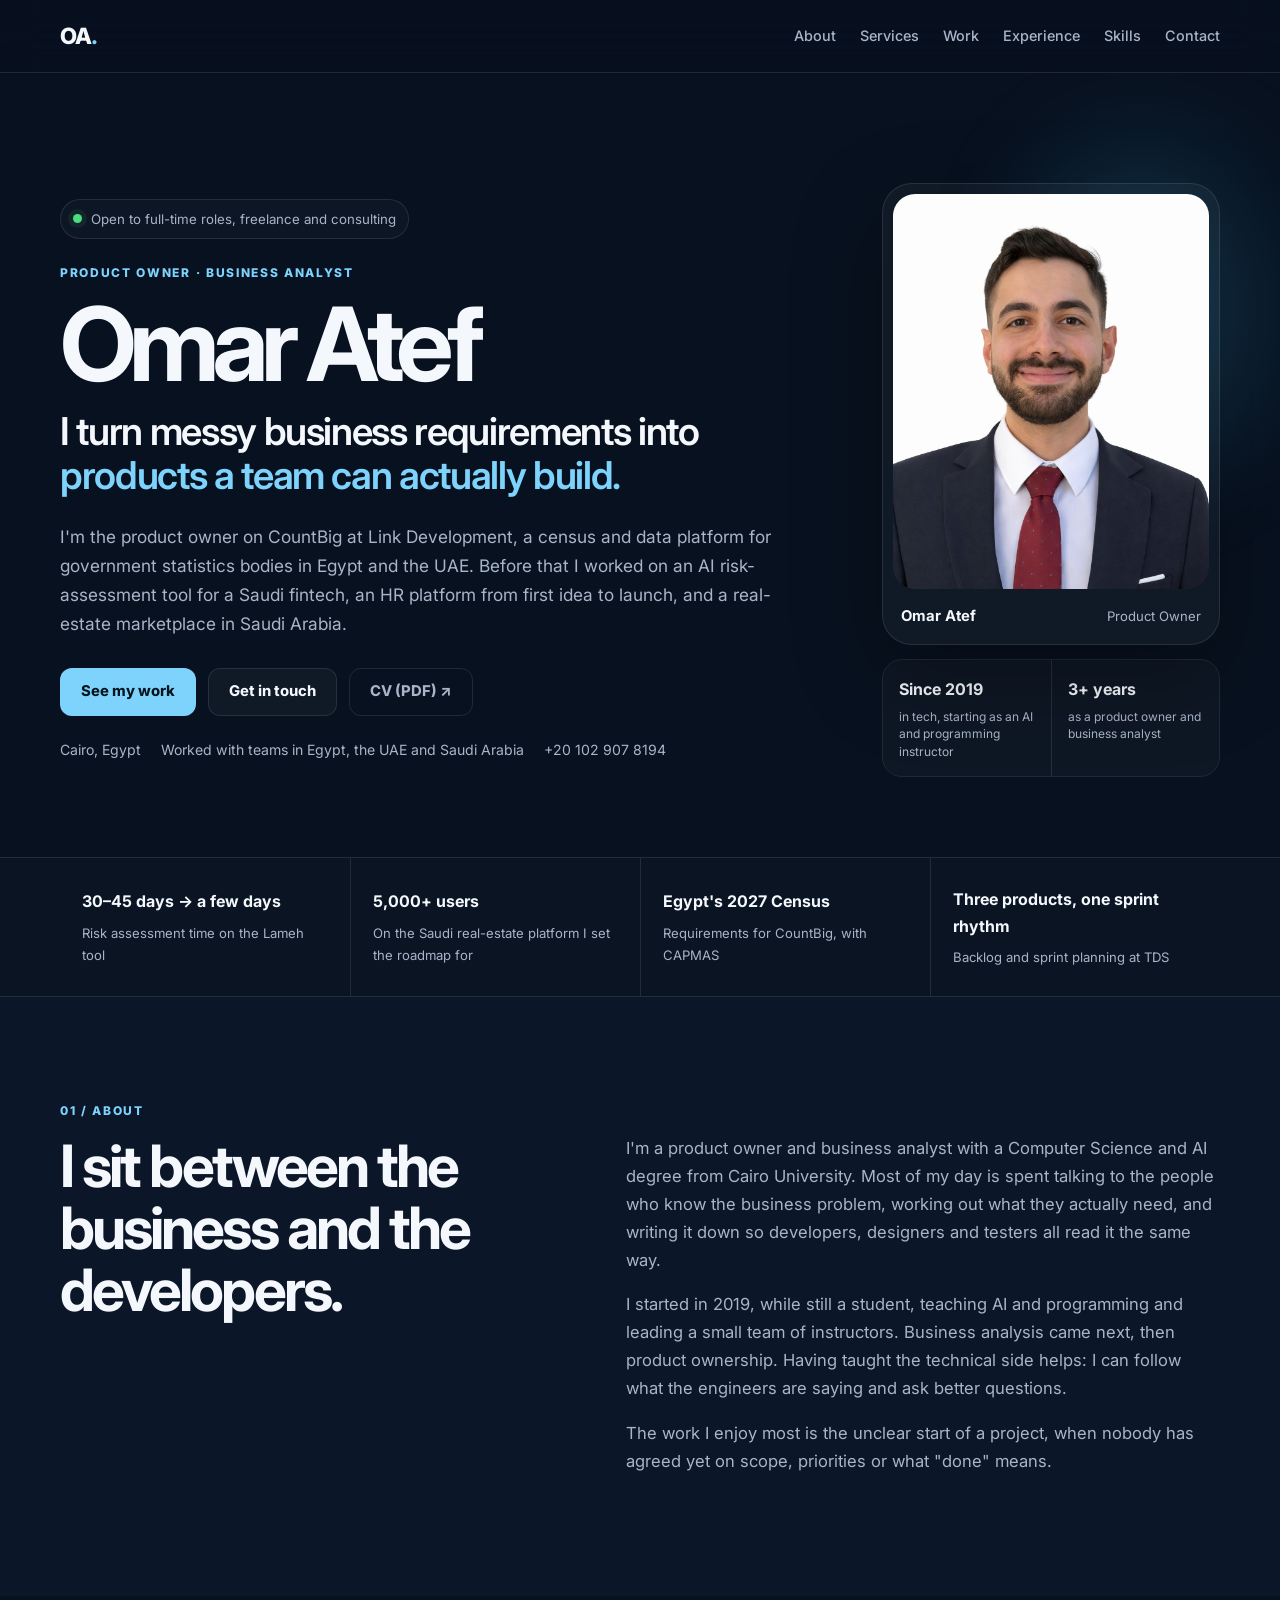
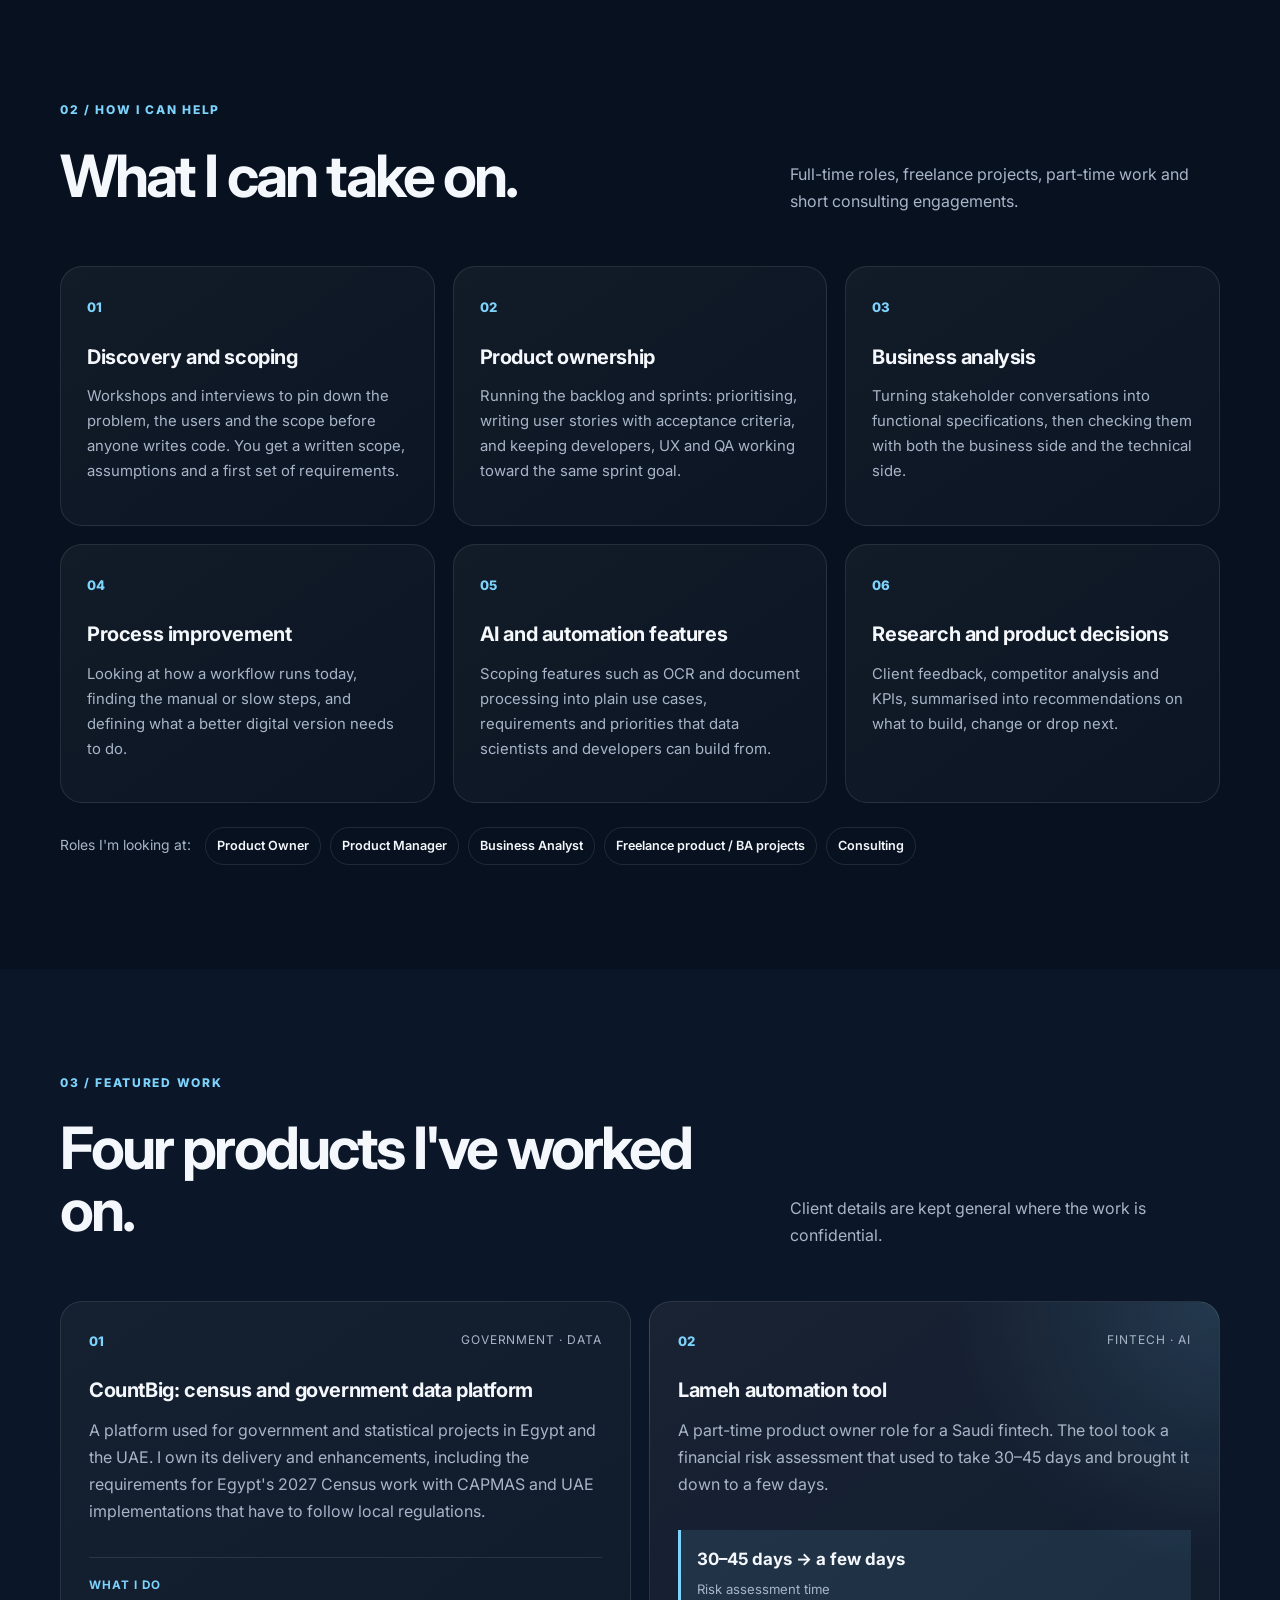
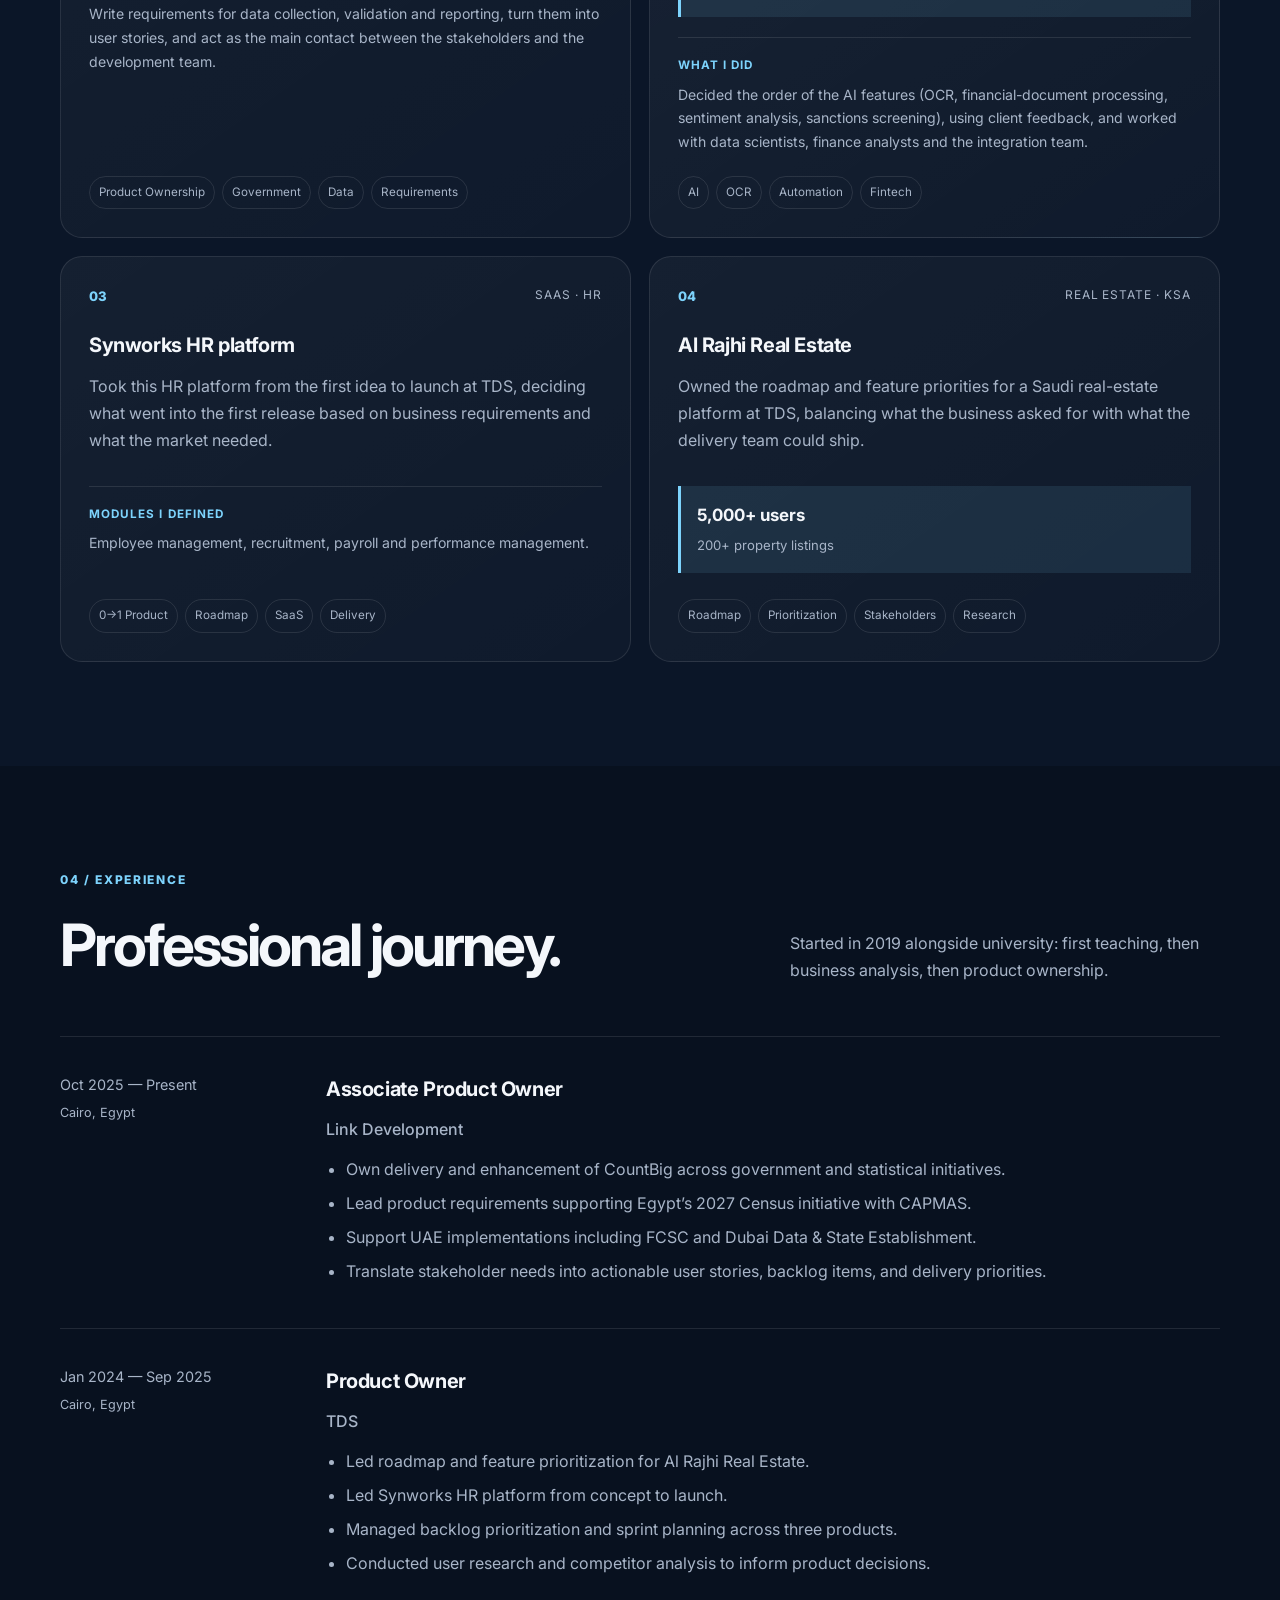
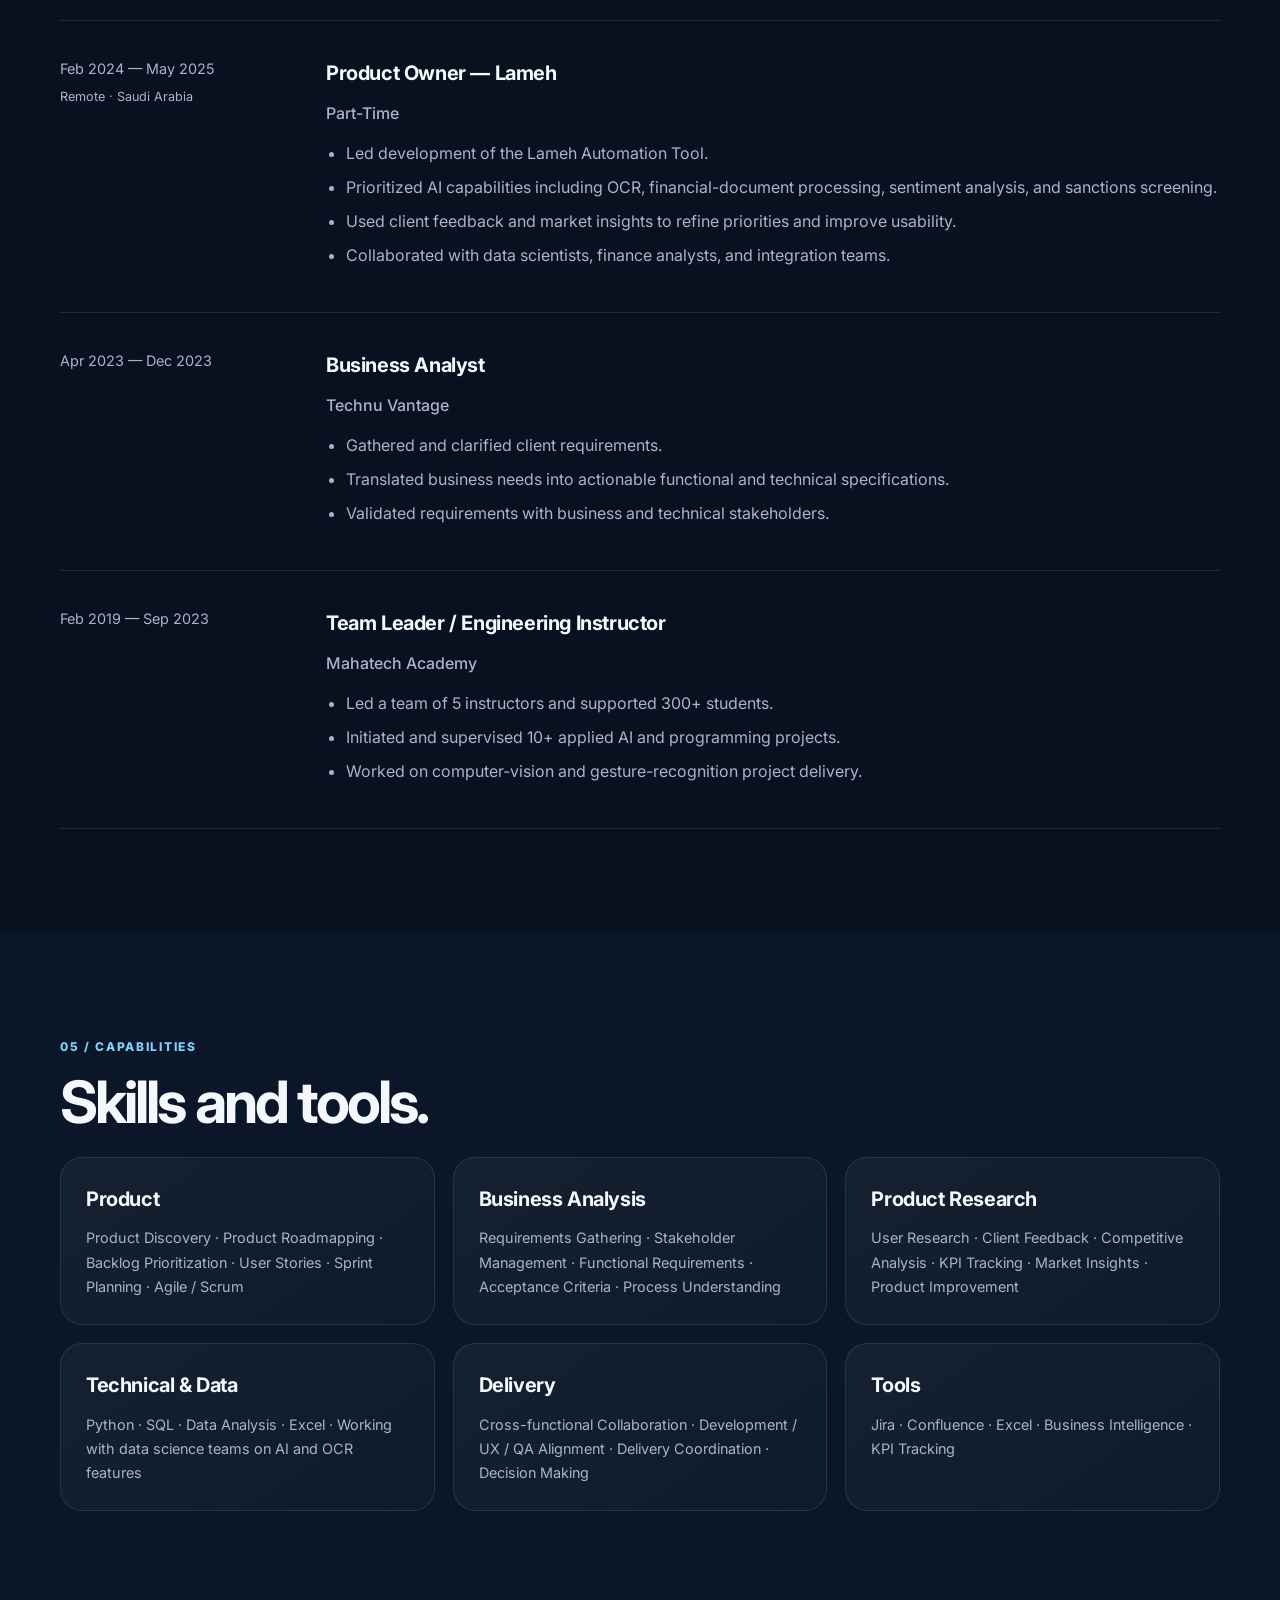
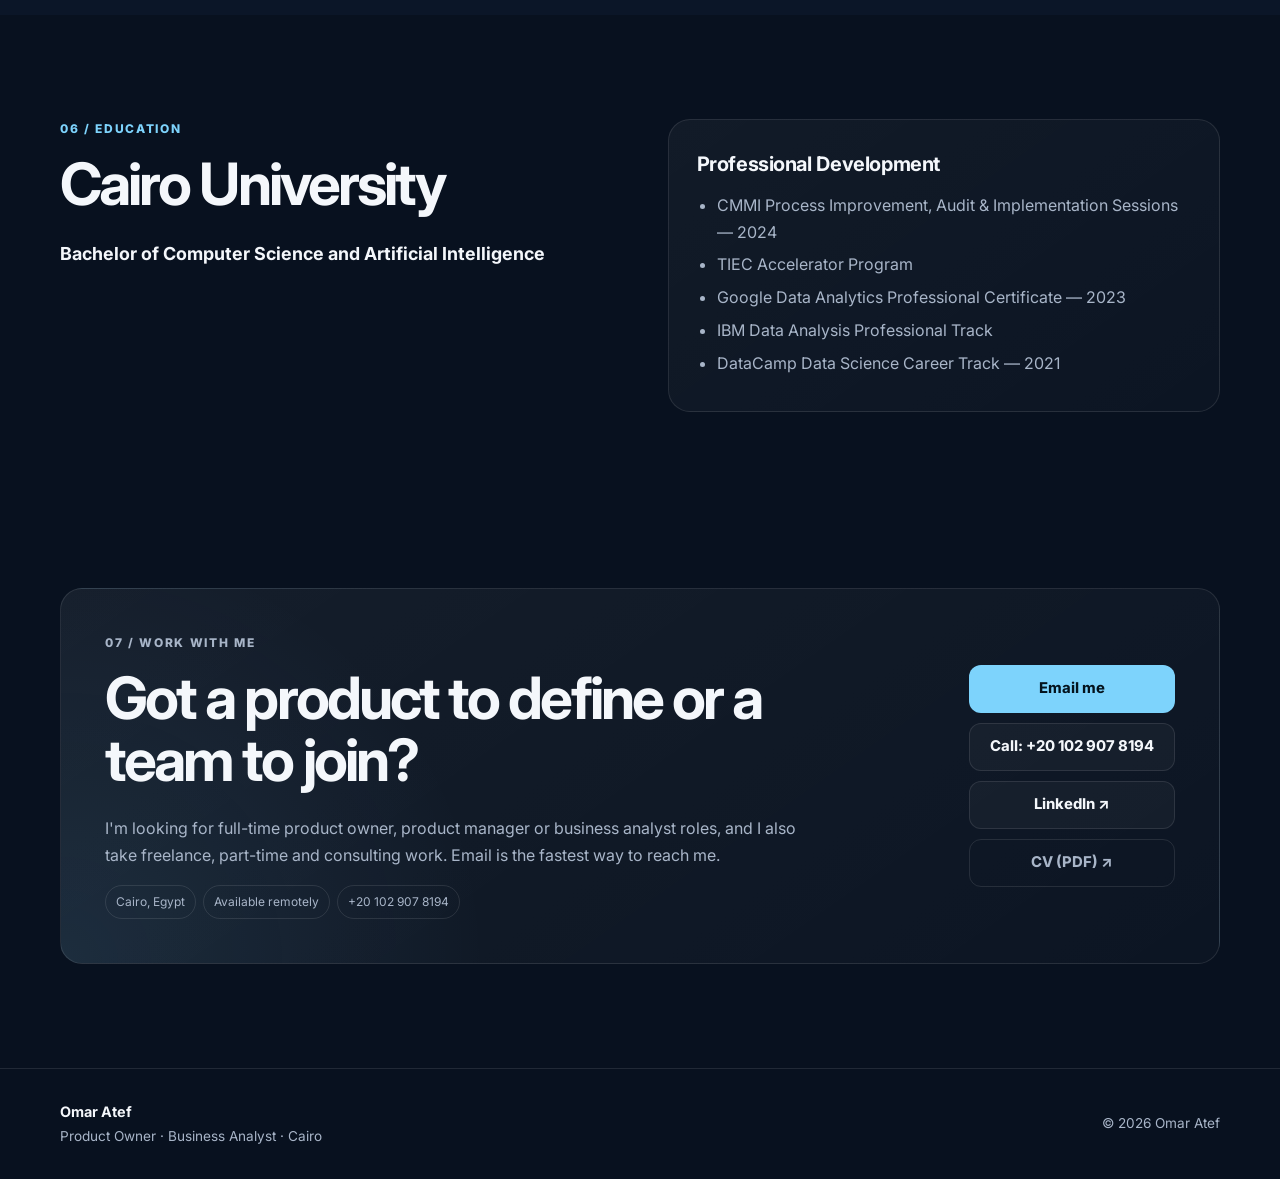
==== index.html @ de2a5d00 "Rewrite site copy in plainer first-person wording and fix mobile overflow Co-Authored-By: Claude Son" ====
<!DOCTYPE html>
<html lang="en">
<head>
  <meta charset="UTF-8" />
  <meta name="viewport" content="width=device-width, initial-scale=1.0" />
  <meta name="description" content="Omar Atef is a product owner and business analyst in Cairo. He is currently on CountBig, a census and government-data platform used in Egypt and the UAE, and has also built products in fintech, HR and real estate." />
  <meta property="og:title" content="Omar Atef | Product Owner & Business Analyst" />
  <meta property="og:description" content="Product owner and business analyst in Cairo. Census and government data, fintech, HR and real-estate products across Egypt, the UAE and Saudi Arabia." />
  <meta property="og:type" content="website" />
  <meta property="og:url" content="https://omar-atef.com/" />
  <meta name="theme-color" content="#08111f" />
  <title>Omar Atef | Product Owner & Business Analyst</title>
  <link rel="preconnect" href="https://fonts.googleapis.com">
  <link rel="preconnect" href="https://fonts.gstatic.com" crossorigin>
  <link href="https://fonts.googleapis.com/css2?family=Inter:wght@400;500;600;700;800&display=swap" rel="stylesheet">
  <link rel="icon" href="data:image/svg+xml,%3Csvg xmlns='http://www.w3.org/2000/svg' viewBox='0 0 64 64'%3E%3Crect width='64' height='64' rx='14' fill='%2308111f'/%3E%3Ctext x='32' y='43' font-family='Arial' font-weight='800' font-size='30' text-anchor='middle' fill='%23f4f7fb'%3EOA%3C/text%3E%3C/svg%3E" />
  <link rel="stylesheet" href="styles.css" />
</head>
<body>
  <header class="site-header">
    <div class="container nav-wrap">
      <a class="logo" href="#home" aria-label="Omar Atef home">OA<span>.</span></a>
      <nav class="nav" id="nav">
        <a href="#about">About</a><a href="#services">Services</a><a href="#work">Work</a><a href="#experience">Experience</a><a href="#skills">Skills</a><a href="#contact">Contact</a>
      </nav>
      <button class="menu-btn" id="menuBtn" aria-label="Toggle navigation">☰</button>
    </div>
  </header>

  <main>
    <section class="hero section" id="home">
      <div class="container hero-grid">
        <div class="hero-copy-wrap">
          <div class="availability-pill"><span class="status-dot"></span>Open to full-time roles, freelance and consulting</div>
          <p class="eyebrow">Product owner · Business analyst</p>
          <h1>Omar Atef</h1>
          <h2>I turn messy business requirements into <span>products a team can actually build.</span></h2>
          <p class="hero-copy">I'm the product owner on CountBig at Link Development, a census and data platform for government statistics bodies in Egypt and the UAE. Before that I worked on an AI risk-assessment tool for a Saudi fintech, an HR platform from first idea to launch, and a real-estate marketplace in Saudi Arabia.</p>
          <div class="hero-actions">
            <a class="btn primary" href="#work">See my work</a>
            <a class="btn secondary" href="#contact">Get in touch</a>
            <a class="btn ghost" href="cv.pdf" target="_blank" rel="noopener">CV (PDF) ↗</a>
          </div>
          <div class="hero-meta"><span>Cairo, Egypt</span><span>Worked with teams in Egypt, the UAE and Saudi Arabia</span><span><a href="tel:+201029078194">+20 102 907 8194</a></span></div>
        </div>

        <aside class="photo-column">
          <div class="photo-shell">
            <div class="photo-glow"></div>
            <img class="profile-photo" src="profile.png" alt="Omar Atef" onerror="this.onerror=null;this.src='profile-placeholder.svg';" />
            <div class="photo-caption"><strong>Omar Atef</strong><span>Product Owner</span></div>
          </div>
          <div class="mini-proof">
            <div><strong>Since 2019</strong><span>in tech, starting as an AI and programming instructor</span></div>
            <div><strong>3+ years</strong><span>as a product owner and business analyst</span></div>
          </div>
        </aside>
      </div>
    </section>

    <section class="proof-bar">
      <div class="container proof-grid">
        <div class="proof-item"><strong>30–45 days → a few days</strong><span>Risk assessment time on the Lameh tool</span></div>
        <div class="proof-item"><strong>5,000+ users</strong><span>On the Saudi real-estate platform I set the roadmap for</span></div>
        <div class="proof-item"><strong>Egypt's 2027 Census</strong><span>Requirements for CountBig, with CAPMAS</span></div>
        <div class="proof-item"><strong>Three products, one sprint rhythm</strong><span>Backlog and sprint planning at TDS</span></div>
      </div>
    </section>

    <section class="section alt" id="about">
      <div class="container about-grid">
        <div><p class="section-tag">01 / About</p><h3>I sit between the business and the developers.</h3></div>
        <div class="about-copy">
          <p>I'm a product owner and business analyst with a Computer Science and AI degree from Cairo University. Most of my day is spent talking to the people who know the business problem, working out what they actually need, and writing it down so developers, designers and testers all read it the same way.</p>
          <p>I started in 2019, while still a student, teaching AI and programming and leading a small team of instructors. Business analysis came next, then product ownership. Having taught the technical side helps: I can follow what the engineers are saying and ask better questions.</p>
          <p>The work I enjoy most is the unclear start of a project, when nobody has agreed yet on scope, priorities or what "done" means.</p>
        </div>
      </div>
    </section>

    <section class="section" id="services">
      <div class="container">
        <p class="section-tag">02 / How I Can Help</p>
        <div class="section-heading"><div><h3>What I can take on.</h3></div><p>Full-time roles, freelance projects, part-time work and short consulting engagements.</p></div>
        <div class="services-grid">
          <article class="service-card"><span class="service-number">01</span><h4>Discovery and scoping</h4><p>Workshops and interviews to pin down the problem, the users and the scope before anyone writes code. You get a written scope, assumptions and a first set of requirements.</p></article>
          <article class="service-card"><span class="service-number">02</span><h4>Product ownership</h4><p>Running the backlog and sprints: prioritising, writing user stories with acceptance criteria, and keeping developers, UX and QA working toward the same sprint goal.</p></article>
          <article class="service-card"><span class="service-number">03</span><h4>Business analysis</h4><p>Turning stakeholder conversations into functional specifications, then checking them with both the business side and the technical side.</p></article>
          <article class="service-card"><span class="service-number">04</span><h4>Process improvement</h4><p>Looking at how a workflow runs today, finding the manual or slow steps, and defining what a better digital version needs to do.</p></article>
          <article class="service-card"><span class="service-number">05</span><h4>AI and automation features</h4><p>Scoping features such as OCR and document processing into plain use cases, requirements and priorities that data scientists and developers can build from.</p></article>
          <article class="service-card"><span class="service-number">06</span><h4>Research and product decisions</h4><p>Client feedback, competitor analysis and KPIs, summarised into recommendations on what to build, change or drop next.</p></article>
        </div>
        <div class="role-note"><span>Roles I'm looking at:</span><strong>Product Owner</strong><strong>Product Manager</strong><strong>Business Analyst</strong><strong>Freelance product / BA projects</strong><strong>Consulting</strong></div>
      </div>
    </section>

    <section class="section alt" id="work">
      <div class="container">
        <p class="section-tag">03 / Featured Work</p>
        <div class="section-heading"><div><h3>Four products I've worked on.</h3></div><p>Client details are kept general where the work is confidential.</p></div>
        <div class="project-grid">
          <article class="project-card"><div class="project-top"><span class="project-num">01</span><span class="project-sector">Government · Data</span></div><h4>CountBig: census and government data platform</h4><p>A platform used for government and statistical projects in Egypt and the UAE. I own its delivery and enhancements, including the requirements for Egypt's 2027 Census work with CAPMAS and UAE implementations that have to follow local regulations.</p><div class="project-detail"><span>What I do</span><p>Write requirements for data collection, validation and reporting, turn them into user stories, and act as the main contact between the stakeholders and the development team.</p></div><div class="tags"><span>Product Ownership</span><span>Government</span><span>Data</span><span>Requirements</span></div></article>
          <article class="project-card featured-card"><div class="project-top"><span class="project-num">02</span><span class="project-sector">Fintech · AI</span></div><h4>Lameh automation tool</h4><p>A part-time product owner role for a Saudi fintech. The tool took a financial risk assessment that used to take 30–45 days and brought it down to a few days.</p><div class="impact-box"><strong>30–45 days → a few days</strong><span>Risk assessment time</span></div><div class="project-detail"><span>What I did</span><p>Decided the order of the AI features (OCR, financial-document processing, sentiment analysis, sanctions screening), using client feedback, and worked with data scientists, finance analysts and the integration team.</p></div><div class="tags"><span>AI</span><span>OCR</span><span>Automation</span><span>Fintech</span></div></article>
          <article class="project-card"><div class="project-top"><span class="project-num">03</span><span class="project-sector">SaaS · HR</span></div><h4>Synworks HR platform</h4><p>Took this HR platform from the first idea to launch at TDS, deciding what went into the first release based on business requirements and what the market needed.</p><div class="project-detail"><span>Modules I defined</span><p>Employee management, recruitment, payroll and performance management.</p></div><div class="tags"><span>0→1 Product</span><span>Roadmap</span><span>SaaS</span><span>Delivery</span></div></article>
          <article class="project-card"><div class="project-top"><span class="project-num">04</span><span class="project-sector">Real Estate · KSA</span></div><h4>Al Rajhi Real Estate</h4><p>Owned the roadmap and feature priorities for a Saudi real-estate platform at TDS, balancing what the business asked for with what the delivery team could ship.</p><div class="impact-box"><strong>5,000+ users</strong><span>200+ property listings</span></div><div class="tags"><span>Roadmap</span><span>Prioritization</span><span>Stakeholders</span><span>Research</span></div></article>
        </div>
      </div>
    </section>

    <section class="section" id="experience">
      <div class="container">
        <p class="section-tag">04 / Experience</p>
        <div class="section-heading"><div><h3>Professional journey.</h3></div><p>Started in 2019 alongside university: first teaching, then business analysis, then product ownership.</p></div>
        <div class="timeline">
          <article class="timeline-item"><div class="timeline-left"><span class="timeline-date">Oct 2025 — Present</span><span class="timeline-location">Cairo, Egypt</span></div><div><h4>Associate Product Owner</h4><p class="company">Link Development</p><ul class="clean-list"><li>Own delivery and enhancement of CountBig across government and statistical initiatives.</li><li>Lead product requirements supporting Egypt’s 2027 Census initiative with CAPMAS.</li><li>Support UAE implementations including FCSC and Dubai Data & State Establishment.</li><li>Translate stakeholder needs into actionable user stories, backlog items, and delivery priorities.</li></ul></div></article>
          <article class="timeline-item"><div class="timeline-left"><span class="timeline-date">Jan 2024 — Sep 2025</span><span class="timeline-location">Cairo, Egypt</span></div><div><h4>Product Owner</h4><p class="company">TDS</p><ul class="clean-list"><li>Led roadmap and feature prioritization for Al Rajhi Real Estate.</li><li>Led Synworks HR platform from concept to launch.</li><li>Managed backlog prioritization and sprint planning across three products.</li><li>Conducted user research and competitor analysis to inform product decisions.</li></ul></div></article>
          <article class="timeline-item"><div class="timeline-left"><span class="timeline-date">Feb 2024 — May 2025</span><span class="timeline-location">Remote · Saudi Arabia</span></div><div><h4>Product Owner — Lameh</h4><p class="company">Part-Time</p><ul class="clean-list"><li>Led development of the Lameh Automation Tool.</li><li>Prioritized AI capabilities including OCR, financial-document processing, sentiment analysis, and sanctions screening.</li><li>Used client feedback and market insights to refine priorities and improve usability.</li><li>Collaborated with data scientists, finance analysts, and integration teams.</li></ul></div></article>
          <article class="timeline-item"><div class="timeline-left"><span class="timeline-date">Apr 2023 — Dec 2023</span></div><div><h4>Business Analyst</h4><p class="company">Technu Vantage</p><ul class="clean-list"><li>Gathered and clarified client requirements.</li><li>Translated business needs into actionable functional and technical specifications.</li><li>Validated requirements with business and technical stakeholders.</li></ul></div></article>
          <article class="timeline-item"><div class="timeline-left"><span class="timeline-date">Feb 2019 — Sep 2023</span></div><div><h4>Team Leader / Engineering Instructor</h4><p class="company">Mahatech Academy</p><ul class="clean-list"><li>Led a team of 5 instructors and supported 300+ students.</li><li>Initiated and supervised 10+ applied AI and programming projects.</li><li>Worked on computer-vision and gesture-recognition project delivery.</li></ul></div></article>
        </div>
      </div>
    </section>

    <section class="section alt" id="skills">
      <div class="container">
        <p class="section-tag">05 / Capabilities</p><h3>Skills and tools.</h3>
        <div class="skills-grid">
          <div class="skill-box"><h4>Product</h4><p>Product Discovery · Product Roadmapping · Backlog Prioritization · User Stories · Sprint Planning · Agile / Scrum</p></div>
          <div class="skill-box"><h4>Business Analysis</h4><p>Requirements Gathering · Stakeholder Management · Functional Requirements · Acceptance Criteria · Process Understanding</p></div>
          <div class="skill-box"><h4>Product Research</h4><p>User Research · Client Feedback · Competitive Analysis · KPI Tracking · Market Insights · Product Improvement</p></div>
          <div class="skill-box"><h4>Technical & Data</h4><p>Python · SQL · Data Analysis · Excel · Working with data science teams on AI and OCR features</p></div>
          <div class="skill-box"><h4>Delivery</h4><p>Cross-functional Collaboration · Development / UX / QA Alignment · Delivery Coordination · Decision Making</p></div>
          <div class="skill-box"><h4>Tools</h4><p>Jira · Confluence · Excel · Business Intelligence · KPI Tracking</p></div>
        </div>
      </div>
    </section>

    <section class="section" id="education">
      <div class="container education-grid">
        <div><p class="section-tag">06 / Education</p><h3>Cairo University</h3><p class="education-title">Bachelor of Computer Science and Artificial Intelligence</p></div>
        <div class="development-card"><h4>Professional Development</h4><ul class="clean-list compact"><li>CMMI Process Improvement, Audit & Implementation Sessions — 2024</li><li>TIEC Accelerator Program</li><li>Google Data Analytics Professional Certificate — 2023</li><li>IBM Data Analysis Professional Track</li><li>DataCamp Data Science Career Track — 2021</li></ul></div>
      </div>
    </section>

    <section class="section contact-section" id="contact">
      <div class="container contact-card">
        <div><p class="section-tag">07 / Work With Me</p><h3>Got a product to define or a team to join?</h3><p>I'm looking for full-time product owner, product manager or business analyst roles, and I also take freelance, part-time and consulting work. Email is the fastest way to reach me.</p><div class="contact-meta"><span>Cairo, Egypt</span><span>Available remotely</span><span>+20 102 907 8194</span></div></div>
        <div class="contact-actions"><a class="btn primary" href="mailto:oatef971@gmail.com?subject=Product%20Opportunity%20for%20Omar%20Atef">Email me</a><a class="btn secondary" href="tel:+201029078194">Call: +20 102 907 8194</a><a class="btn secondary" href="https://www.linkedin.com/in/omar-atef-851647195" target="_blank" rel="noopener">LinkedIn ↗</a><a class="btn ghost" href="cv.pdf" target="_blank" rel="noopener">CV (PDF) ↗</a></div>
      </div>
    </section>
  </main>

  <footer><div class="container footer-wrap"><div><strong>Omar Atef</strong><span>Product Owner · Business Analyst · Cairo</span></div><span>© <span id="year"></span> Omar Atef</span></div></footer>
  <script src="script.js"></script>
</body>
</html>
---- styles.css ----
:root{--bg:#08111f;--bg-soft:#0b1628;--panel:#0f1d31;--text:#f4f7fb;--muted:#a8b5c8;--line:rgba(255,255,255,.10);--accent:#7dd3fc;--accent-strong:#38bdf8;--accent-soft:rgba(125,211,252,.10);--success:#4ade80;--max:1160px}*{box-sizing:border-box}html{scroll-behavior:smooth}body{margin:0;font-family:"Inter",system-ui,-apple-system,BlinkMacSystemFont,"Segoe UI",sans-serif;background:var(--bg);color:var(--text);line-height:1.68}img{display:block;max-width:100%}a{color:inherit;text-decoration:none}.container{width:min(calc(100% - 40px),var(--max));margin:auto}.section{padding:104px 0}.alt{background:var(--bg-soft)}.muted{color:var(--muted)}
.site-header{position:sticky;top:0;z-index:50;backdrop-filter:blur(18px);background:rgba(8,17,31,.82);border-bottom:1px solid var(--line)}.nav-wrap{min-height:72px;display:flex;align-items:center;justify-content:space-between}.logo{font-size:1.4rem;font-weight:800;letter-spacing:-.05em}.logo span{color:var(--accent)}.nav{display:flex;gap:24px}.nav a{color:var(--muted);font-size:.9rem;font-weight:500}.nav a:hover{color:var(--text)}.menu-btn{display:none;background:transparent;border:0;color:var(--text);font-size:1.5rem;cursor:pointer}
.eyebrow,.section-tag{margin:0 0 14px;color:var(--accent);text-transform:uppercase;letter-spacing:.14em;font-size:.75rem;font-weight:800}h1{margin:10px 0 18px;font-size:clamp(3.7rem,8vw,7rem);line-height:.92;letter-spacing:-.075em}h2{margin:0;max-width:810px;font-size:clamp(1.55rem,3vw,2.55rem);line-height:1.15;letter-spacing:-.035em;font-weight:600}h2 span{color:var(--accent)}h3{margin:10px 0 24px;font-size:clamp(2.1rem,5vw,3.65rem);line-height:1.06;letter-spacing:-.05em}h4{margin:0 0 10px;font-size:1.25rem;letter-spacing:-.02em}p{margin-top:0}
.hero{overflow-x:clip;padding-top:110px;padding-bottom:80px}.hero-grid{display:grid;grid-template-columns:minmax(0,1.45fr) minmax(300px,.65fr);gap:68px;align-items:center}.availability-pill{display:inline-flex;align-items:center;gap:9px;margin-bottom:24px;padding:8px 12px;border:1px solid var(--line);border-radius:999px;background:rgba(255,255,255,.025);color:var(--muted);font-size:.83rem}.status-dot{width:9px;height:9px;border-radius:50%;background:var(--success);box-shadow:0 0 0 5px rgba(74,222,128,.08)}.hero-copy{max-width:780px;margin-top:24px;color:var(--muted);font-size:1.08rem}.hero-actions{display:flex;flex-wrap:wrap;gap:12px;margin:30px 0 22px}.btn{min-height:48px;display:inline-flex;align-items:center;justify-content:center;padding:0 20px;border-radius:12px;border:1px solid var(--line);font-size:.93rem;font-weight:750;transition:transform .18s ease,background .18s ease}.btn:hover{transform:translateY(-2px)}.primary{background:var(--accent);border-color:transparent;color:#04131d}.primary:hover{background:var(--accent-strong)}.secondary{background:rgba(255,255,255,.035)}.secondary:hover,.ghost:hover{background:rgba(255,255,255,.07)}.ghost{color:var(--muted)}.hero-meta{display:flex;flex-wrap:wrap;gap:10px 20px;color:var(--muted);font-size:.88rem}
.photo-shell{position:relative;isolation:isolate;max-width:390px;margin-left:auto;padding:10px;border:1px solid var(--line);border-radius:30px;background:rgba(255,255,255,.035);box-shadow:0 30px 90px rgba(0,0,0,.28)}.photo-glow{position:absolute;z-index:-1;width:70%;height:70%;right:-12%;top:-8%;border-radius:50%;background:rgba(56,189,248,.16);filter:blur(55px)}.profile-photo{width:100%;aspect-ratio:4/5;object-fit:cover;object-position:50% 22%;border-radius:22px;background:var(--panel)}.photo-caption{display:flex;align-items:center;justify-content:space-between;gap:12px;padding:15px 8px 5px}.photo-caption strong{font-size:.93rem}.photo-caption span{color:var(--muted);font-size:.82rem}.mini-proof{max-width:390px;margin:14px 0 0 auto;display:grid;grid-template-columns:1fr 1fr;border:1px solid var(--line);border-radius:20px;overflow:hidden}.mini-proof div{padding:16px;background:rgba(255,255,255,.025)}.mini-proof div+div{border-left:1px solid var(--line)}.mini-proof strong{display:block;margin-bottom:5px;font-size:1rem}.mini-proof span{display:block;color:var(--muted);font-size:.75rem;line-height:1.45}
.proof-bar{border-top:1px solid var(--line);border-bottom:1px solid var(--line);background:#0a1423}.proof-grid{display:grid;grid-template-columns:repeat(4,1fr)}.proof-item{min-height:138px;padding:25px 22px;display:flex;flex-direction:column;justify-content:center}.proof-item+.proof-item{border-left:1px solid var(--line)}.proof-item strong{margin-bottom:7px;font-size:1rem}.proof-item span{color:var(--muted);font-size:.82rem}
.about-grid{display:grid;grid-template-columns:.9fr 1.1fr;gap:80px;align-items:start}.about-copy{padding-top:34px}.about-copy p{color:var(--muted);font-size:1.04rem}.section-heading{margin-bottom:36px;display:flex;align-items:end;justify-content:space-between;gap:48px}.section-heading>div{max-width:700px}.section-heading>p{max-width:430px;color:var(--muted)}
.services-grid{display:grid;grid-template-columns:repeat(3,1fr);gap:18px}.service-card,.project-card,.skill-box,.development-card,.contact-card{border:1px solid var(--line);border-radius:22px;background:linear-gradient(145deg,rgba(255,255,255,.045),rgba(255,255,255,.018))}.service-card{padding:26px}.service-number,.project-num{display:inline-block;margin-bottom:22px;color:var(--accent);font-weight:800;font-size:.82rem}.service-card>p{color:var(--muted);font-size:.93rem}.service-card ul{margin:18px 0 0;padding-left:18px;color:var(--muted);font-size:.86rem}.service-card li{margin-bottom:6px}.role-note{margin-top:24px;display:flex;flex-wrap:wrap;align-items:center;gap:9px;color:var(--muted)}.role-note>span{margin-right:5px;font-size:.87rem}.role-note strong{padding:7px 11px;border:1px solid var(--line);border-radius:999px;color:var(--text);font-size:.79rem;font-weight:600}
.project-grid{display:grid;grid-template-columns:repeat(2,1fr);gap:18px}.project-card{padding:28px;display:flex;flex-direction:column}.featured-card{background:radial-gradient(circle at 100% 0%,rgba(125,211,252,.14),transparent 34%),linear-gradient(145deg,rgba(255,255,255,.06),rgba(255,255,255,.02))}.project-top{display:flex;justify-content:space-between;gap:16px}.project-sector{color:var(--muted);font-size:.75rem;text-transform:uppercase;letter-spacing:.08em}.project-card>p{color:var(--muted)}.project-detail{margin-top:16px;padding-top:18px;border-top:1px solid var(--line)}.project-detail>span{display:block;margin-bottom:7px;color:var(--accent);font-size:.73rem;font-weight:700;text-transform:uppercase;letter-spacing:.09em}.project-detail p{margin:0;color:var(--muted);font-size:.88rem}.impact-box{margin:16px 0 4px;padding:15px 16px;border-left:3px solid var(--accent);background:var(--accent-soft)}.impact-box strong{display:block;margin-bottom:2px;font-size:1.06rem}.impact-box span{color:var(--muted);font-size:.82rem}.tags{margin-top:auto;padding-top:22px;display:flex;flex-wrap:wrap;gap:7px}.tags span{padding:6px 9px;border:1px solid var(--line);border-radius:999px;color:var(--muted);font-size:.73rem}
.timeline{border-top:1px solid var(--line)}.timeline-item{padding:36px 0;display:grid;grid-template-columns:230px 1fr;gap:36px;border-bottom:1px solid var(--line)}.timeline-left{display:flex;flex-direction:column;gap:5px}.timeline-date,.timeline-location,.company{color:var(--muted)}.timeline-date{font-size:.9rem}.timeline-location{font-size:.79rem}.company{margin-bottom:13px;font-weight:500}.clean-list{margin:0;padding-left:20px;color:var(--muted)}.clean-list li{margin-bottom:7px}.compact li{margin-bottom:6px}
.skills-grid{display:grid;grid-template-columns:repeat(3,1fr);gap:18px}.skill-box{padding:25px}.skill-box p{margin:0;color:var(--muted);font-size:.9rem}.education-grid{display:grid;grid-template-columns:1fr 1fr;gap:55px;align-items:start}.education-title{font-size:1.12rem;font-weight:700}.development-card{padding:28px}
.contact-section{padding-top:72px}.contact-card{padding:44px;display:flex;align-items:center;justify-content:space-between;gap:40px;background:radial-gradient(circle at 0% 100%,rgba(125,211,252,.10),transparent 35%),linear-gradient(145deg,rgba(255,255,255,.055),rgba(255,255,255,.018))}.contact-card>div:first-child{max-width:710px}.contact-card p{color:var(--muted)}.contact-meta{display:flex;flex-wrap:wrap;gap:7px}.contact-meta span{padding:6px 10px;border:1px solid var(--line);border-radius:999px;color:var(--muted);font-size:.75rem}.contact-actions{display:flex;flex-direction:column;gap:10px;min-width:170px}
footer{border-top:1px solid var(--line)}.footer-wrap{min-height:110px;display:flex;align-items:center;justify-content:space-between;gap:25px;color:var(--muted);font-size:.85rem}.footer-wrap>div{display:flex;flex-direction:column}.footer-wrap strong{color:var(--text);font-size:.9rem}
@media(max-width:960px){.services-grid,.skills-grid{grid-template-columns:repeat(2,1fr)}.proof-grid{grid-template-columns:repeat(2,1fr)}.proof-item:nth-child(3){border-left:0;border-top:1px solid var(--line)}.proof-item:nth-child(4){border-top:1px solid var(--line)}}
@media(max-width:820px){.section{padding:78px 0}.hero{padding-top:82px}.hero-grid,.about-grid,.education-grid{grid-template-columns:1fr}.photo-shell,.mini-proof{margin-left:0}.photo-shell{max-width:440px}.about-grid{gap:16px}.about-copy{padding-top:0}.section-heading,.contact-card{flex-direction:column;align-items:flex-start}.project-grid{grid-template-columns:1fr}.timeline-item{grid-template-columns:1fr;gap:10px}.contact-actions{width:100%;flex-direction:row;flex-wrap:wrap}.nav{display:none;position:absolute;top:72px;left:20px;right:20px;flex-direction:column;gap:12px;padding:18px;border:1px solid var(--line);border-radius:16px;background:#0d192a;box-shadow:0 20px 50px rgba(0,0,0,.3)}.nav.open{display:flex}.menu-btn{display:block}}
@media(max-width:600px){.container{width:min(calc(100% - 28px),var(--max))}.services-grid,.skills-grid,.proof-grid{grid-template-columns:1fr}.proof-item+.proof-item{border-left:0;border-top:1px solid var(--line)}.mini-proof{grid-template-columns:1fr}.mini-proof div+div{border-left:0;border-top:1px solid var(--line)}.hero-actions .btn,.contact-actions .btn{width:100%}.footer-wrap{padding:25px 0;flex-direction:column;align-items:flex-start}}
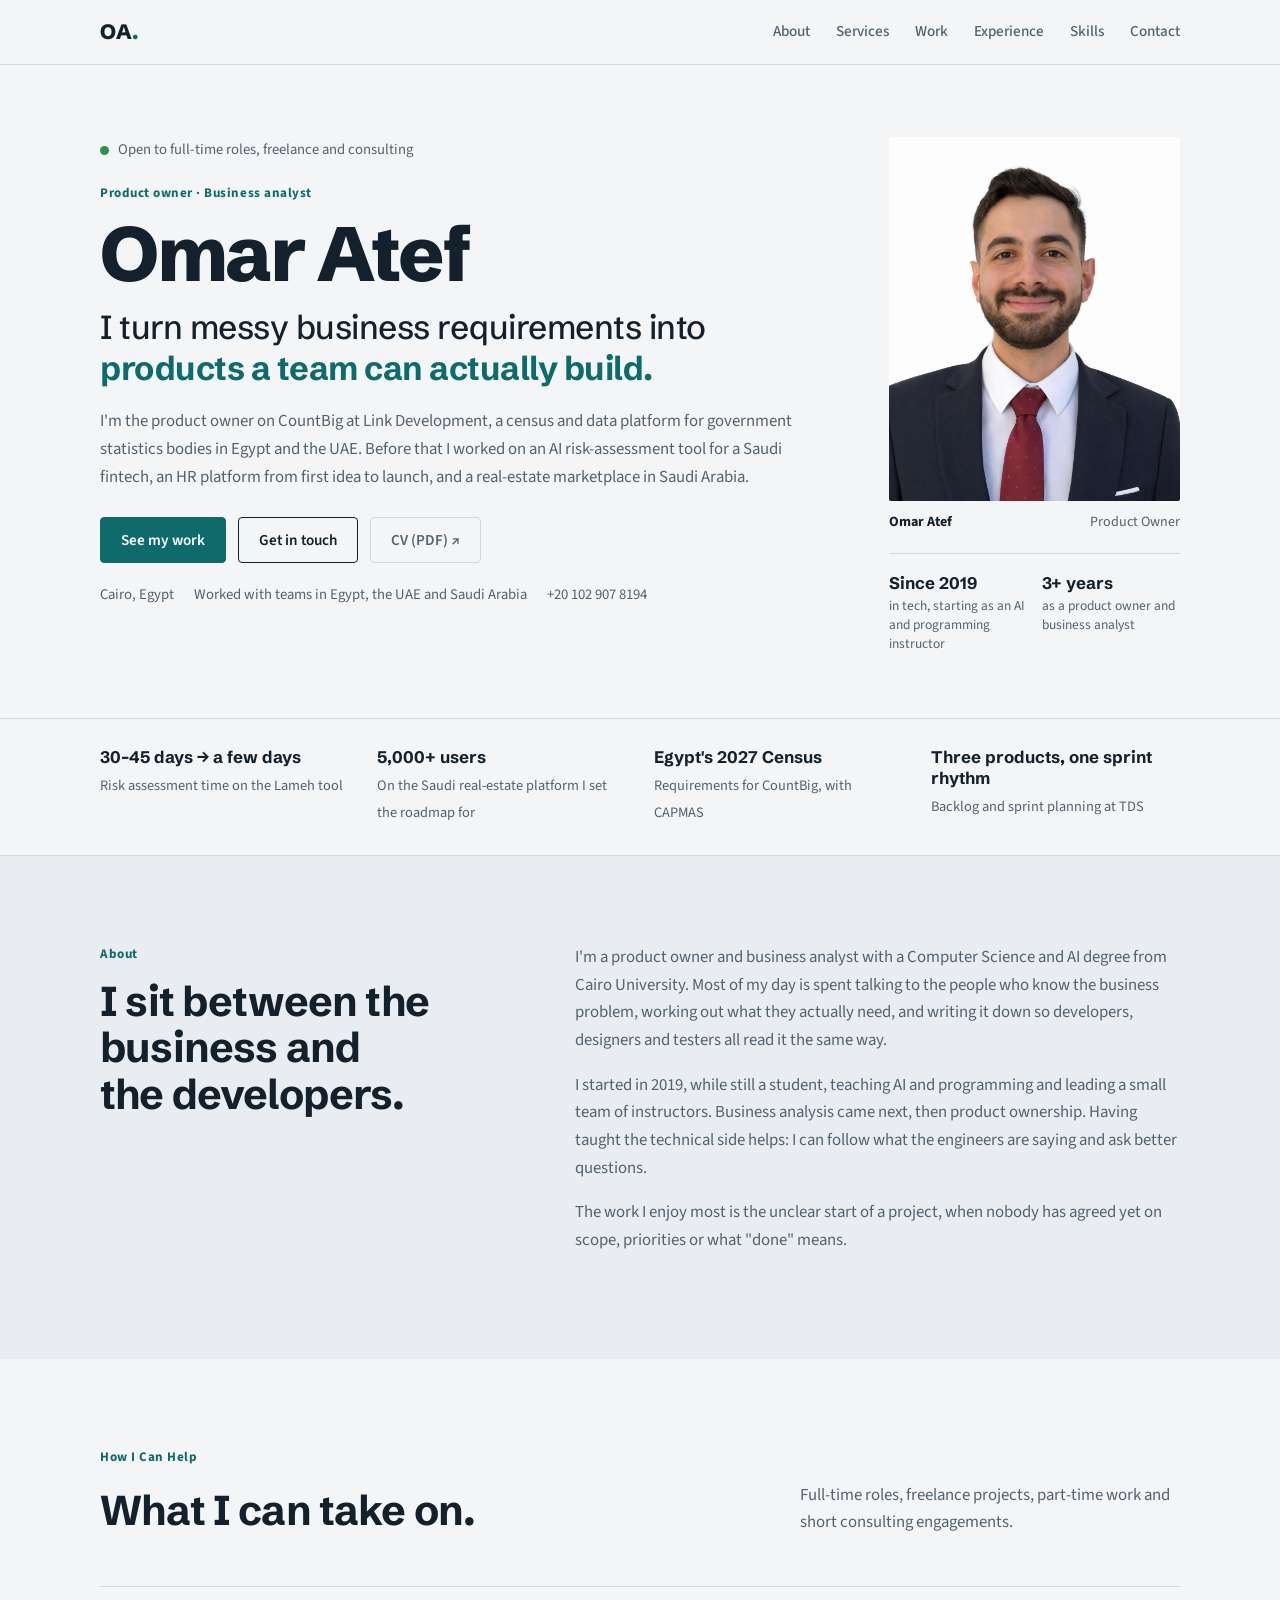
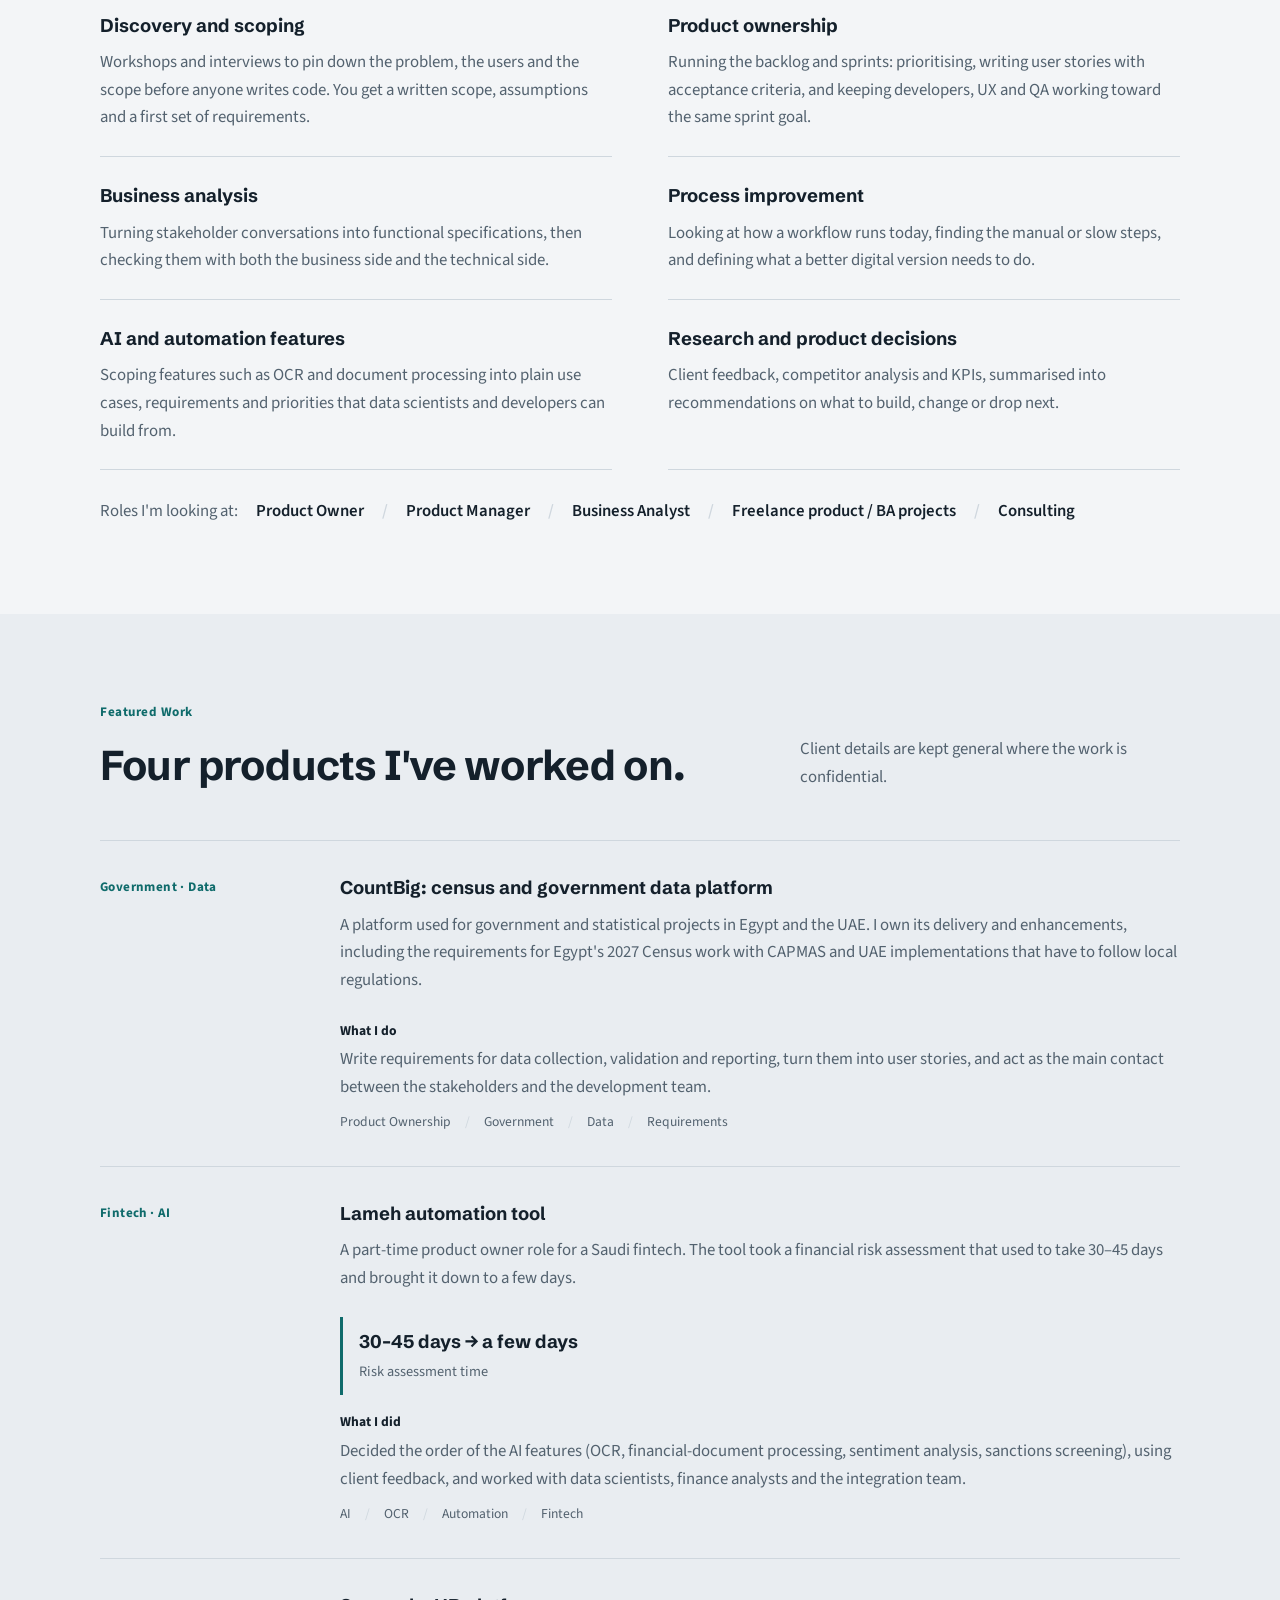
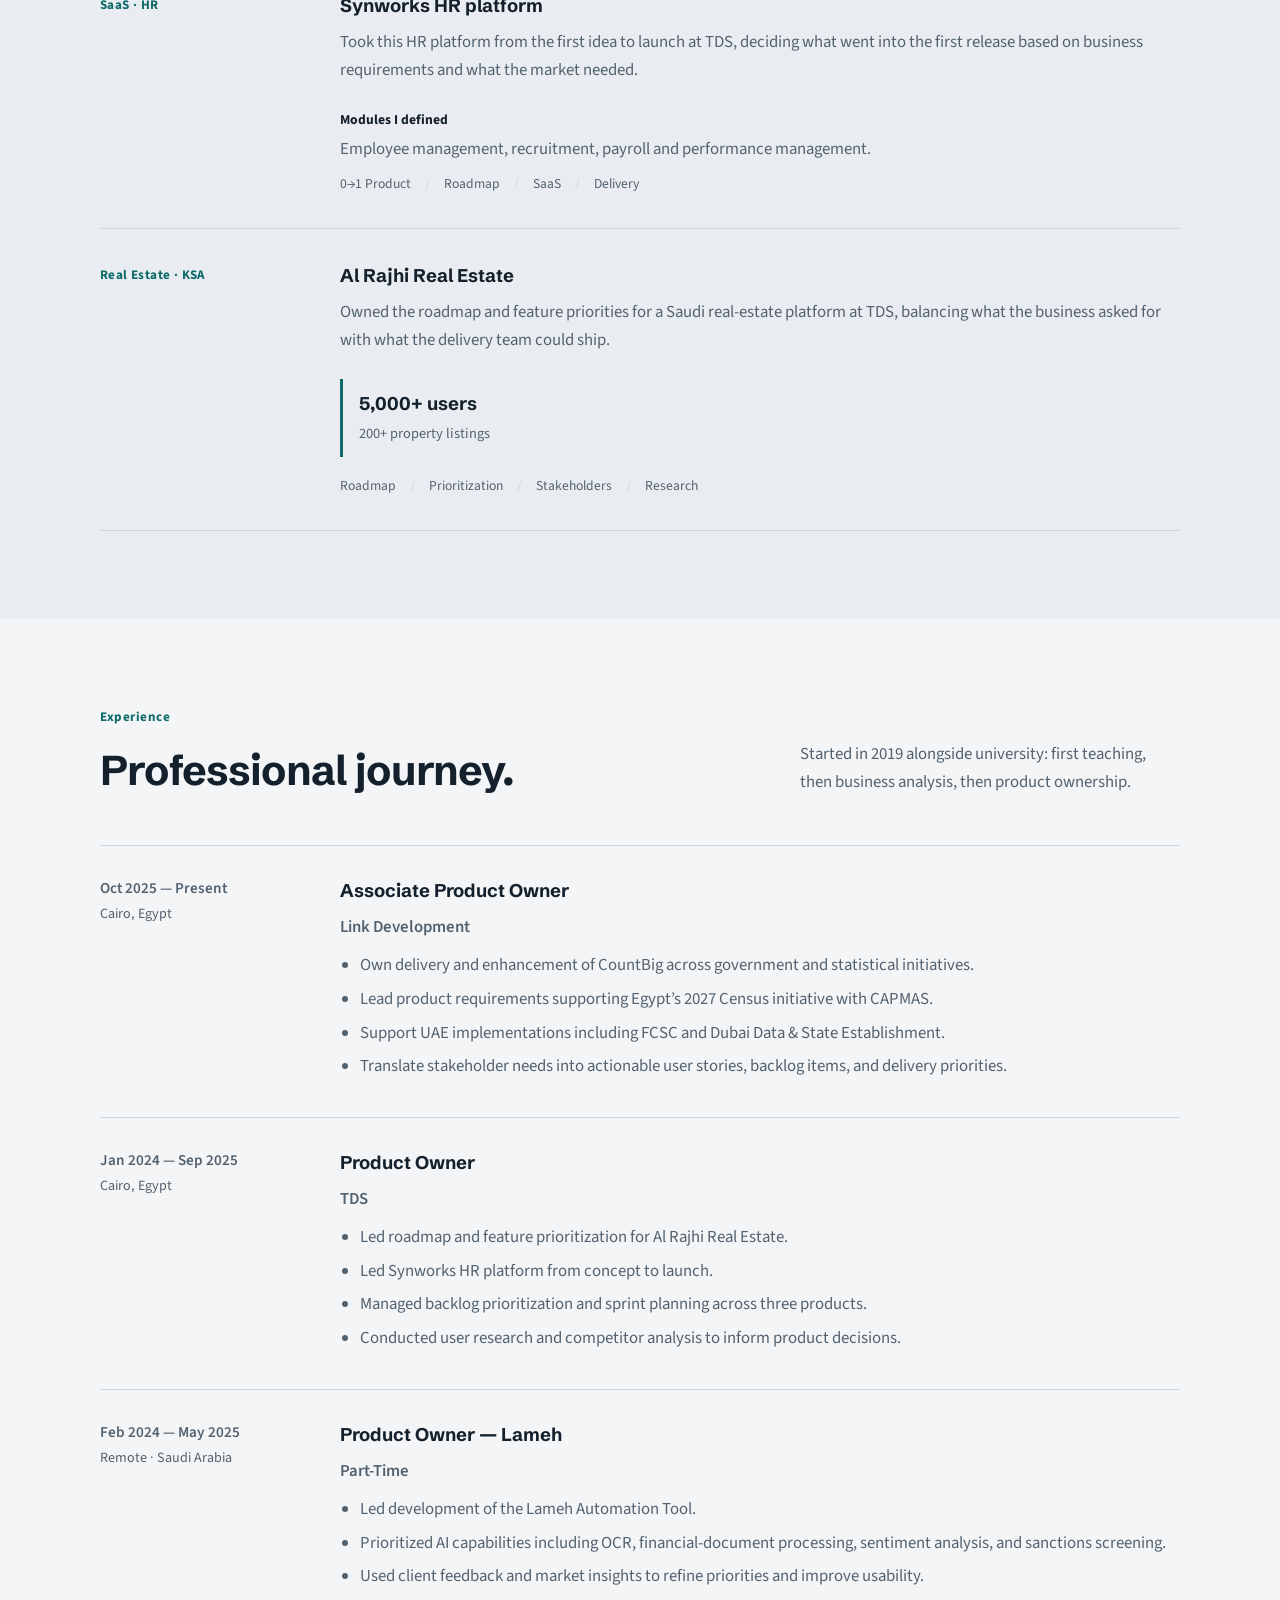
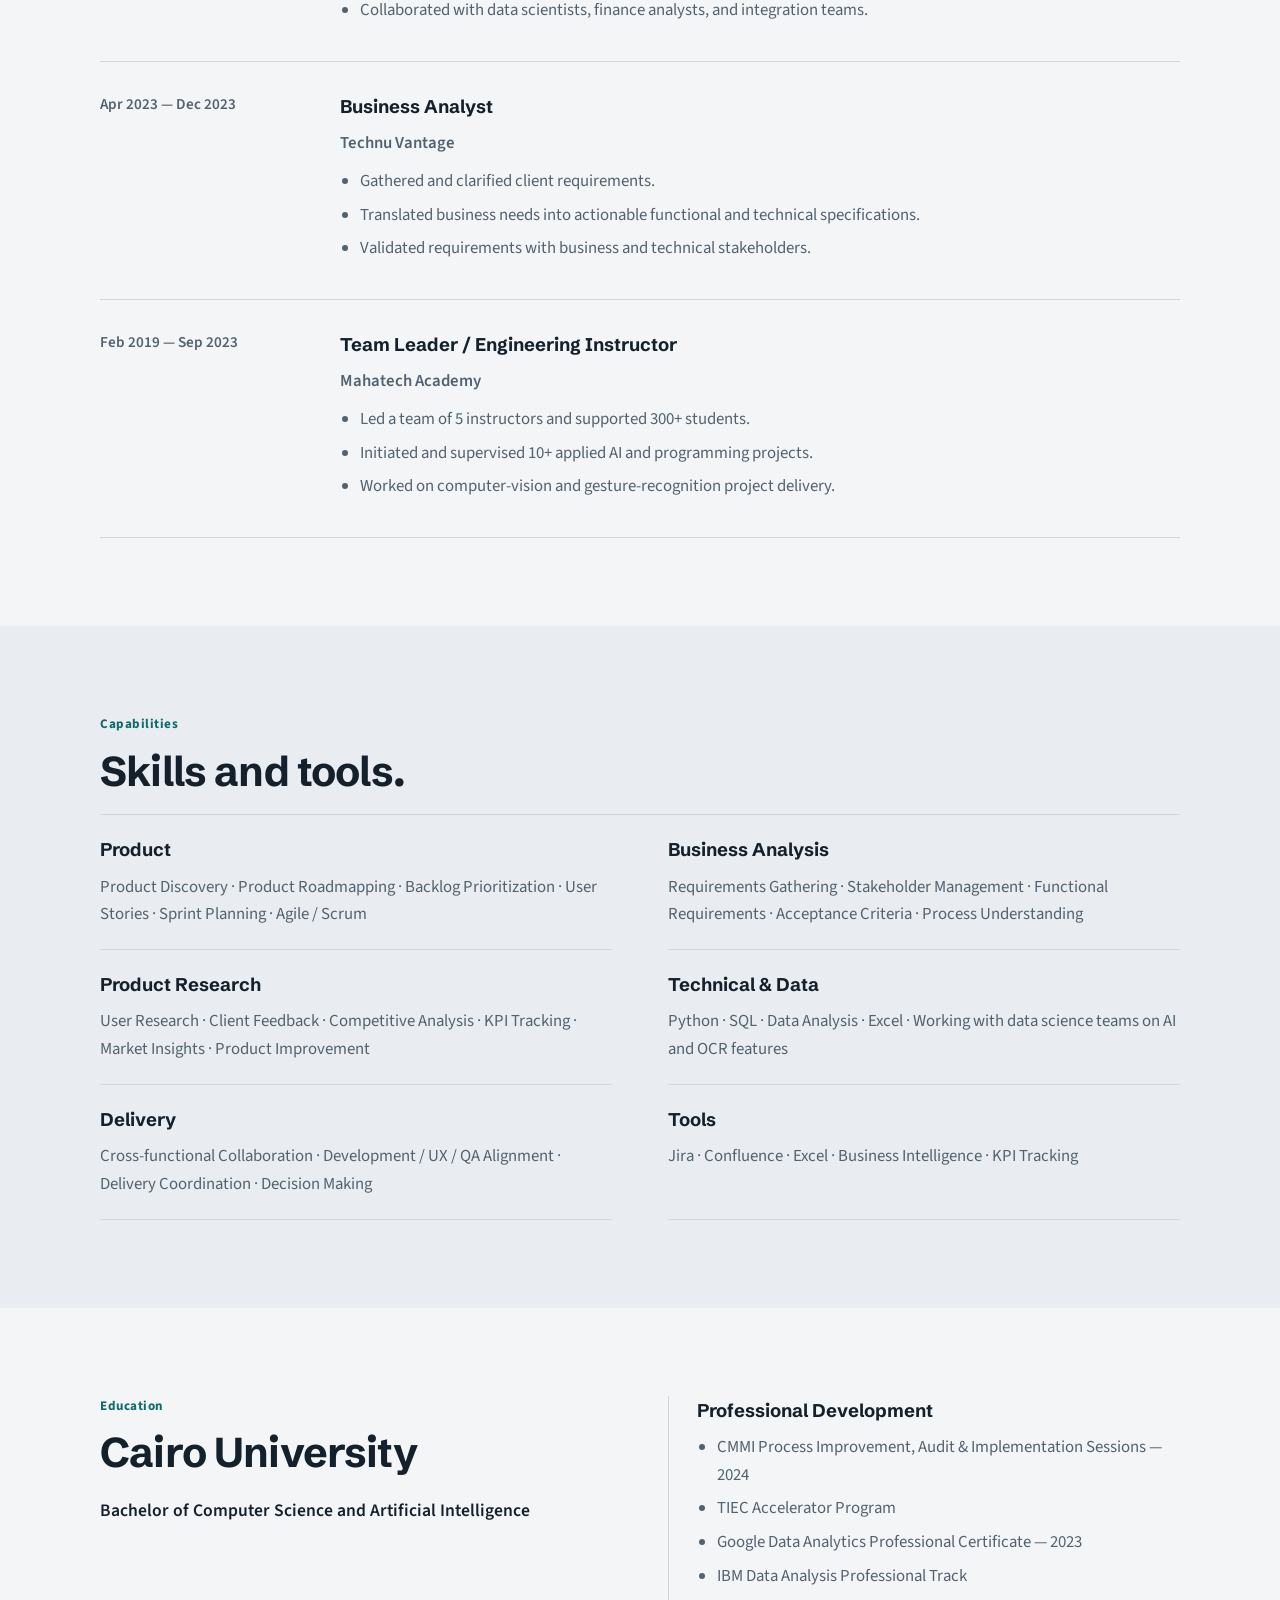
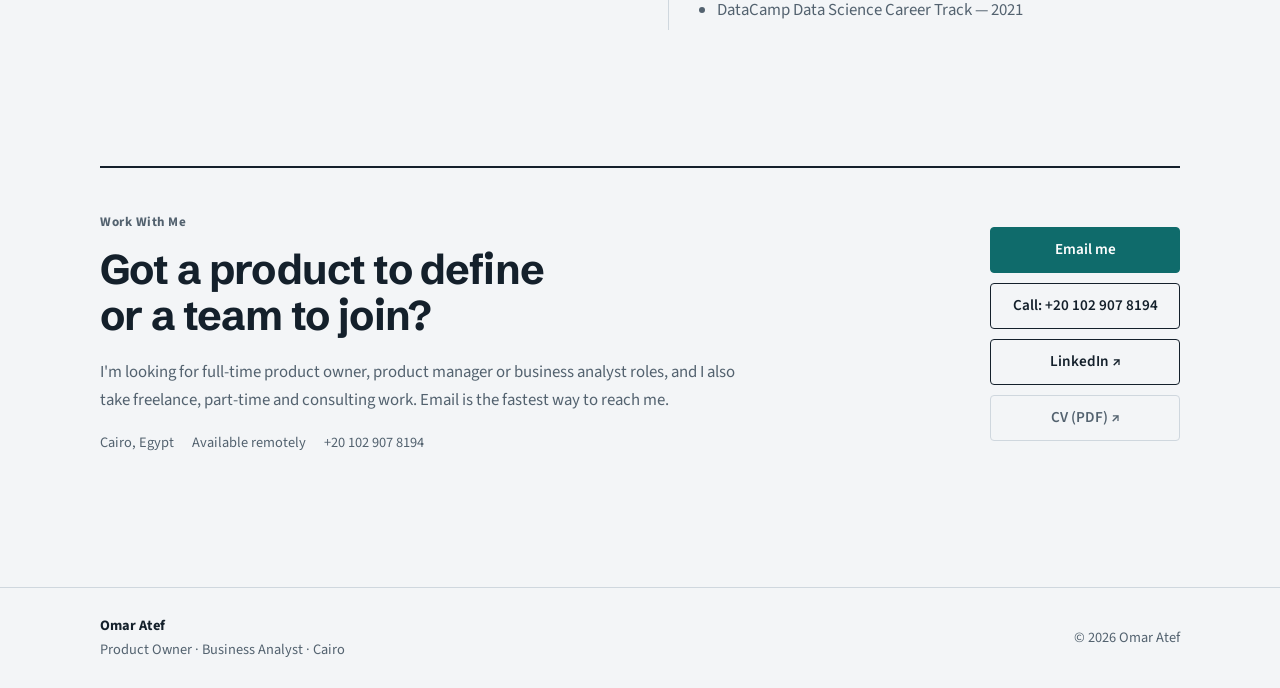
==== commit 3f59cadd: "Switch to a light editorial layout, new type and share image Co-Authored-By: Claude Sonnet 5.5 <nore" ====
--- a/index.html
+++ b/index.html
@@ -7,12 +7,14 @@
   <meta property="og:title" content="Omar Atef | Product Owner & Business Analyst" />
   <meta property="og:description" content="Product owner and business analyst in Cairo. Census and government data, fintech, HR and real-estate products across Egypt, the UAE and Saudi Arabia." />
   <meta property="og:type" content="website" />
+  <meta property="og:image" content="https://omar-atef.com/og-image.png" />
+  <meta name="twitter:card" content="summary_large_image" />
   <meta property="og:url" content="https://omar-atef.com/" />
-  <meta name="theme-color" content="#08111f" />
+  <meta name="theme-color" content="#f3f5f7" />
   <title>Omar Atef | Product Owner & Business Analyst</title>
   <link rel="preconnect" href="https://fonts.googleapis.com">
   <link rel="preconnect" href="https://fonts.gstatic.com" crossorigin>
-  <link href="https://fonts.googleapis.com/css2?family=Inter:wght@400;500;600;700;800&display=swap" rel="stylesheet">
+  <link href="https://fonts.googleapis.com/css2?family=Schibsted+Grotesk:wght@500;700;800&family=Source+Sans+3:wght@400;500;600;700&display=swap" rel="stylesheet">
   <link rel="icon" href="data:image/svg+xml,%3Csvg xmlns='http://www.w3.org/2000/svg' viewBox='0 0 64 64'%3E%3Crect width='64' height='64' rx='14' fill='%2308111f'/%3E%3Ctext x='32' y='43' font-family='Arial' font-weight='800' font-size='30' text-anchor='middle' fill='%23f4f7fb'%3EOA%3C/text%3E%3C/svg%3E" />
   <link rel="stylesheet" href="styles.css" />
 </head>
@@ -46,7 +48,6 @@
 
         <aside class="photo-column">
           <div class="photo-shell">
-            <div class="photo-glow"></div>
             <img class="profile-photo" src="profile.png" alt="Omar Atef" onerror="this.onerror=null;this.src='profile-placeholder.svg';" />
             <div class="photo-caption"><strong>Omar Atef</strong><span>Product Owner</span></div>
           </div>
@@ -69,7 +70,7 @@
 
     <section class="section alt" id="about">
       <div class="container about-grid">
-        <div><p class="section-tag">01 / About</p><h3>I sit between the business and the developers.</h3></div>
+        <div><p class="section-tag">About</p><h3>I sit between the business and the developers.</h3></div>
         <div class="about-copy">
           <p>I'm a product owner and business analyst with a Computer Science and AI degree from Cairo University. Most of my day is spent talking to the people who know the business problem, working out what they actually need, and writing it down so developers, designers and testers all read it the same way.</p>
           <p>I started in 2019, while still a student, teaching AI and programming and leading a small team of instructors. Business analysis came next, then product ownership. Having taught the technical side helps: I can follow what the engineers are saying and ask better questions.</p>
@@ -80,15 +81,15 @@
 
     <section class="section" id="services">
       <div class="container">
-        <p class="section-tag">02 / How I Can Help</p>
+        <p class="section-tag">How I Can Help</p>
         <div class="section-heading"><div><h3>What I can take on.</h3></div><p>Full-time roles, freelance projects, part-time work and short consulting engagements.</p></div>
         <div class="services-grid">
-          <article class="service-card"><span class="service-number">01</span><h4>Discovery and scoping</h4><p>Workshops and interviews to pin down the problem, the users and the scope before anyone writes code. You get a written scope, assumptions and a first set of requirements.</p></article>
-          <article class="service-card"><span class="service-number">02</span><h4>Product ownership</h4><p>Running the backlog and sprints: prioritising, writing user stories with acceptance criteria, and keeping developers, UX and QA working toward the same sprint goal.</p></article>
-          <article class="service-card"><span class="service-number">03</span><h4>Business analysis</h4><p>Turning stakeholder conversations into functional specifications, then checking them with both the business side and the technical side.</p></article>
-          <article class="service-card"><span class="service-number">04</span><h4>Process improvement</h4><p>Looking at how a workflow runs today, finding the manual or slow steps, and defining what a better digital version needs to do.</p></article>
-          <article class="service-card"><span class="service-number">05</span><h4>AI and automation features</h4><p>Scoping features such as OCR and document processing into plain use cases, requirements and priorities that data scientists and developers can build from.</p></article>
-          <article class="service-card"><span class="service-number">06</span><h4>Research and product decisions</h4><p>Client feedback, competitor analysis and KPIs, summarised into recommendations on what to build, change or drop next.</p></article>
+          <article class="service-card"><h4>Discovery and scoping</h4><p>Workshops and interviews to pin down the problem, the users and the scope before anyone writes code. You get a written scope, assumptions and a first set of requirements.</p></article>
+          <article class="service-card"><h4>Product ownership</h4><p>Running the backlog and sprints: prioritising, writing user stories with acceptance criteria, and keeping developers, UX and QA working toward the same sprint goal.</p></article>
+          <article class="service-card"><h4>Business analysis</h4><p>Turning stakeholder conversations into functional specifications, then checking them with both the business side and the technical side.</p></article>
+          <article class="service-card"><h4>Process improvement</h4><p>Looking at how a workflow runs today, finding the manual or slow steps, and defining what a better digital version needs to do.</p></article>
+          <article class="service-card"><h4>AI and automation features</h4><p>Scoping features such as OCR and document processing into plain use cases, requirements and priorities that data scientists and developers can build from.</p></article>
+          <article class="service-card"><h4>Research and product decisions</h4><p>Client feedback, competitor analysis and KPIs, summarised into recommendations on what to build, change or drop next.</p></article>
         </div>
         <div class="role-note"><span>Roles I'm looking at:</span><strong>Product Owner</strong><strong>Product Manager</strong><strong>Business Analyst</strong><strong>Freelance product / BA projects</strong><strong>Consulting</strong></div>
       </div>
@@ -96,20 +97,20 @@
 
     <section class="section alt" id="work">
       <div class="container">
-        <p class="section-tag">03 / Featured Work</p>
+        <p class="section-tag">Featured Work</p>
         <div class="section-heading"><div><h3>Four products I've worked on.</h3></div><p>Client details are kept general where the work is confidential.</p></div>
         <div class="project-grid">
-          <article class="project-card"><div class="project-top"><span class="project-num">01</span><span class="project-sector">Government · Data</span></div><h4>CountBig: census and government data platform</h4><p>A platform used for government and statistical projects in Egypt and the UAE. I own its delivery and enhancements, including the requirements for Egypt's 2027 Census work with CAPMAS and UAE implementations that have to follow local regulations.</p><div class="project-detail"><span>What I do</span><p>Write requirements for data collection, validation and reporting, turn them into user stories, and act as the main contact between the stakeholders and the development team.</p></div><div class="tags"><span>Product Ownership</span><span>Government</span><span>Data</span><span>Requirements</span></div></article>
-          <article class="project-card featured-card"><div class="project-top"><span class="project-num">02</span><span class="project-sector">Fintech · AI</span></div><h4>Lameh automation tool</h4><p>A part-time product owner role for a Saudi fintech. The tool took a financial risk assessment that used to take 30–45 days and brought it down to a few days.</p><div class="impact-box"><strong>30–45 days → a few days</strong><span>Risk assessment time</span></div><div class="project-detail"><span>What I did</span><p>Decided the order of the AI features (OCR, financial-document processing, sentiment analysis, sanctions screening), using client feedback, and worked with data scientists, finance analysts and the integration team.</p></div><div class="tags"><span>AI</span><span>OCR</span><span>Automation</span><span>Fintech</span></div></article>
-          <article class="project-card"><div class="project-top"><span class="project-num">03</span><span class="project-sector">SaaS · HR</span></div><h4>Synworks HR platform</h4><p>Took this HR platform from the first idea to launch at TDS, deciding what went into the first release based on business requirements and what the market needed.</p><div class="project-detail"><span>Modules I defined</span><p>Employee management, recruitment, payroll and performance management.</p></div><div class="tags"><span>0→1 Product</span><span>Roadmap</span><span>SaaS</span><span>Delivery</span></div></article>
-          <article class="project-card"><div class="project-top"><span class="project-num">04</span><span class="project-sector">Real Estate · KSA</span></div><h4>Al Rajhi Real Estate</h4><p>Owned the roadmap and feature priorities for a Saudi real-estate platform at TDS, balancing what the business asked for with what the delivery team could ship.</p><div class="impact-box"><strong>5,000+ users</strong><span>200+ property listings</span></div><div class="tags"><span>Roadmap</span><span>Prioritization</span><span>Stakeholders</span><span>Research</span></div></article>
+          <article class="project-card"><div class="project-top"><span class="project-sector">Government · Data</span></div><h4>CountBig: census and government data platform</h4><p>A platform used for government and statistical projects in Egypt and the UAE. I own its delivery and enhancements, including the requirements for Egypt's 2027 Census work with CAPMAS and UAE implementations that have to follow local regulations.</p><div class="project-detail"><span>What I do</span><p>Write requirements for data collection, validation and reporting, turn them into user stories, and act as the main contact between the stakeholders and the development team.</p></div><div class="tags"><span>Product Ownership</span><span>Government</span><span>Data</span><span>Requirements</span></div></article>
+          <article class="project-card featured-card"><div class="project-top"><span class="project-sector">Fintech · AI</span></div><h4>Lameh automation tool</h4><p>A part-time product owner role for a Saudi fintech. The tool took a financial risk assessment that used to take 30–45 days and brought it down to a few days.</p><div class="impact-box"><strong>30–45 days → a few days</strong><span>Risk assessment time</span></div><div class="project-detail"><span>What I did</span><p>Decided the order of the AI features (OCR, financial-document processing, sentiment analysis, sanctions screening), using client feedback, and worked with data scientists, finance analysts and the integration team.</p></div><div class="tags"><span>AI</span><span>OCR</span><span>Automation</span><span>Fintech</span></div></article>
+          <article class="project-card"><div class="project-top"><span class="project-sector">SaaS · HR</span></div><h4>Synworks HR platform</h4><p>Took this HR platform from the first idea to launch at TDS, deciding what went into the first release based on business requirements and what the market needed.</p><div class="project-detail"><span>Modules I defined</span><p>Employee management, recruitment, payroll and performance management.</p></div><div class="tags"><span>0→1 Product</span><span>Roadmap</span><span>SaaS</span><span>Delivery</span></div></article>
+          <article class="project-card"><div class="project-top"><span class="project-sector">Real Estate · KSA</span></div><h4>Al Rajhi Real Estate</h4><p>Owned the roadmap and feature priorities for a Saudi real-estate platform at TDS, balancing what the business asked for with what the delivery team could ship.</p><div class="impact-box"><strong>5,000+ users</strong><span>200+ property listings</span></div><div class="tags"><span>Roadmap</span><span>Prioritization</span><span>Stakeholders</span><span>Research</span></div></article>
         </div>
       </div>
     </section>
 
     <section class="section" id="experience">
       <div class="container">
-        <p class="section-tag">04 / Experience</p>
+        <p class="section-tag">Experience</p>
         <div class="section-heading"><div><h3>Professional journey.</h3></div><p>Started in 2019 alongside university: first teaching, then business analysis, then product ownership.</p></div>
         <div class="timeline">
           <article class="timeline-item"><div class="timeline-left"><span class="timeline-date">Oct 2025 — Present</span><span class="timeline-location">Cairo, Egypt</span></div><div><h4>Associate Product Owner</h4><p class="company">Link Development</p><ul class="clean-list"><li>Own delivery and enhancement of CountBig across government and statistical initiatives.</li><li>Lead product requirements supporting Egypt’s 2027 Census initiative with CAPMAS.</li><li>Support UAE implementations including FCSC and Dubai Data & State Establishment.</li><li>Translate stakeholder needs into actionable user stories, backlog items, and delivery priorities.</li></ul></div></article>
@@ -123,7 +124,7 @@
 
     <section class="section alt" id="skills">
       <div class="container">
-        <p class="section-tag">05 / Capabilities</p><h3>Skills and tools.</h3>
+        <p class="section-tag">Capabilities</p><h3>Skills and tools.</h3>
         <div class="skills-grid">
           <div class="skill-box"><h4>Product</h4><p>Product Discovery · Product Roadmapping · Backlog Prioritization · User Stories · Sprint Planning · Agile / Scrum</p></div>
           <div class="skill-box"><h4>Business Analysis</h4><p>Requirements Gathering · Stakeholder Management · Functional Requirements · Acceptance Criteria · Process Understanding</p></div>
@@ -137,14 +138,14 @@
 
     <section class="section" id="education">
       <div class="container education-grid">
-        <div><p class="section-tag">06 / Education</p><h3>Cairo University</h3><p class="education-title">Bachelor of Computer Science and Artificial Intelligence</p></div>
+        <div><p class="section-tag">Education</p><h3>Cairo University</h3><p class="education-title">Bachelor of Computer Science and Artificial Intelligence</p></div>
         <div class="development-card"><h4>Professional Development</h4><ul class="clean-list compact"><li>CMMI Process Improvement, Audit & Implementation Sessions — 2024</li><li>TIEC Accelerator Program</li><li>Google Data Analytics Professional Certificate — 2023</li><li>IBM Data Analysis Professional Track</li><li>DataCamp Data Science Career Track — 2021</li></ul></div>
       </div>
     </section>
 
     <section class="section contact-section" id="contact">
       <div class="container contact-card">
-        <div><p class="section-tag">07 / Work With Me</p><h3>Got a product to define or a team to join?</h3><p>I'm looking for full-time product owner, product manager or business analyst roles, and I also take freelance, part-time and consulting work. Email is the fastest way to reach me.</p><div class="contact-meta"><span>Cairo, Egypt</span><span>Available remotely</span><span>+20 102 907 8194</span></div></div>
+        <div><p class="section-tag">Work With Me</p><h3>Got a product to define or a team to join?</h3><p>I'm looking for full-time product owner, product manager or business analyst roles, and I also take freelance, part-time and consulting work. Email is the fastest way to reach me.</p><div class="contact-meta"><span>Cairo, Egypt</span><span>Available remotely</span><span>+20 102 907 8194</span></div></div>
         <div class="contact-actions"><a class="btn primary" href="mailto:oatef971@gmail.com?subject=Product%20Opportunity%20for%20Omar%20Atef">Email me</a><a class="btn secondary" href="tel:+201029078194">Call: +20 102 907 8194</a><a class="btn secondary" href="https://www.linkedin.com/in/omar-atef-851647195" target="_blank" rel="noopener">LinkedIn ↗</a><a class="btn ghost" href="cv.pdf" target="_blank" rel="noopener">CV (PDF) ↗</a></div>
       </div>
     </section>
--- a/styles.css
+++ b/styles.css
@@ -1,17 +1,21 @@
-
-:root{--bg:#08111f;--bg-soft:#0b1628;--panel:#0f1d31;--text:#f4f7fb;--muted:#a8b5c8;--line:rgba(255,255,255,.10);--accent:#7dd3fc;--accent-strong:#38bdf8;--accent-soft:rgba(125,211,252,.10);--success:#4ade80;--max:1160px}*{box-sizing:border-box}html{scroll-behavior:smooth}body{margin:0;font-family:"Inter",system-ui,-apple-system,BlinkMacSystemFont,"Segoe UI",sans-serif;background:var(--bg);color:var(--text);line-height:1.68}img{display:block;max-width:100%}a{color:inherit;text-decoration:none}.container{width:min(calc(100% - 40px),var(--max));margin:auto}.section{padding:104px 0}.alt{background:var(--bg-soft)}.muted{color:var(--muted)}
-.site-header{position:sticky;top:0;z-index:50;backdrop-filter:blur(18px);background:rgba(8,17,31,.82);border-bottom:1px solid var(--line)}.nav-wrap{min-height:72px;display:flex;align-items:center;justify-content:space-between}.logo{font-size:1.4rem;font-weight:800;letter-spacing:-.05em}.logo span{color:var(--accent)}.nav{display:flex;gap:24px}.nav a{color:var(--muted);font-size:.9rem;font-weight:500}.nav a:hover{color:var(--text)}.menu-btn{display:none;background:transparent;border:0;color:var(--text);font-size:1.5rem;cursor:pointer}
-.eyebrow,.section-tag{margin:0 0 14px;color:var(--accent);text-transform:uppercase;letter-spacing:.14em;font-size:.75rem;font-weight:800}h1{margin:10px 0 18px;font-size:clamp(3.7rem,8vw,7rem);line-height:.92;letter-spacing:-.075em}h2{margin:0;max-width:810px;font-size:clamp(1.55rem,3vw,2.55rem);line-height:1.15;letter-spacing:-.035em;font-weight:600}h2 span{color:var(--accent)}h3{margin:10px 0 24px;font-size:clamp(2.1rem,5vw,3.65rem);line-height:1.06;letter-spacing:-.05em}h4{margin:0 0 10px;font-size:1.25rem;letter-spacing:-.02em}p{margin-top:0}
-.hero{overflow-x:clip;padding-top:110px;padding-bottom:80px}.hero-grid{display:grid;grid-template-columns:minmax(0,1.45fr) minmax(300px,.65fr);gap:68px;align-items:center}.availability-pill{display:inline-flex;align-items:center;gap:9px;margin-bottom:24px;padding:8px 12px;border:1px solid var(--line);border-radius:999px;background:rgba(255,255,255,.025);color:var(--muted);font-size:.83rem}.status-dot{width:9px;height:9px;border-radius:50%;background:var(--success);box-shadow:0 0 0 5px rgba(74,222,128,.08)}.hero-copy{max-width:780px;margin-top:24px;color:var(--muted);font-size:1.08rem}.hero-actions{display:flex;flex-wrap:wrap;gap:12px;margin:30px 0 22px}.btn{min-height:48px;display:inline-flex;align-items:center;justify-content:center;padding:0 20px;border-radius:12px;border:1px solid var(--line);font-size:.93rem;font-weight:750;transition:transform .18s ease,background .18s ease}.btn:hover{transform:translateY(-2px)}.primary{background:var(--accent);border-color:transparent;color:#04131d}.primary:hover{background:var(--accent-strong)}.secondary{background:rgba(255,255,255,.035)}.secondary:hover,.ghost:hover{background:rgba(255,255,255,.07)}.ghost{color:var(--muted)}.hero-meta{display:flex;flex-wrap:wrap;gap:10px 20px;color:var(--muted);font-size:.88rem}
-.photo-shell{position:relative;isolation:isolate;max-width:390px;margin-left:auto;padding:10px;border:1px solid var(--line);border-radius:30px;background:rgba(255,255,255,.035);box-shadow:0 30px 90px rgba(0,0,0,.28)}.photo-glow{position:absolute;z-index:-1;width:70%;height:70%;right:-12%;top:-8%;border-radius:50%;background:rgba(56,189,248,.16);filter:blur(55px)}.profile-photo{width:100%;aspect-ratio:4/5;object-fit:cover;object-position:50% 22%;border-radius:22px;background:var(--panel)}.photo-caption{display:flex;align-items:center;justify-content:space-between;gap:12px;padding:15px 8px 5px}.photo-caption strong{font-size:.93rem}.photo-caption span{color:var(--muted);font-size:.82rem}.mini-proof{max-width:390px;margin:14px 0 0 auto;display:grid;grid-template-columns:1fr 1fr;border:1px solid var(--line);border-radius:20px;overflow:hidden}.mini-proof div{padding:16px;background:rgba(255,255,255,.025)}.mini-proof div+div{border-left:1px solid var(--line)}.mini-proof strong{display:block;margin-bottom:5px;font-size:1rem}.mini-proof span{display:block;color:var(--muted);font-size:.75rem;line-height:1.45}
-.proof-bar{border-top:1px solid var(--line);border-bottom:1px solid var(--line);background:#0a1423}.proof-grid{display:grid;grid-template-columns:repeat(4,1fr)}.proof-item{min-height:138px;padding:25px 22px;display:flex;flex-direction:column;justify-content:center}.proof-item+.proof-item{border-left:1px solid var(--line)}.proof-item strong{margin-bottom:7px;font-size:1rem}.proof-item span{color:var(--muted);font-size:.82rem}
-.about-grid{display:grid;grid-template-columns:.9fr 1.1fr;gap:80px;align-items:start}.about-copy{padding-top:34px}.about-copy p{color:var(--muted);font-size:1.04rem}.section-heading{margin-bottom:36px;display:flex;align-items:end;justify-content:space-between;gap:48px}.section-heading>div{max-width:700px}.section-heading>p{max-width:430px;color:var(--muted)}
-.services-grid{display:grid;grid-template-columns:repeat(3,1fr);gap:18px}.service-card,.project-card,.skill-box,.development-card,.contact-card{border:1px solid var(--line);border-radius:22px;background:linear-gradient(145deg,rgba(255,255,255,.045),rgba(255,255,255,.018))}.service-card{padding:26px}.service-number,.project-num{display:inline-block;margin-bottom:22px;color:var(--accent);font-weight:800;font-size:.82rem}.service-card>p{color:var(--muted);font-size:.93rem}.service-card ul{margin:18px 0 0;padding-left:18px;color:var(--muted);font-size:.86rem}.service-card li{margin-bottom:6px}.role-note{margin-top:24px;display:flex;flex-wrap:wrap;align-items:center;gap:9px;color:var(--muted)}.role-note>span{margin-right:5px;font-size:.87rem}.role-note strong{padding:7px 11px;border:1px solid var(--line);border-radius:999px;color:var(--text);font-size:.79rem;font-weight:600}
-.project-grid{display:grid;grid-template-columns:repeat(2,1fr);gap:18px}.project-card{padding:28px;display:flex;flex-direction:column}.featured-card{background:radial-gradient(circle at 100% 0%,rgba(125,211,252,.14),transparent 34%),linear-gradient(145deg,rgba(255,255,255,.06),rgba(255,255,255,.02))}.project-top{display:flex;justify-content:space-between;gap:16px}.project-sector{color:var(--muted);font-size:.75rem;text-transform:uppercase;letter-spacing:.08em}.project-card>p{color:var(--muted)}.project-detail{margin-top:16px;padding-top:18px;border-top:1px solid var(--line)}.project-detail>span{display:block;margin-bottom:7px;color:var(--accent);font-size:.73rem;font-weight:700;text-transform:uppercase;letter-spacing:.09em}.project-detail p{margin:0;color:var(--muted);font-size:.88rem}.impact-box{margin:16px 0 4px;padding:15px 16px;border-left:3px solid var(--accent);background:var(--accent-soft)}.impact-box strong{display:block;margin-bottom:2px;font-size:1.06rem}.impact-box span{color:var(--muted);font-size:.82rem}.tags{margin-top:auto;padding-top:22px;display:flex;flex-wrap:wrap;gap:7px}.tags span{padding:6px 9px;border:1px solid var(--line);border-radius:999px;color:var(--muted);font-size:.73rem}
-.timeline{border-top:1px solid var(--line)}.timeline-item{padding:36px 0;display:grid;grid-template-columns:230px 1fr;gap:36px;border-bottom:1px solid var(--line)}.timeline-left{display:flex;flex-direction:column;gap:5px}.timeline-date,.timeline-location,.company{color:var(--muted)}.timeline-date{font-size:.9rem}.timeline-location{font-size:.79rem}.company{margin-bottom:13px;font-weight:500}.clean-list{margin:0;padding-left:20px;color:var(--muted)}.clean-list li{margin-bottom:7px}.compact li{margin-bottom:6px}
-.skills-grid{display:grid;grid-template-columns:repeat(3,1fr);gap:18px}.skill-box{padding:25px}.skill-box p{margin:0;color:var(--muted);font-size:.9rem}.education-grid{display:grid;grid-template-columns:1fr 1fr;gap:55px;align-items:start}.education-title{font-size:1.12rem;font-weight:700}.development-card{padding:28px}
-.contact-section{padding-top:72px}.contact-card{padding:44px;display:flex;align-items:center;justify-content:space-between;gap:40px;background:radial-gradient(circle at 0% 100%,rgba(125,211,252,.10),transparent 35%),linear-gradient(145deg,rgba(255,255,255,.055),rgba(255,255,255,.018))}.contact-card>div:first-child{max-width:710px}.contact-card p{color:var(--muted)}.contact-meta{display:flex;flex-wrap:wrap;gap:7px}.contact-meta span{padding:6px 10px;border:1px solid var(--line);border-radius:999px;color:var(--muted);font-size:.75rem}.contact-actions{display:flex;flex-direction:column;gap:10px;min-width:170px}
-footer{border-top:1px solid var(--line)}.footer-wrap{min-height:110px;display:flex;align-items:center;justify-content:space-between;gap:25px;color:var(--muted);font-size:.85rem}.footer-wrap>div{display:flex;flex-direction:column}.footer-wrap strong{color:var(--text);font-size:.9rem}
-@media(max-width:960px){.services-grid,.skills-grid{grid-template-columns:repeat(2,1fr)}.proof-grid{grid-template-columns:repeat(2,1fr)}.proof-item:nth-child(3){border-left:0;border-top:1px solid var(--line)}.proof-item:nth-child(4){border-top:1px solid var(--line)}}
-@media(max-width:820px){.section{padding:78px 0}.hero{padding-top:82px}.hero-grid,.about-grid,.education-grid{grid-template-columns:1fr}.photo-shell,.mini-proof{margin-left:0}.photo-shell{max-width:440px}.about-grid{gap:16px}.about-copy{padding-top:0}.section-heading,.contact-card{flex-direction:column;align-items:flex-start}.project-grid{grid-template-columns:1fr}.timeline-item{grid-template-columns:1fr;gap:10px}.contact-actions{width:100%;flex-direction:row;flex-wrap:wrap}.nav{display:none;position:absolute;top:72px;left:20px;right:20px;flex-direction:column;gap:12px;padding:18px;border:1px solid var(--line);border-radius:16px;background:#0d192a;box-shadow:0 20px 50px rgba(0,0,0,.3)}.nav.open{display:flex}.menu-btn{display:block}}
-@media(max-width:600px){.container{width:min(calc(100% - 28px),var(--max))}.services-grid,.skills-grid,.proof-grid{grid-template-columns:1fr}.proof-item+.proof-item{border-left:0;border-top:1px solid var(--line)}.mini-proof{grid-template-columns:1fr}.mini-proof div+div{border-left:0;border-top:1px solid var(--line)}.hero-actions .btn,.contact-actions .btn{width:100%}.footer-wrap{padding:25px 0;flex-direction:column;align-items:flex-start}}
+:root{--bg:#f3f5f7;--bg-alt:#e9edf1;--text:#14202b;--muted:#53626f;--line:#cfd7de;--accent:#0f6b6b;--accent-strong:#0a5252;--accent-soft:#dcebea;--success:#2f8f4e;--max:1080px;--head:"Schibsted Grotesk","Segoe UI",system-ui,sans-serif;--body:"Source Sans 3","Segoe UI",system-ui,sans-serif}
+*{box-sizing:border-box}html{scroll-behavior:smooth}body{margin:0;font-family:var(--body);font-size:1.05rem;background:var(--bg);color:var(--text);line-height:1.65}img{display:block;max-width:100%}a{color:inherit;text-decoration:none}.container{width:min(calc(100% - 40px),var(--max));margin:auto}.section{padding:88px 0}.alt{background:var(--bg-alt)}
+h1,h2,h3,h4{font-family:var(--head);text-wrap:balance}
+.site-header{position:sticky;top:0;z-index:50;background:rgba(243,245,247,.94);border-bottom:1px solid var(--line)}.nav-wrap{min-height:64px;display:flex;align-items:center;justify-content:space-between}.logo{font-family:var(--head);font-size:1.3rem;font-weight:800}.logo span{color:var(--accent)}.nav{display:flex;gap:26px}.nav a{color:var(--muted);font-size:.95rem;font-weight:500}.nav a:hover{color:var(--accent)}.menu-btn{display:none;background:transparent;border:0;color:var(--text);font-size:1.5rem;cursor:pointer}
+.eyebrow,.section-tag{margin:0 0 12px;color:var(--accent);font-size:.82rem;font-weight:700;letter-spacing:.04em}.eyebrow{text-transform:none}
+h1{margin:6px 0 14px;font-size:clamp(2.8rem,6.5vw,4.8rem);line-height:1;letter-spacing:-.03em;font-weight:800}h2{margin:0;max-width:760px;font-size:clamp(1.4rem,2.6vw,2.1rem);line-height:1.22;letter-spacing:-.015em;font-weight:500}h2 span{color:var(--accent);font-weight:700}h3{margin:6px 0 20px;font-size:clamp(1.8rem,3.6vw,2.6rem);line-height:1.12;letter-spacing:-.02em;font-weight:700}h4{margin:0 0 8px;font-size:1.15rem;font-weight:700}p{margin-top:0}
+.hero{padding-top:72px;padding-bottom:64px;overflow-x:clip}.hero-grid{display:grid;grid-template-columns:minmax(0,1.5fr) minmax(260px,.6fr);gap:60px;align-items:start}.availability-pill{display:inline-flex;align-items:center;gap:9px;margin-bottom:20px;color:var(--muted);font-size:.92rem}.status-dot{width:9px;height:9px;border-radius:50%;background:var(--success)}.hero-copy{max-width:700px;margin-top:20px;color:var(--muted)}.hero-actions{display:flex;flex-wrap:wrap;gap:12px;margin:26px 0 20px}.btn{min-height:46px;display:inline-flex;align-items:center;justify-content:center;padding:0 20px;border-radius:4px;border:1px solid var(--text);font-size:.95rem;font-weight:600}.primary{background:var(--accent);border-color:var(--accent);color:#fff}.primary:hover{background:var(--accent-strong)}.secondary:hover,.ghost:hover{background:var(--bg-alt)}.ghost{border-color:var(--line);color:var(--muted)}.hero-meta{display:flex;flex-wrap:wrap;gap:6px 20px;color:var(--muted);font-size:.92rem}
+.photo-shell{max-width:340px;margin-left:auto}.profile-photo{width:100%;aspect-ratio:4/5;object-fit:cover;object-position:50% 22%;border-radius:2px;background:var(--bg-alt)}.photo-caption{display:flex;justify-content:space-between;gap:12px;padding:10px 0 0;font-size:.88rem}.photo-caption span{color:var(--muted)}.mini-proof{max-width:340px;margin:18px 0 0 auto;display:grid;grid-template-columns:1fr 1fr;gap:16px;padding-top:16px;border-top:1px solid var(--line)}.mini-proof strong{display:block;font-family:var(--head)}.mini-proof span{display:block;color:var(--muted);font-size:.84rem;line-height:1.4}
+.proof-bar{border-top:1px solid var(--line);border-bottom:1px solid var(--line)}.proof-grid{display:grid;grid-template-columns:repeat(4,1fr);gap:28px;padding:28px 0}.proof-item strong{display:block;margin-bottom:4px;font-family:var(--head);font-size:1.05rem;line-height:1.25}.proof-item span{color:var(--muted);font-size:.9rem}
+.about-grid{display:grid;grid-template-columns:.8fr 1.2fr;gap:72px;align-items:start}.about-copy p{color:var(--muted)}.section-heading{margin-bottom:32px;display:flex;align-items:end;justify-content:space-between;gap:48px}.section-heading>div{max-width:640px}.section-heading>p{max-width:380px;color:var(--muted)}
+.services-grid{display:grid;grid-template-columns:repeat(2,1fr);gap:0 56px;border-top:1px solid var(--line)}.service-card{padding:24px 0;border-bottom:1px solid var(--line)}.service-card p{margin:0;color:var(--muted)}.role-note{margin-top:28px;display:flex;flex-wrap:wrap;align-items:center;gap:8px 18px;color:var(--muted)}.role-note strong{color:var(--text);font-weight:600}.role-note strong+strong::before{content:"/";margin-right:18px;color:var(--line)}
+.project-grid{display:block;border-top:1px solid var(--line)}.project-card{display:grid;grid-template-columns:200px 1fr;gap:0 40px;padding:32px 0;border-bottom:1px solid var(--line)}.project-top{grid-column:1;grid-row:1/span 4}.project-sector{color:var(--accent);font-size:.82rem;font-weight:700;letter-spacing:.03em}.project-card>*:not(.project-top){grid-column:2}.project-card>p{color:var(--muted)}.project-detail{margin-top:8px}.project-detail>span{display:block;margin-bottom:4px;color:var(--text);font-size:.85rem;font-weight:700}.project-detail p{margin:0;color:var(--muted)}.impact-box{margin:8px 0;padding:10px 0 10px 16px;border-left:3px solid var(--accent)}.impact-box strong{display:block;font-family:var(--head);font-size:1.15rem}.impact-box span{color:var(--muted);font-size:.9rem}.tags{display:flex;flex-wrap:wrap;gap:4px 14px;margin-top:10px;color:var(--muted);font-size:.85rem}.tags span+span::before{content:"/";margin-right:14px;color:var(--line)}
+.timeline{border-top:1px solid var(--line)}.timeline-item{padding:30px 0;display:grid;grid-template-columns:200px 1fr;gap:40px;border-bottom:1px solid var(--line)}.timeline-left{display:flex;flex-direction:column;gap:2px}.timeline-date,.timeline-location,.company{color:var(--muted)}.timeline-date{font-size:.95rem;font-weight:600}.timeline-location{font-size:.88rem}.company{margin-bottom:10px;font-weight:600}.clean-list{margin:0;padding-left:20px;color:var(--muted)}.clean-list li{margin-bottom:6px}
+.skills-grid{display:grid;grid-template-columns:repeat(2,1fr);gap:0 56px;border-top:1px solid var(--line)}.skill-box{padding:20px 0;border-bottom:1px solid var(--line)}.skill-box p{margin:0;color:var(--muted)}.education-grid{display:grid;grid-template-columns:1fr 1fr;gap:56px;align-items:start}.education-title{font-size:1.1rem;font-weight:600}.development-card{padding-left:28px;border-left:1px solid var(--line)}
+.contact-section{padding-top:48px}.contact-card{padding:44px 0;display:flex;align-items:center;justify-content:space-between;gap:40px;border-top:2px solid var(--text)}.contact-card>div:first-child{max-width:660px}.contact-card p{color:var(--muted)}.contact-meta{display:flex;flex-wrap:wrap;gap:4px 18px;color:var(--muted);font-size:.9rem}.contact-actions{display:flex;flex-direction:column;gap:10px;min-width:190px}
+footer{border-top:1px solid var(--line)}.footer-wrap{min-height:100px;display:flex;align-items:center;justify-content:space-between;gap:25px;color:var(--muted);font-size:.9rem}.footer-wrap>div{display:flex;flex-direction:column}.footer-wrap strong{color:var(--text)}
+:focus-visible{outline:2px solid var(--accent);outline-offset:3px}
+@media(max-width:960px){.proof-grid{grid-template-columns:repeat(2,1fr)}.services-grid,.skills-grid{gap:0 32px}}
+@media(max-width:820px){.section{padding:64px 0}.hero{padding-top:48px}.hero-grid,.about-grid,.education-grid{grid-template-columns:1fr}.photo-shell,.mini-proof{margin-left:0}.about-grid{gap:12px}.section-heading,.contact-card{flex-direction:column;align-items:flex-start}.project-card,.timeline-item{grid-template-columns:1fr;gap:8px}.project-top{grid-row:auto}.project-card>*:not(.project-top){grid-column:1}.development-card{padding-left:0;border-left:0;border-top:1px solid var(--line);padding-top:20px}.contact-actions{width:100%;flex-direction:row;flex-wrap:wrap}.nav{display:none;position:absolute;top:64px;left:20px;right:20px;flex-direction:column;gap:12px;padding:18px;border:1px solid var(--line);background:var(--bg);box-shadow:0 12px 30px rgba(20,32,43,.12)}.nav.open{display:flex}.menu-btn{display:block}}
+@media(max-width:600px){.container{width:min(calc(100% - 32px),var(--max))}.services-grid,.skills-grid,.proof-grid{grid-template-columns:1fr}.hero-actions .btn,.contact-actions .btn{width:100%}.footer-wrap{padding:25px 0;flex-direction:column;align-items:flex-start}}
+@media(prefers-reduced-motion:reduce){html{scroll-behavior:auto}}
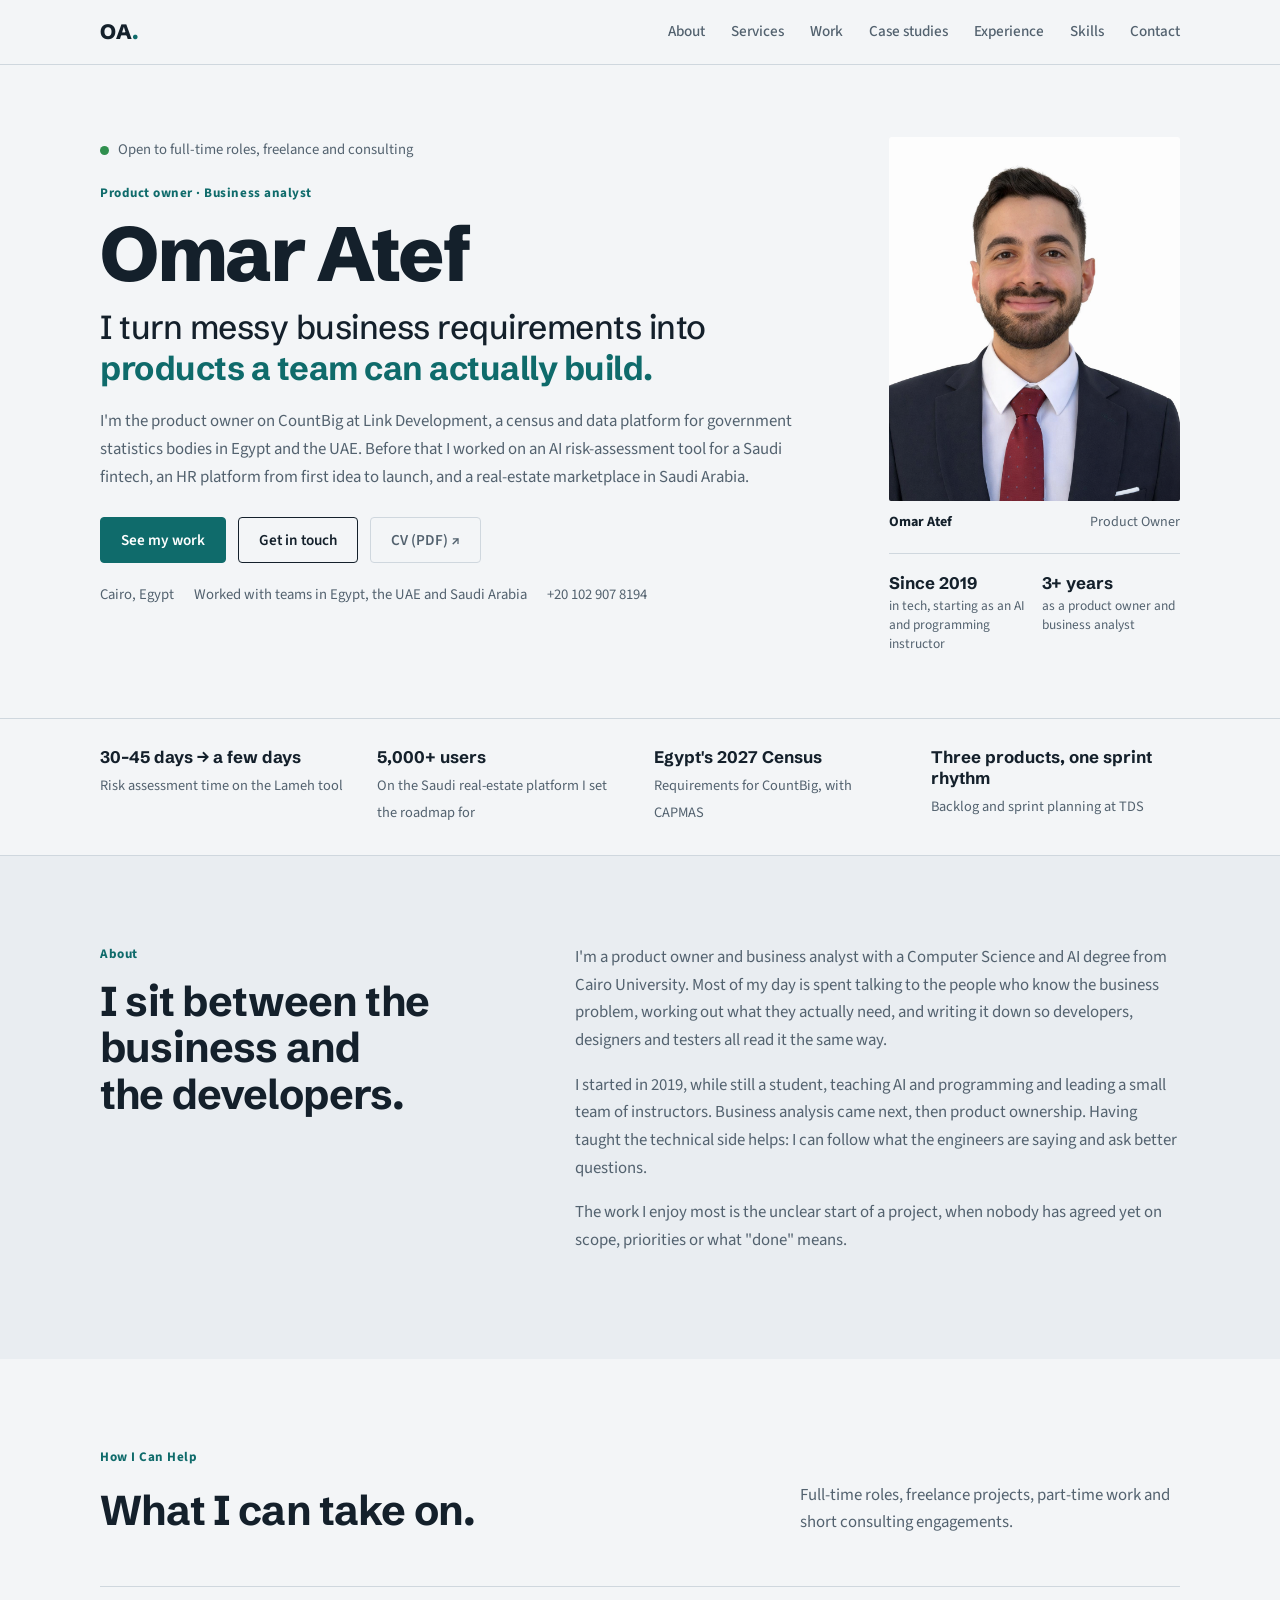
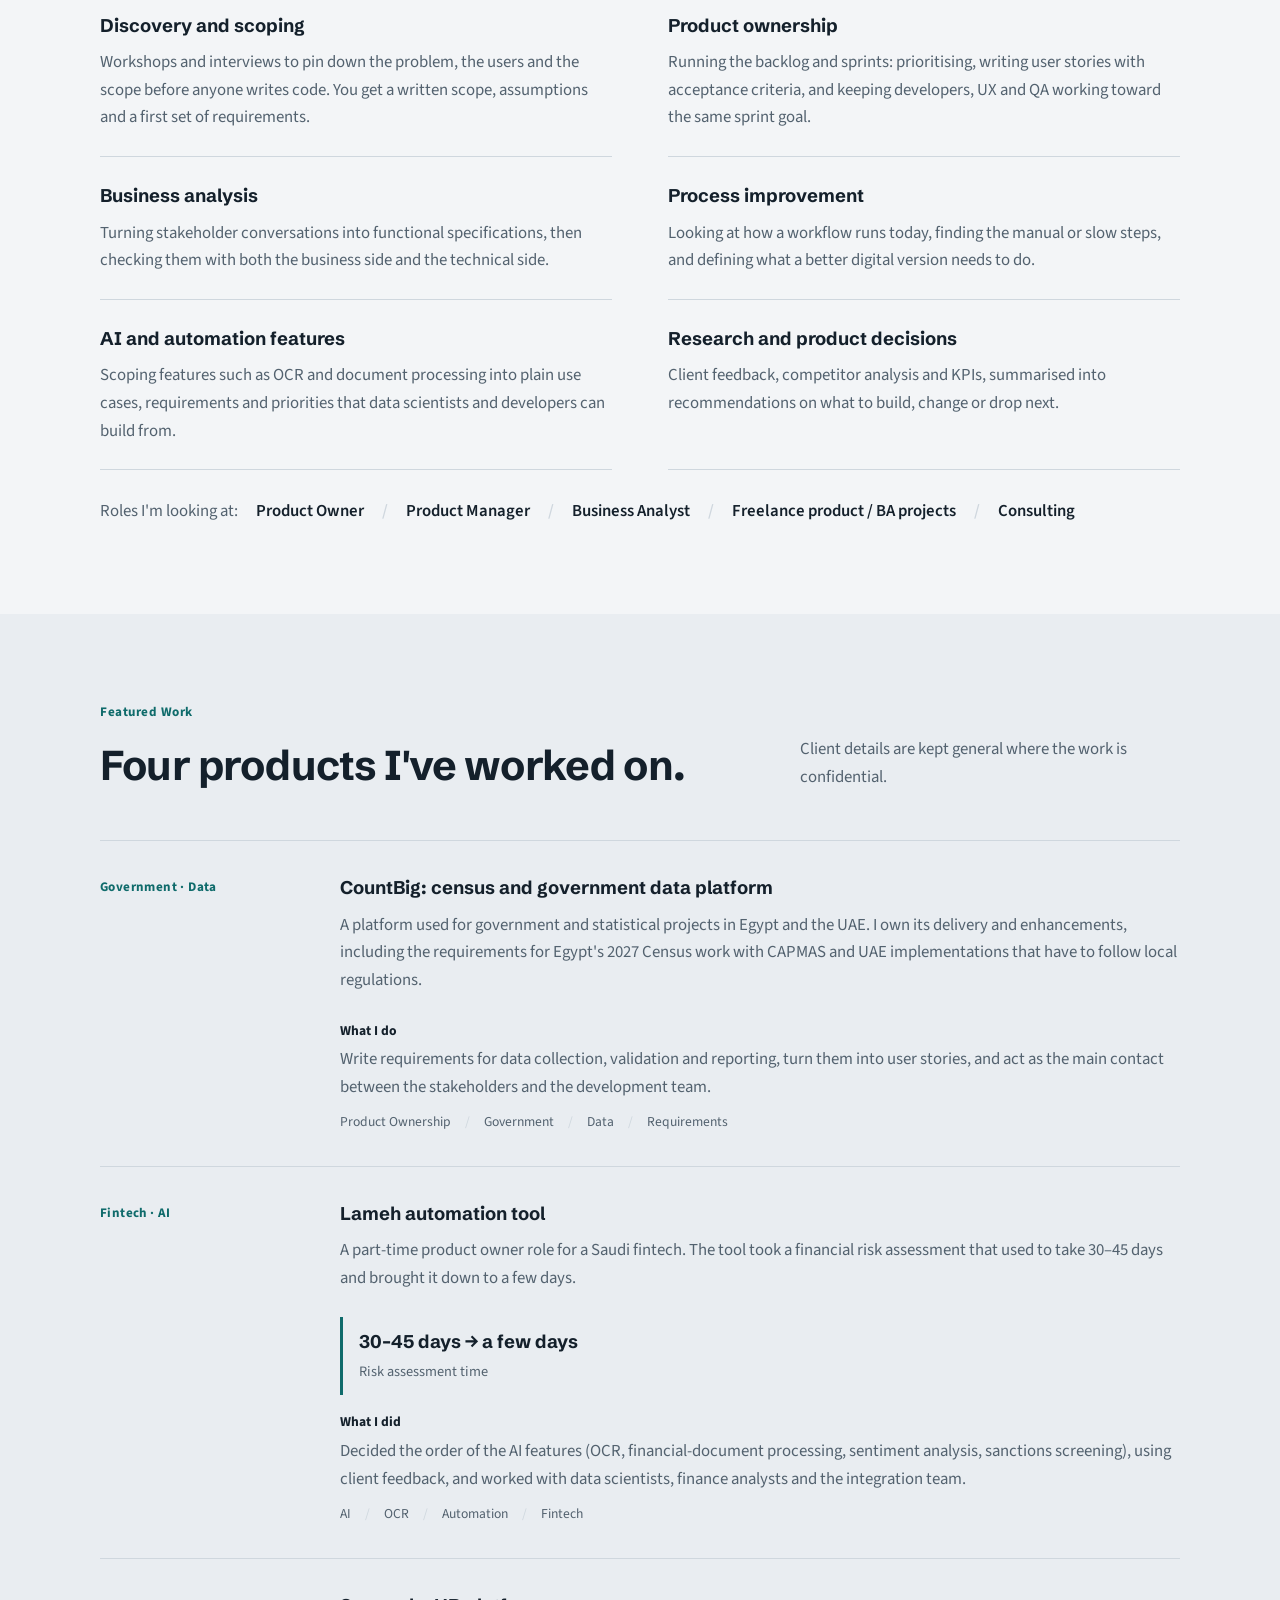
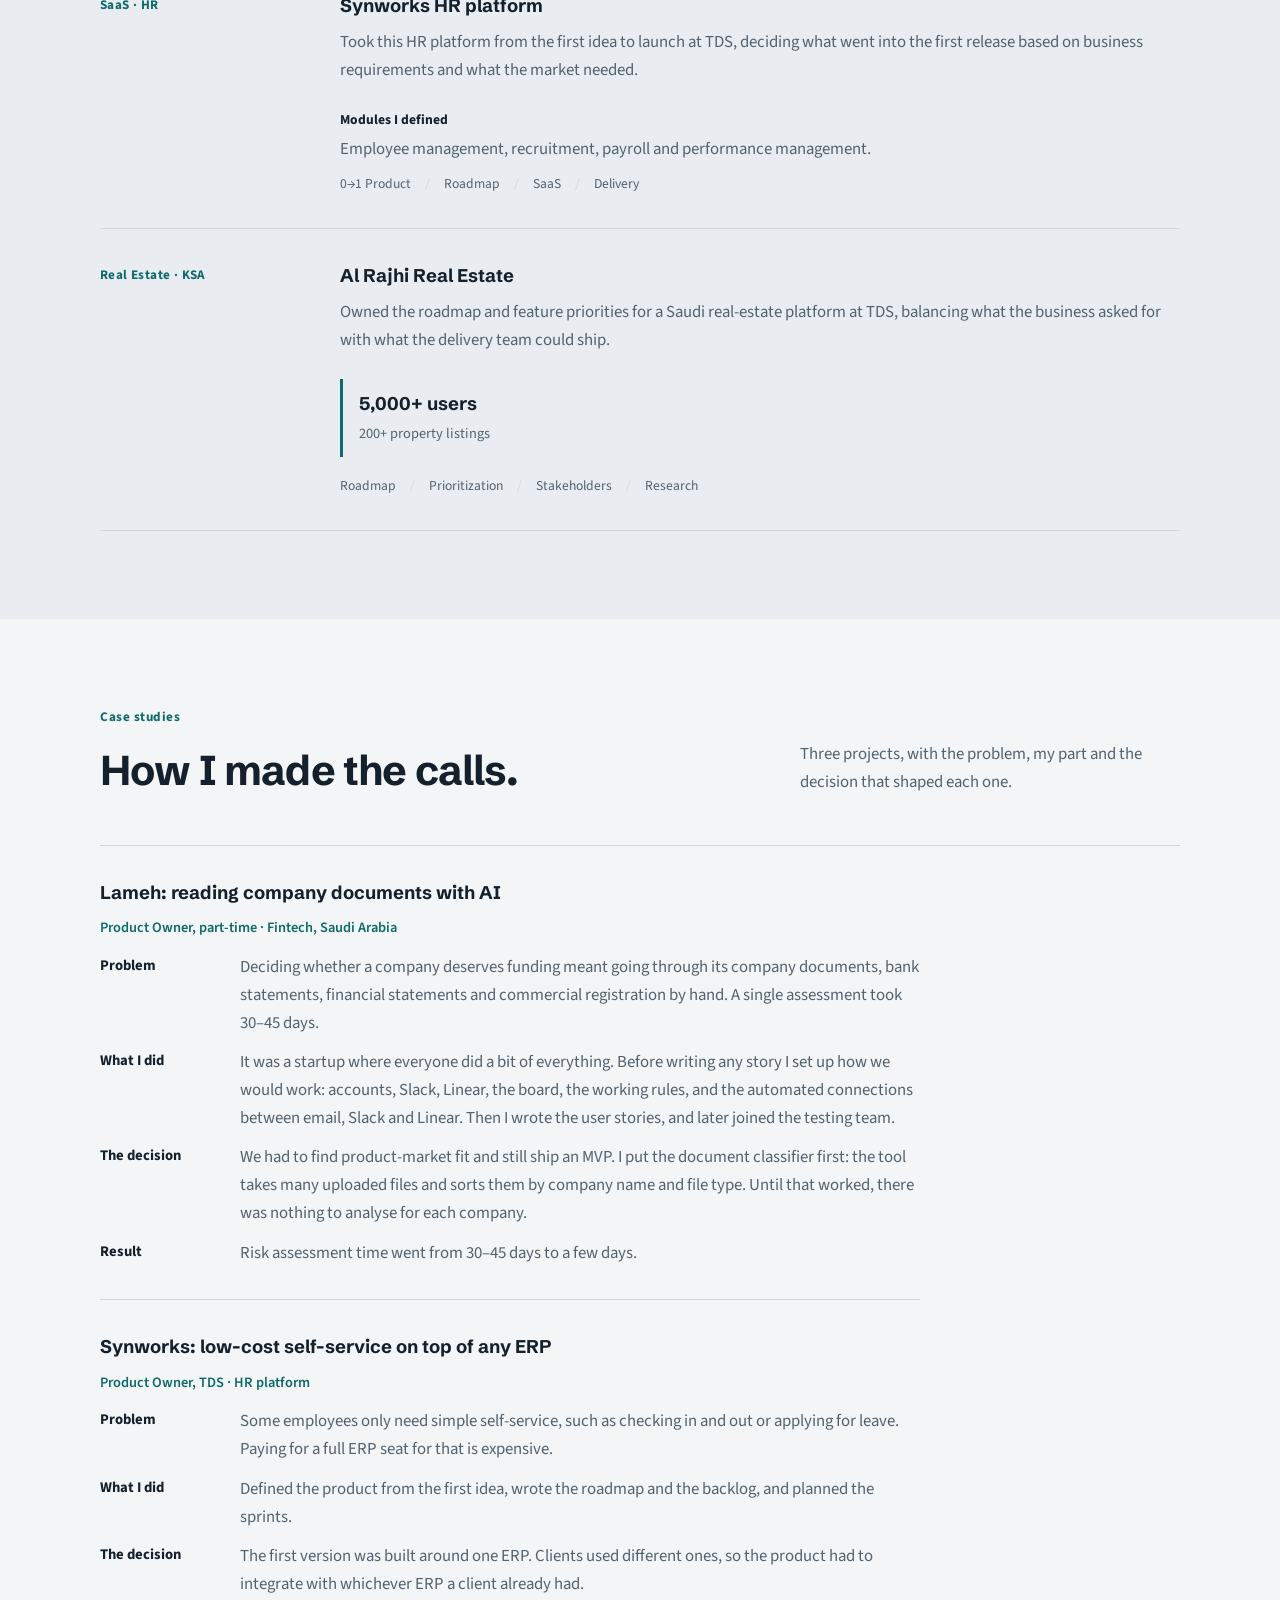
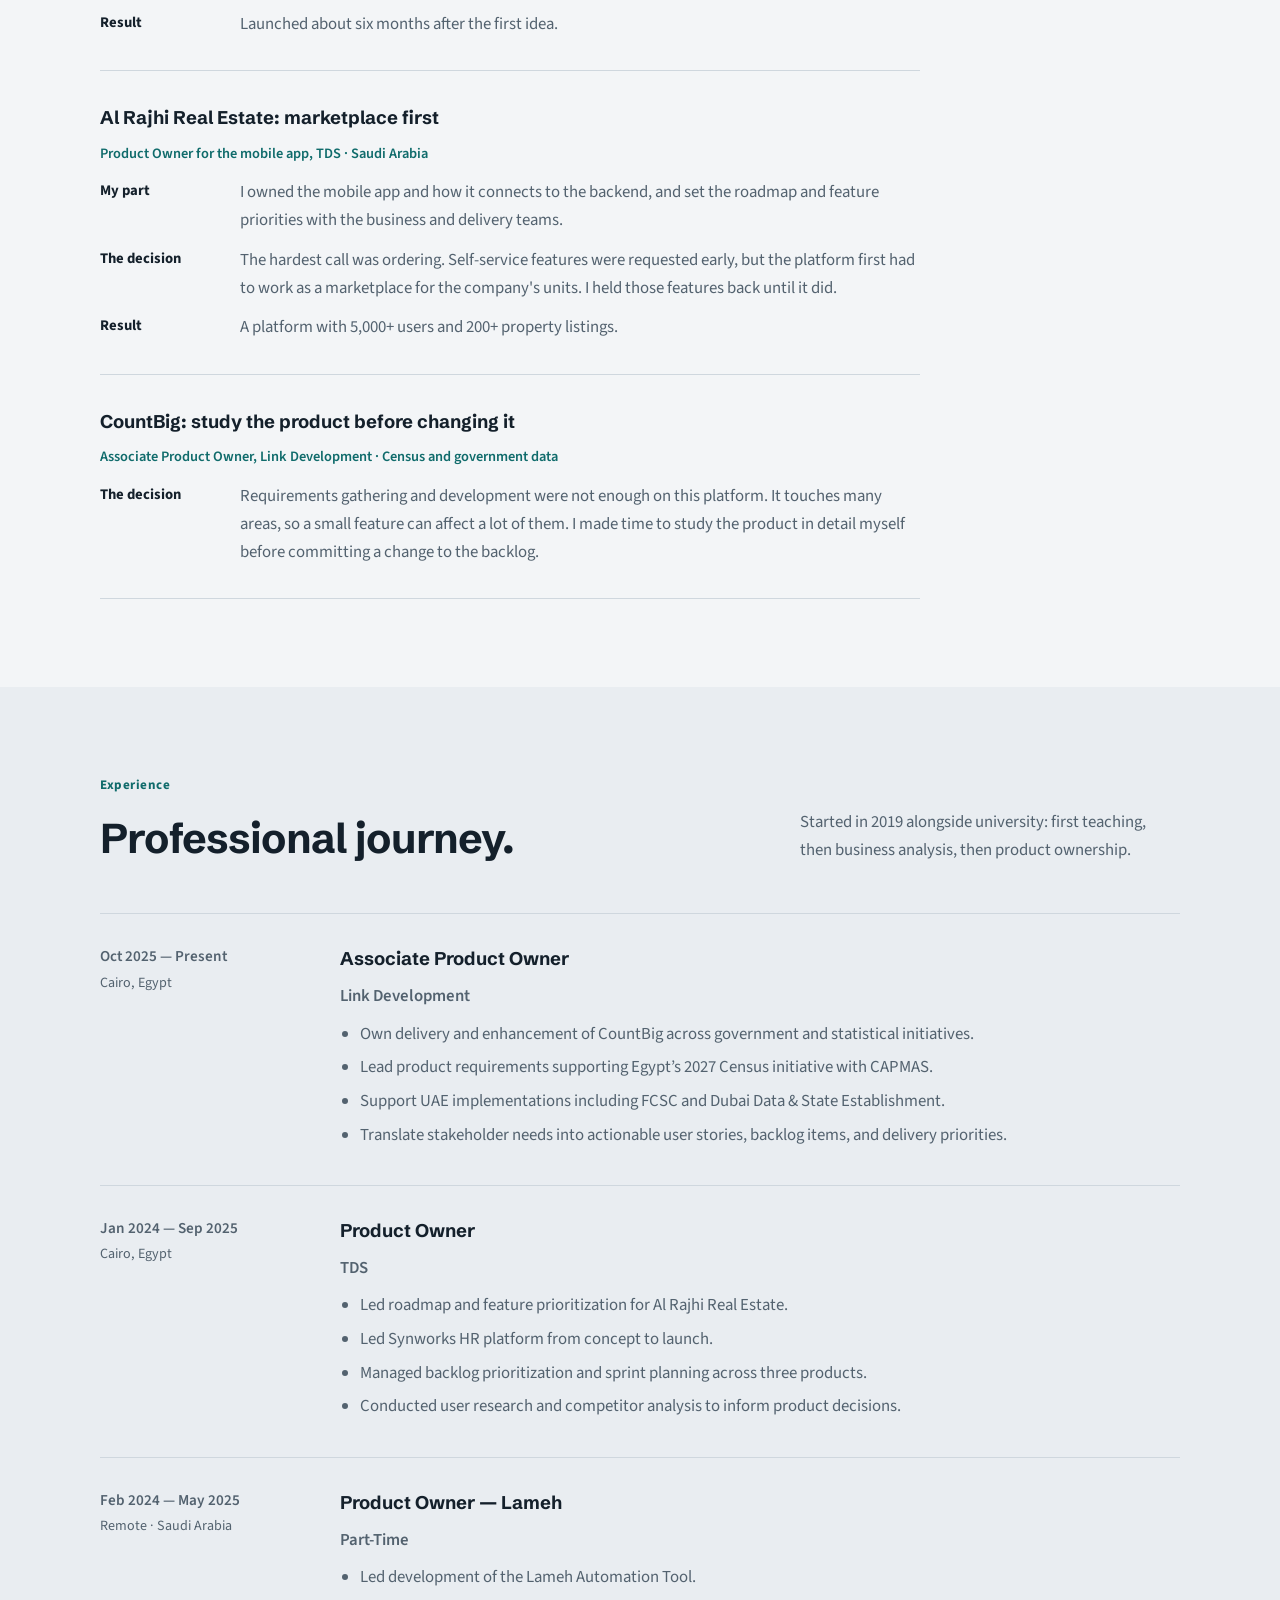
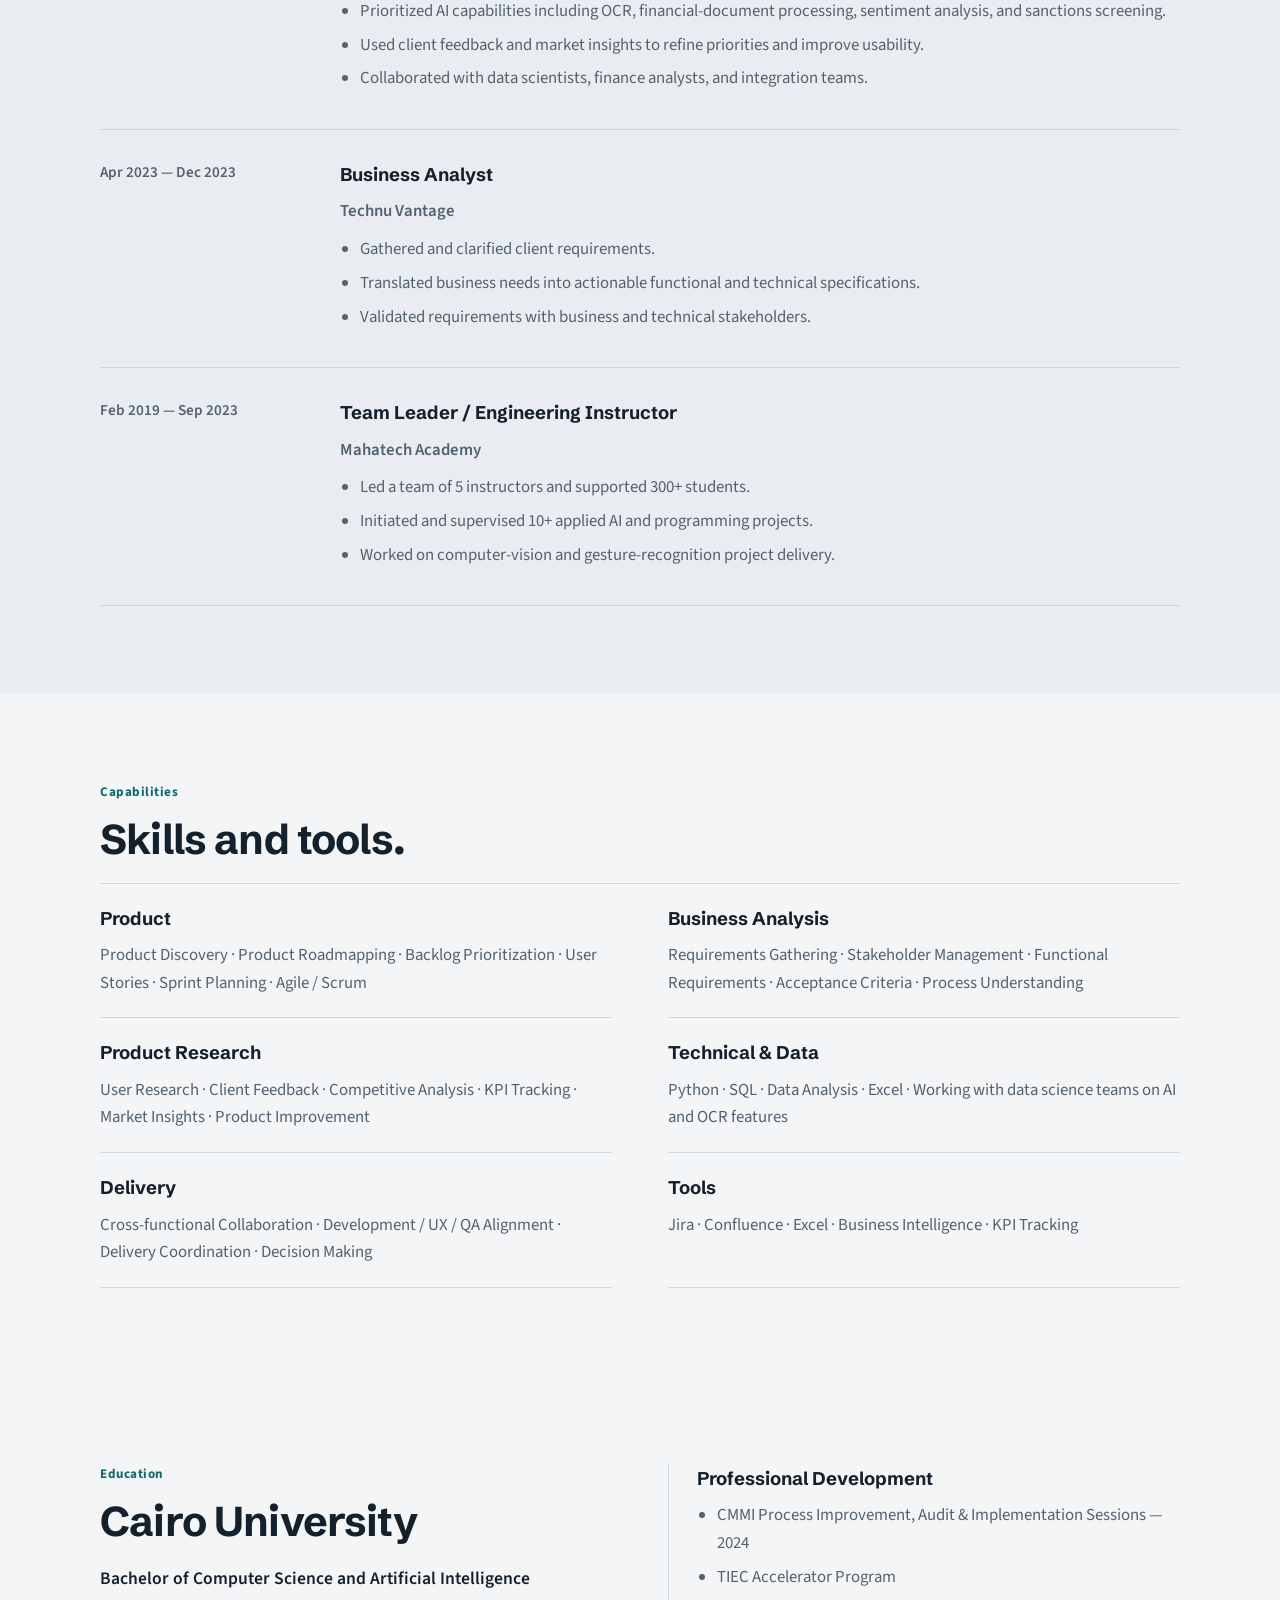
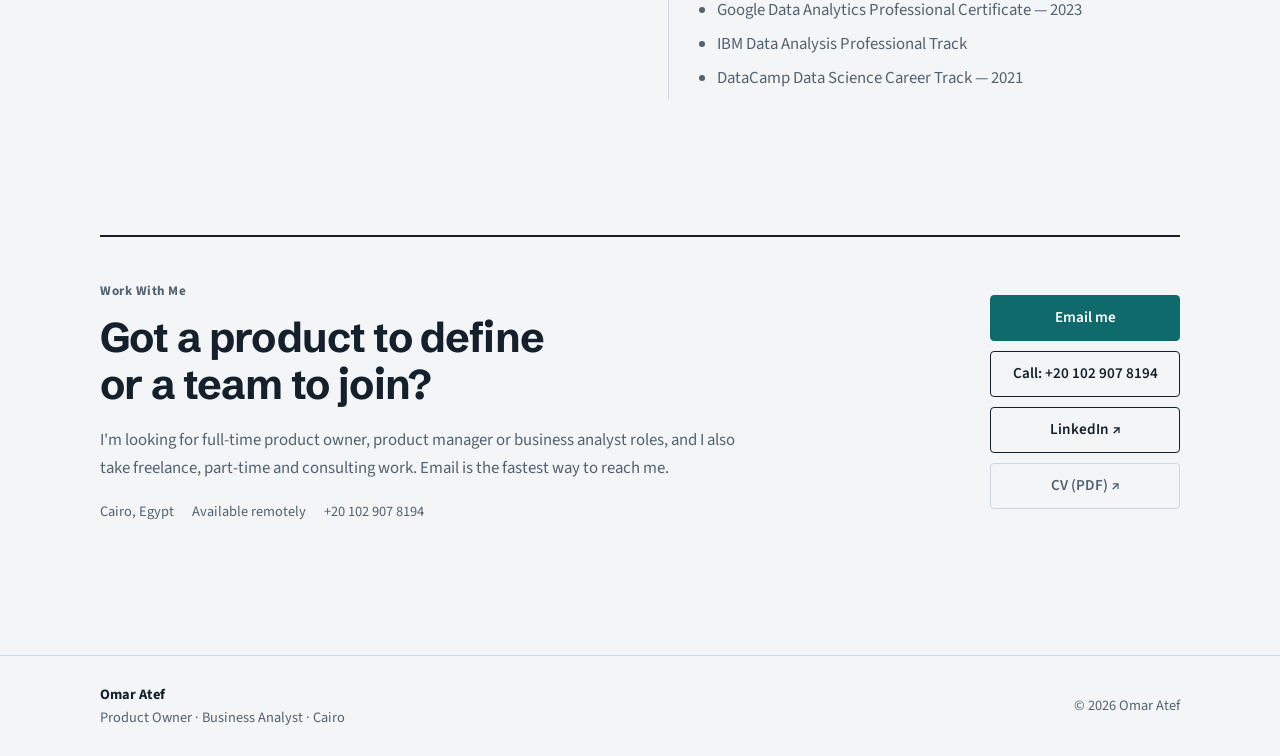
==== commit 9e17ab1c: "Add case studies section from Omar's answers Co-Authored-By: Claude Sonnet 5.5 <noreply@anthropic.co" ====
--- a/index.html
+++ b/index.html
@@ -23,7 +23,7 @@
     <div class="container nav-wrap">
       <a class="logo" href="#home" aria-label="Omar Atef home">OA<span>.</span></a>
       <nav class="nav" id="nav">
-        <a href="#about">About</a><a href="#services">Services</a><a href="#work">Work</a><a href="#experience">Experience</a><a href="#skills">Skills</a><a href="#contact">Contact</a>
+        <a href="#about">About</a><a href="#services">Services</a><a href="#work">Work</a><a href="#case-studies">Case studies</a><a href="#experience">Experience</a><a href="#skills">Skills</a><a href="#contact">Contact</a>
       </nav>
       <button class="menu-btn" id="menuBtn" aria-label="Toggle navigation">☰</button>
     </div>
@@ -108,7 +108,52 @@
       </div>
     </section>
 
-    <section class="section" id="experience">
+    <section class="section" id="case-studies">
+      <div class="container">
+        <p class="section-tag">Case studies</p>
+        <div class="section-heading"><div><h3>How I made the calls.</h3></div><p>Three projects, with the problem, my part and the decision that shaped each one.</p></div>
+        <div class="case-list">
+          <article class="case">
+            <h4>Lameh: reading company documents with AI</h4>
+            <p class="case-meta">Product Owner, part-time · Fintech, Saudi Arabia</p>
+            <dl>
+              <div><dt>Problem</dt><dd>Deciding whether a company deserves funding meant going through its company documents, bank statements, financial statements and commercial registration by hand. A single assessment took 30–45 days.</dd></div>
+              <div><dt>What I did</dt><dd>It was a startup where everyone did a bit of everything. Before writing any story I set up how we would work: accounts, Slack, Linear, the board, the working rules, and the automated connections between email, Slack and Linear. Then I wrote the user stories, and later joined the testing team.</dd></div>
+              <div><dt>The decision</dt><dd>We had to find product-market fit and still ship an MVP. I put the document classifier first: the tool takes many uploaded files and sorts them by company name and file type. Until that worked, there was nothing to analyse for each company.</dd></div>
+              <div><dt>Result</dt><dd>Risk assessment time went from 30–45 days to a few days.</dd></div>
+            </dl>
+          </article>
+          <article class="case">
+            <h4>Synworks: low-cost self-service on top of any ERP</h4>
+            <p class="case-meta">Product Owner, TDS · HR platform</p>
+            <dl>
+              <div><dt>Problem</dt><dd>Some employees only need simple self-service, such as checking in and out or applying for leave. Paying for a full ERP seat for that is expensive.</dd></div>
+              <div><dt>What I did</dt><dd>Defined the product from the first idea, wrote the roadmap and the backlog, and planned the sprints.</dd></div>
+              <div><dt>The decision</dt><dd>The first version was built around one ERP. Clients used different ones, so the product had to integrate with whichever ERP a client already had.</dd></div>
+              <div><dt>Result</dt><dd>Launched about six months after the first idea.</dd></div>
+            </dl>
+          </article>
+          <article class="case">
+            <h4>Al Rajhi Real Estate: marketplace first</h4>
+            <p class="case-meta">Product Owner for the mobile app, TDS · Saudi Arabia</p>
+            <dl>
+              <div><dt>My part</dt><dd>I owned the mobile app and how it connects to the backend, and set the roadmap and feature priorities with the business and delivery teams.</dd></div>
+              <div><dt>The decision</dt><dd>The hardest call was ordering. Self-service features were requested early, but the platform first had to work as a marketplace for the company's units. I held those features back until it did.</dd></div>
+              <div><dt>Result</dt><dd>A platform with 5,000+ users and 200+ property listings.</dd></div>
+            </dl>
+          </article>
+          <article class="case">
+            <h4>CountBig: study the product before changing it</h4>
+            <p class="case-meta">Associate Product Owner, Link Development · Census and government data</p>
+            <dl>
+              <div><dt>The decision</dt><dd>Requirements gathering and development were not enough on this platform. It touches many areas, so a small feature can affect a lot of them. I made time to study the product in detail myself before committing a change to the backlog.</dd></div>
+            </dl>
+          </article>
+        </div>
+      </div>
+    </section>
+
+    <section class="section alt" id="experience">
       <div class="container">
         <p class="section-tag">Experience</p>
         <div class="section-heading"><div><h3>Professional journey.</h3></div><p>Started in 2019 alongside university: first teaching, then business analysis, then product ownership.</p></div>
@@ -122,7 +167,7 @@
       </div>
     </section>
 
-    <section class="section alt" id="skills">
+    <section class="section" id="skills">
       <div class="container">
         <p class="section-tag">Capabilities</p><h3>Skills and tools.</h3>
         <div class="skills-grid">
--- a/styles.css
+++ b/styles.css
@@ -14,8 +14,9 @@
 .skills-grid{display:grid;grid-template-columns:repeat(2,1fr);gap:0 56px;border-top:1px solid var(--line)}.skill-box{padding:20px 0;border-bottom:1px solid var(--line)}.skill-box p{margin:0;color:var(--muted)}.education-grid{display:grid;grid-template-columns:1fr 1fr;gap:56px;align-items:start}.education-title{font-size:1.1rem;font-weight:600}.development-card{padding-left:28px;border-left:1px solid var(--line)}
 .contact-section{padding-top:48px}.contact-card{padding:44px 0;display:flex;align-items:center;justify-content:space-between;gap:40px;border-top:2px solid var(--text)}.contact-card>div:first-child{max-width:660px}.contact-card p{color:var(--muted)}.contact-meta{display:flex;flex-wrap:wrap;gap:4px 18px;color:var(--muted);font-size:.9rem}.contact-actions{display:flex;flex-direction:column;gap:10px;min-width:190px}
 footer{border-top:1px solid var(--line)}.footer-wrap{min-height:100px;display:flex;align-items:center;justify-content:space-between;gap:25px;color:var(--muted);font-size:.9rem}.footer-wrap>div{display:flex;flex-direction:column}.footer-wrap strong{color:var(--text)}
+ .case-list{border-top:1px solid var(--line)}.case{padding:32px 0;border-bottom:1px solid var(--line);max-width:820px}.case-meta{margin:0 0 14px;color:var(--accent);font-size:.9rem;font-weight:600}.case dl{margin:0;display:grid;gap:12px}.case dl>div{display:grid;grid-template-columns:120px 1fr;gap:20px}.case dt{font-weight:700;font-size:.92rem}.case dd{margin:0;color:var(--muted)}
 :focus-visible{outline:2px solid var(--accent);outline-offset:3px}
 @media(max-width:960px){.proof-grid{grid-template-columns:repeat(2,1fr)}.services-grid,.skills-grid{gap:0 32px}}
 @media(max-width:820px){.section{padding:64px 0}.hero{padding-top:48px}.hero-grid,.about-grid,.education-grid{grid-template-columns:1fr}.photo-shell,.mini-proof{margin-left:0}.about-grid{gap:12px}.section-heading,.contact-card{flex-direction:column;align-items:flex-start}.project-card,.timeline-item{grid-template-columns:1fr;gap:8px}.project-top{grid-row:auto}.project-card>*:not(.project-top){grid-column:1}.development-card{padding-left:0;border-left:0;border-top:1px solid var(--line);padding-top:20px}.contact-actions{width:100%;flex-direction:row;flex-wrap:wrap}.nav{display:none;position:absolute;top:64px;left:20px;right:20px;flex-direction:column;gap:12px;padding:18px;border:1px solid var(--line);background:var(--bg);box-shadow:0 12px 30px rgba(20,32,43,.12)}.nav.open{display:flex}.menu-btn{display:block}}
-@media(max-width:600px){.container{width:min(calc(100% - 32px),var(--max))}.services-grid,.skills-grid,.proof-grid{grid-template-columns:1fr}.hero-actions .btn,.contact-actions .btn{width:100%}.footer-wrap{padding:25px 0;flex-direction:column;align-items:flex-start}}
+@media(max-width:600px){.case dl>div{grid-template-columns:1fr;gap:2px}.container{width:min(calc(100% - 32px),var(--max))}.services-grid,.skills-grid,.proof-grid{grid-template-columns:1fr}.hero-actions .btn,.contact-actions .btn{width:100%}.footer-wrap{padding:25px 0;flex-direction:column;align-items:flex-start}}
 @media(prefers-reduced-motion:reduce){html{scroll-behavior:auto}}
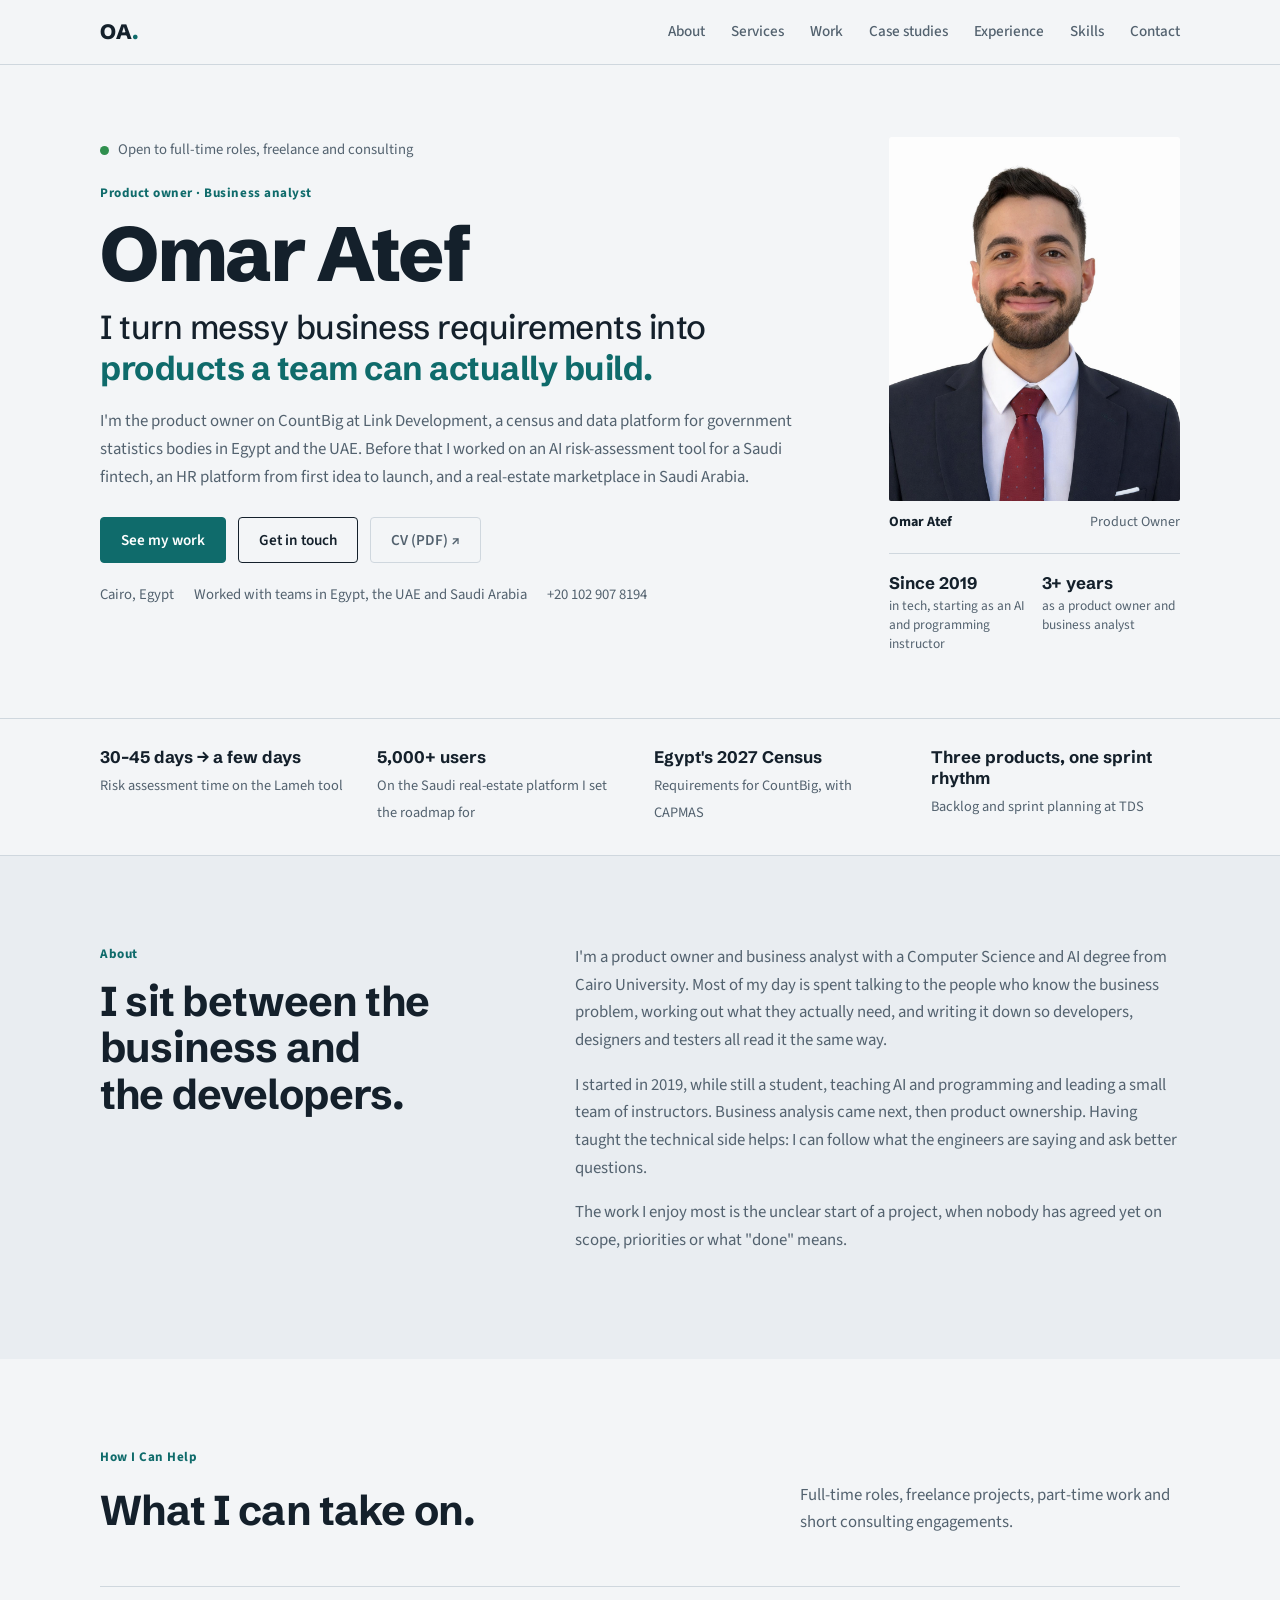
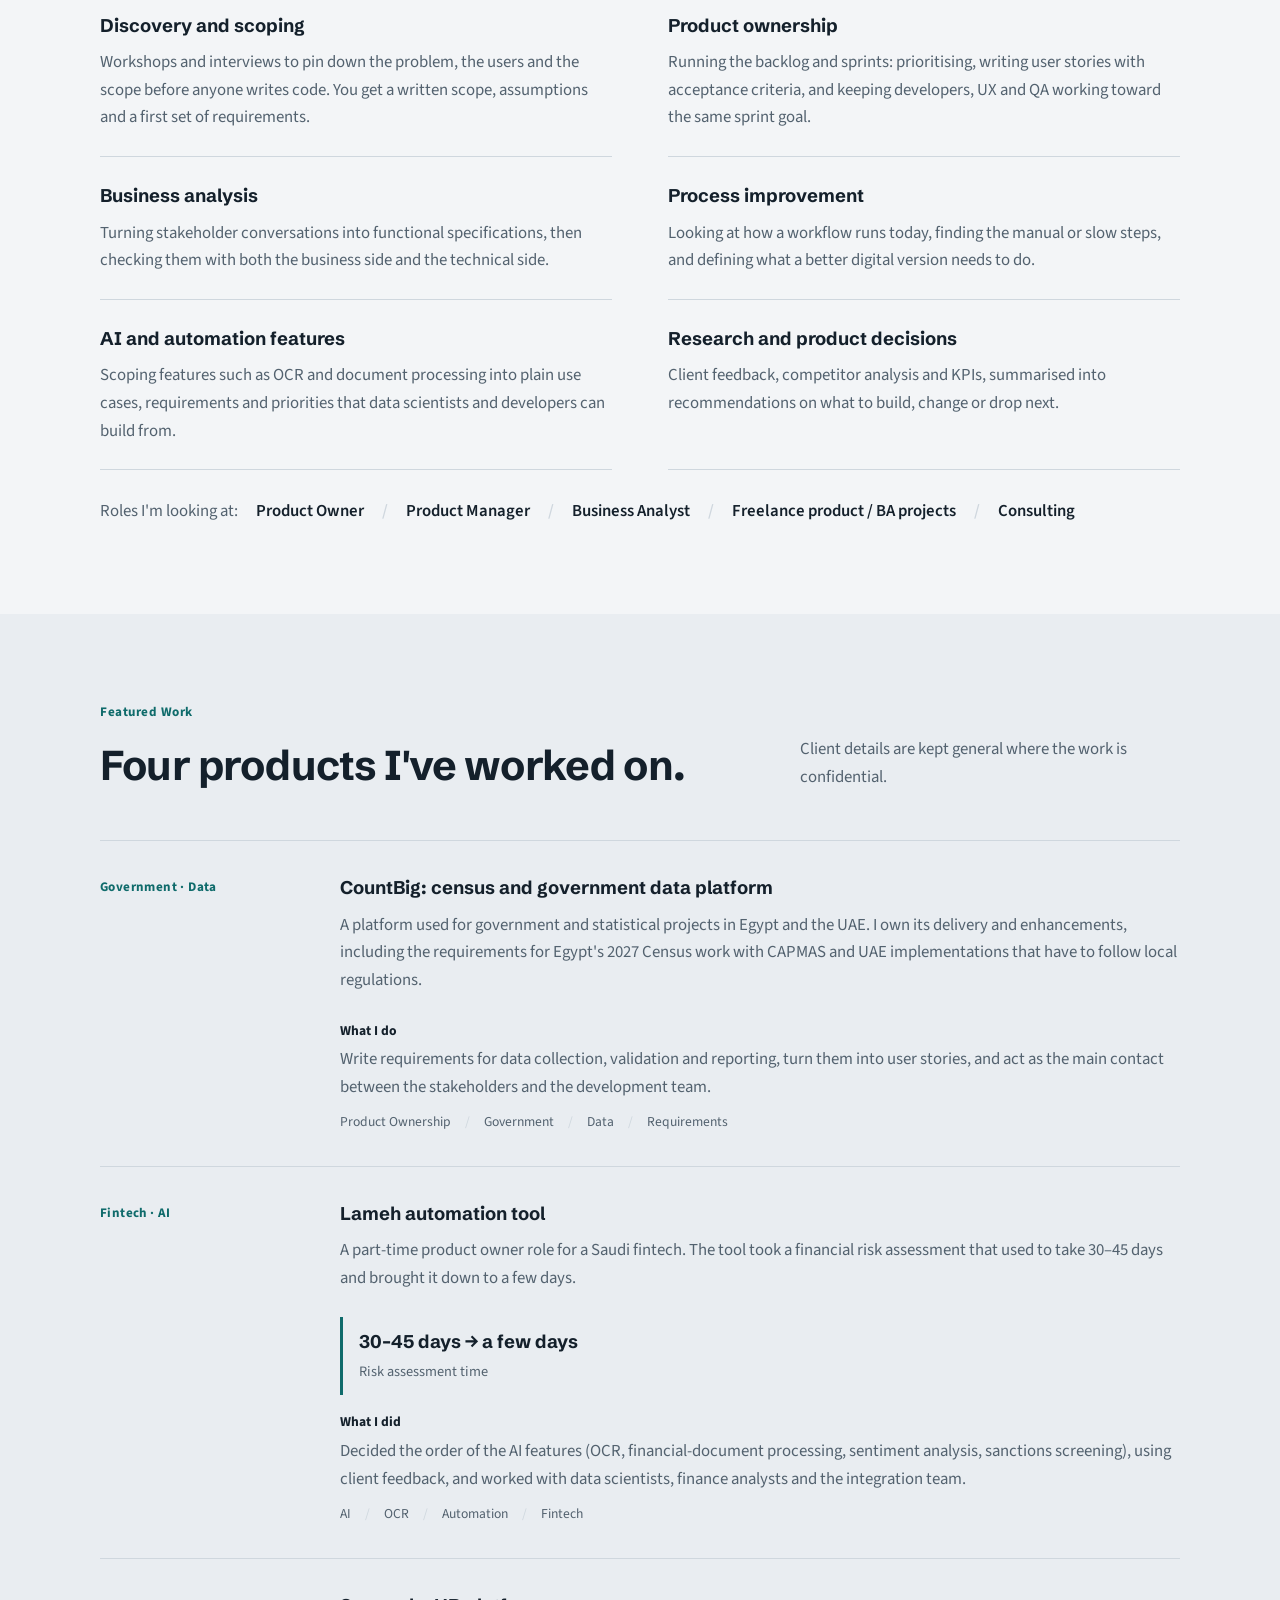
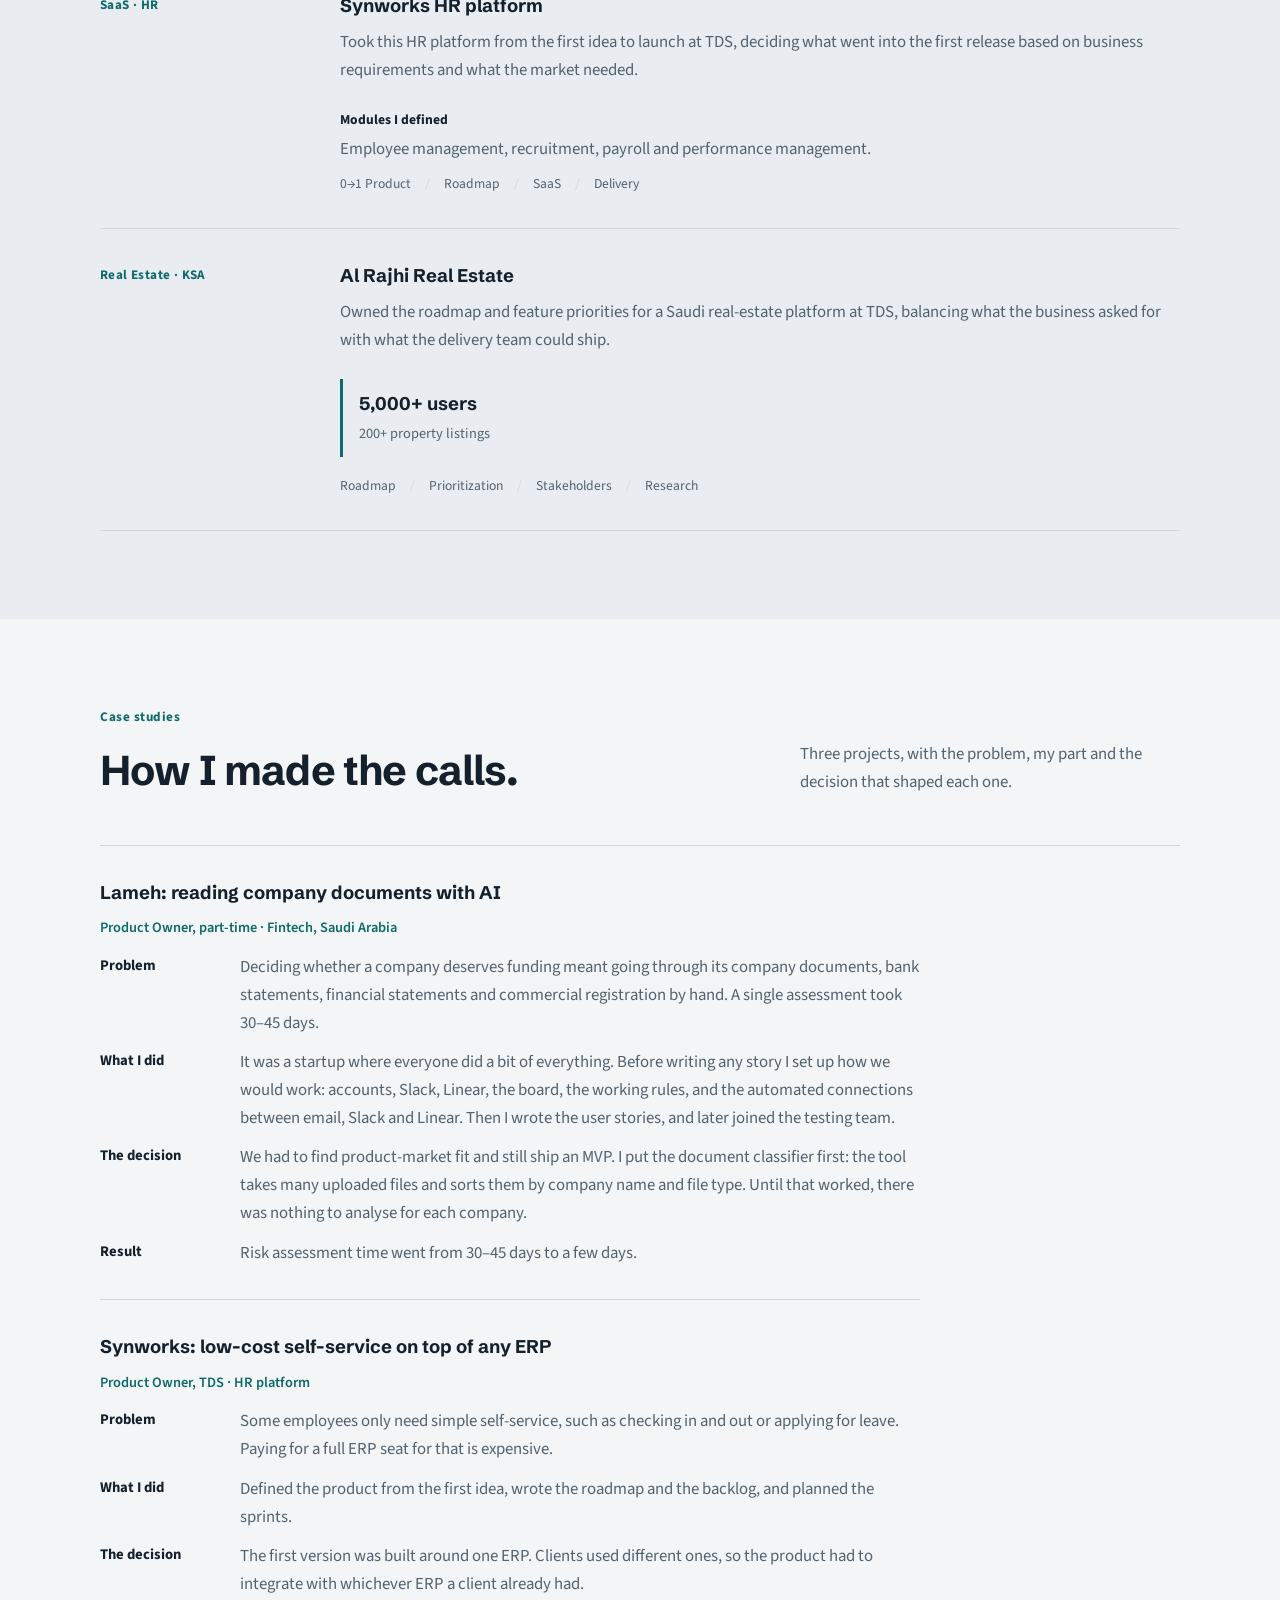
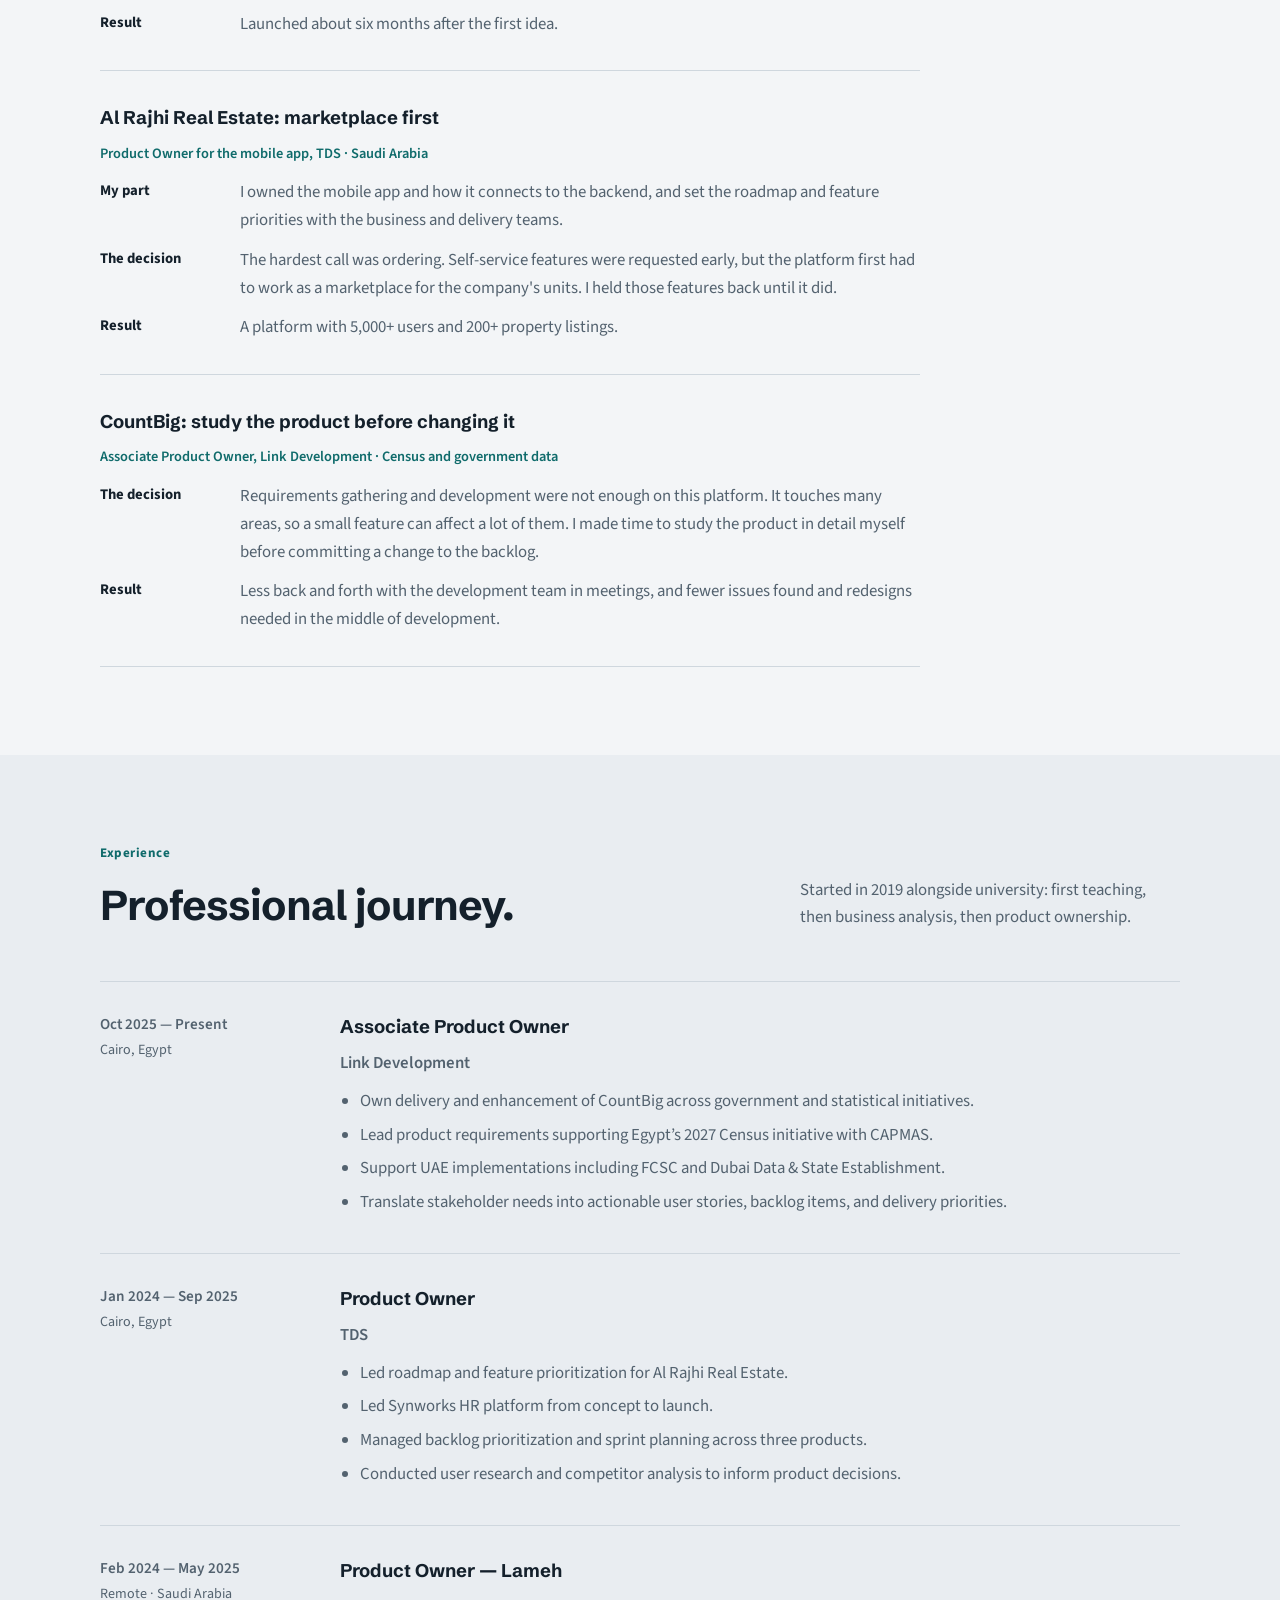
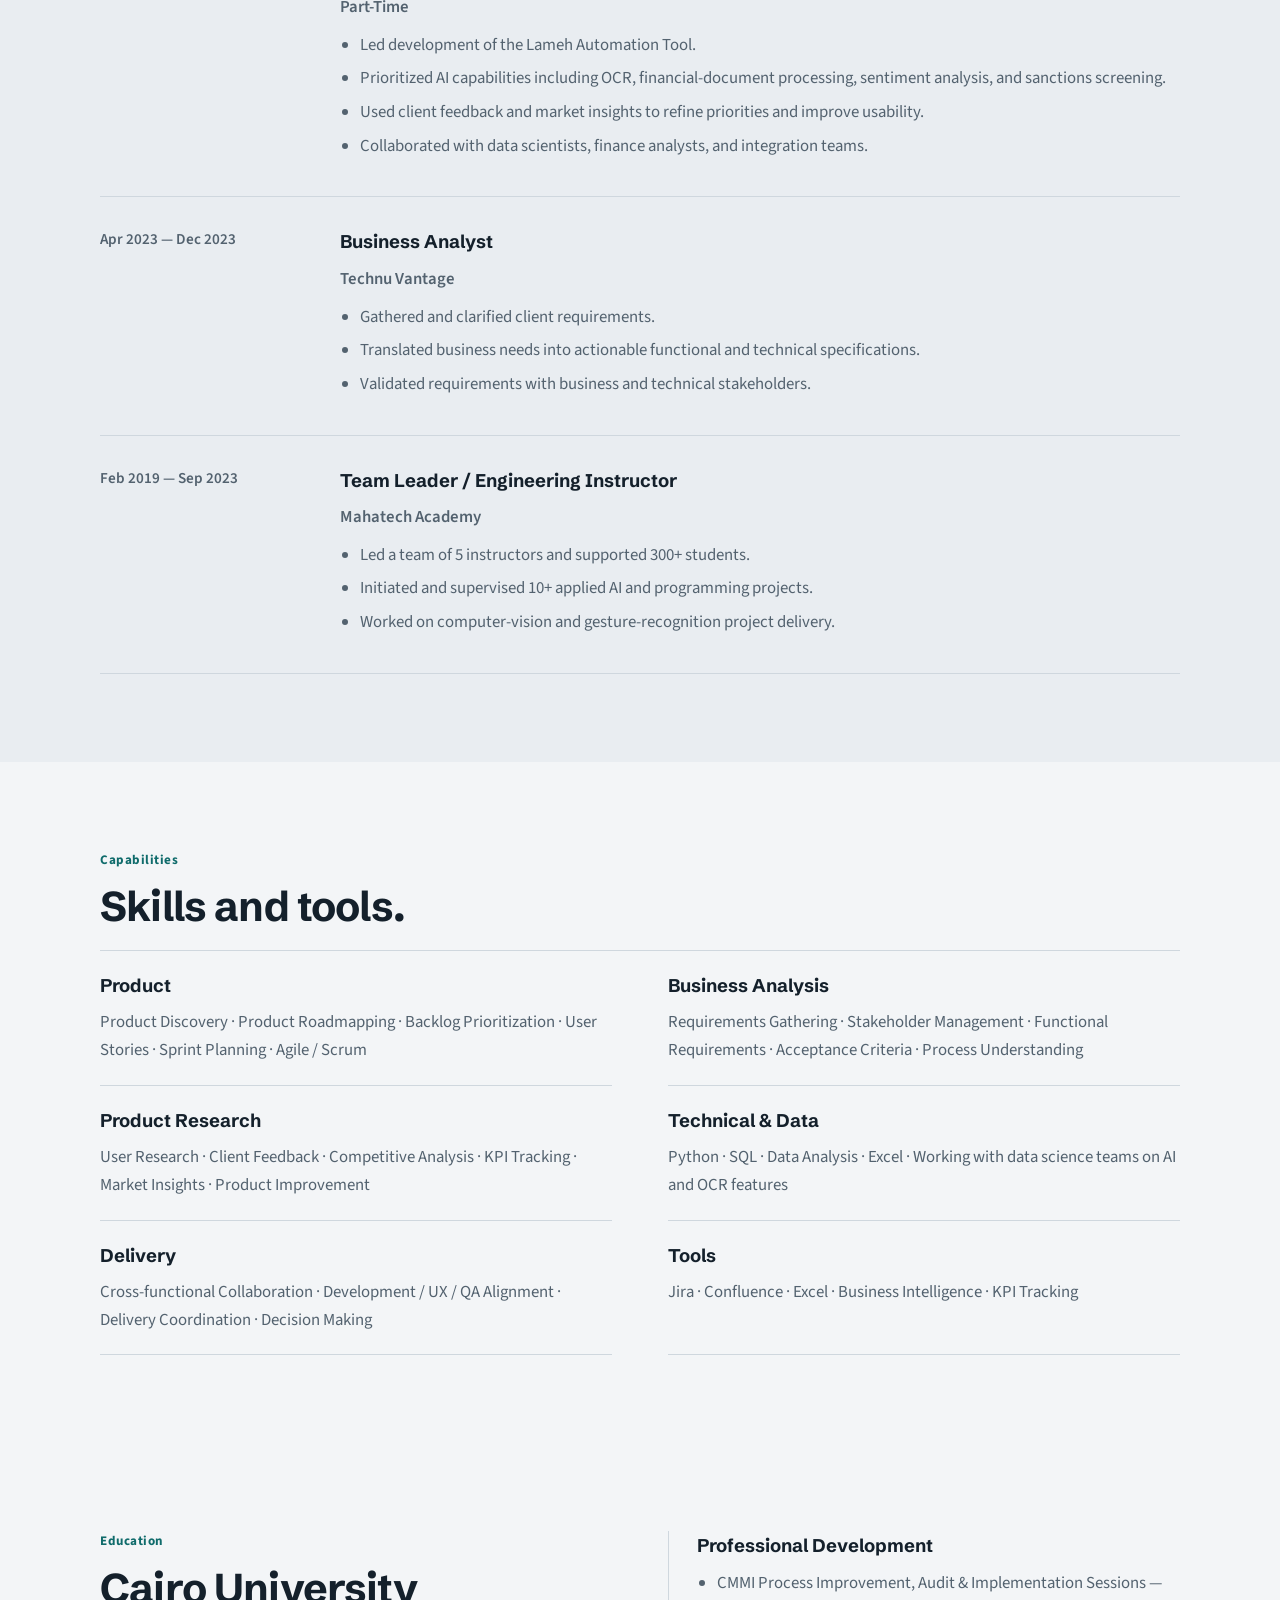
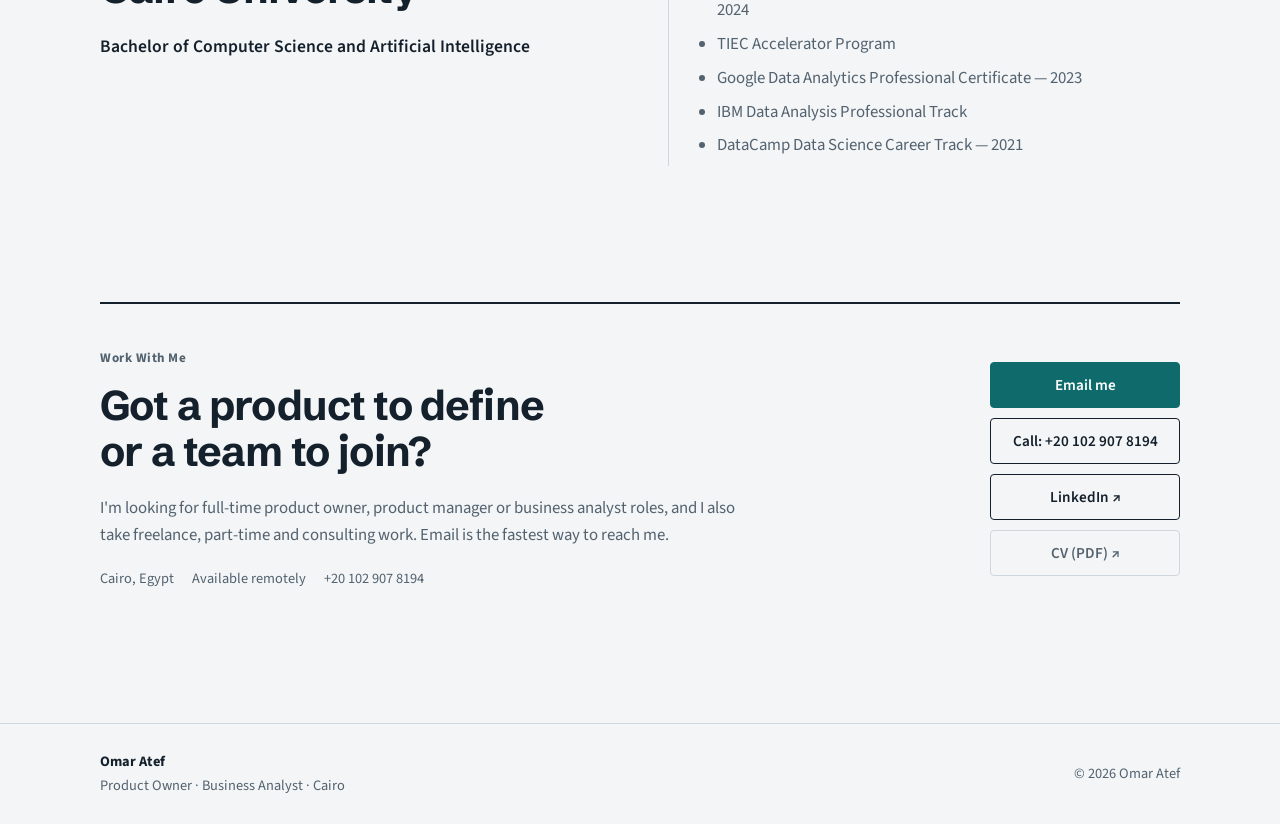
==== commit 152b46af: "Add CountBig result to case study Co-Authored-By: Claude Sonnet 5.5 <noreply@anthropic.com> Claude-S" ====
--- a/index.html
+++ b/index.html
@@ -147,6 +147,7 @@
             <p class="case-meta">Associate Product Owner, Link Development · Census and government data</p>
             <dl>
               <div><dt>The decision</dt><dd>Requirements gathering and development were not enough on this platform. It touches many areas, so a small feature can affect a lot of them. I made time to study the product in detail myself before committing a change to the backlog.</dd></div>
+              <div><dt>Result</dt><dd>Less back and forth with the development team in meetings, and fewer issues found and redesigns needed in the middle of development.</dd></div>
             </dl>
           </article>
         </div>
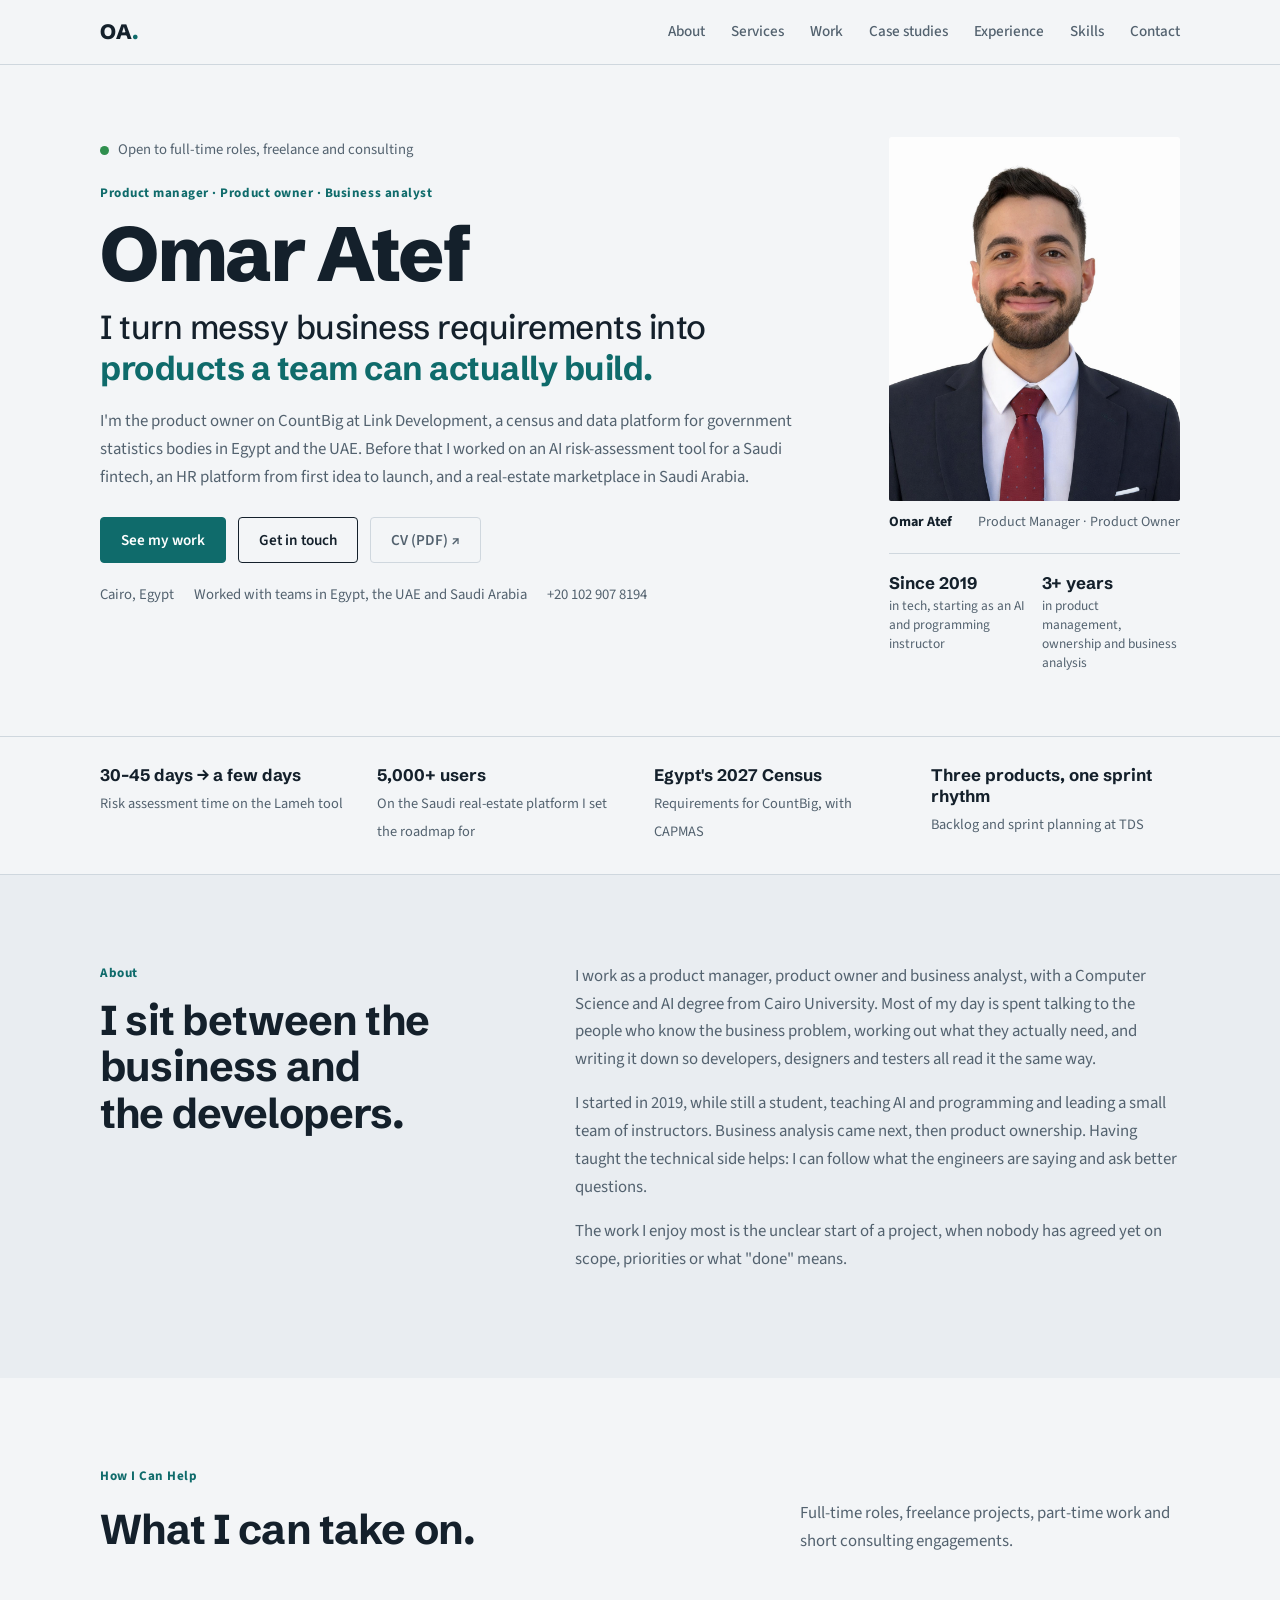
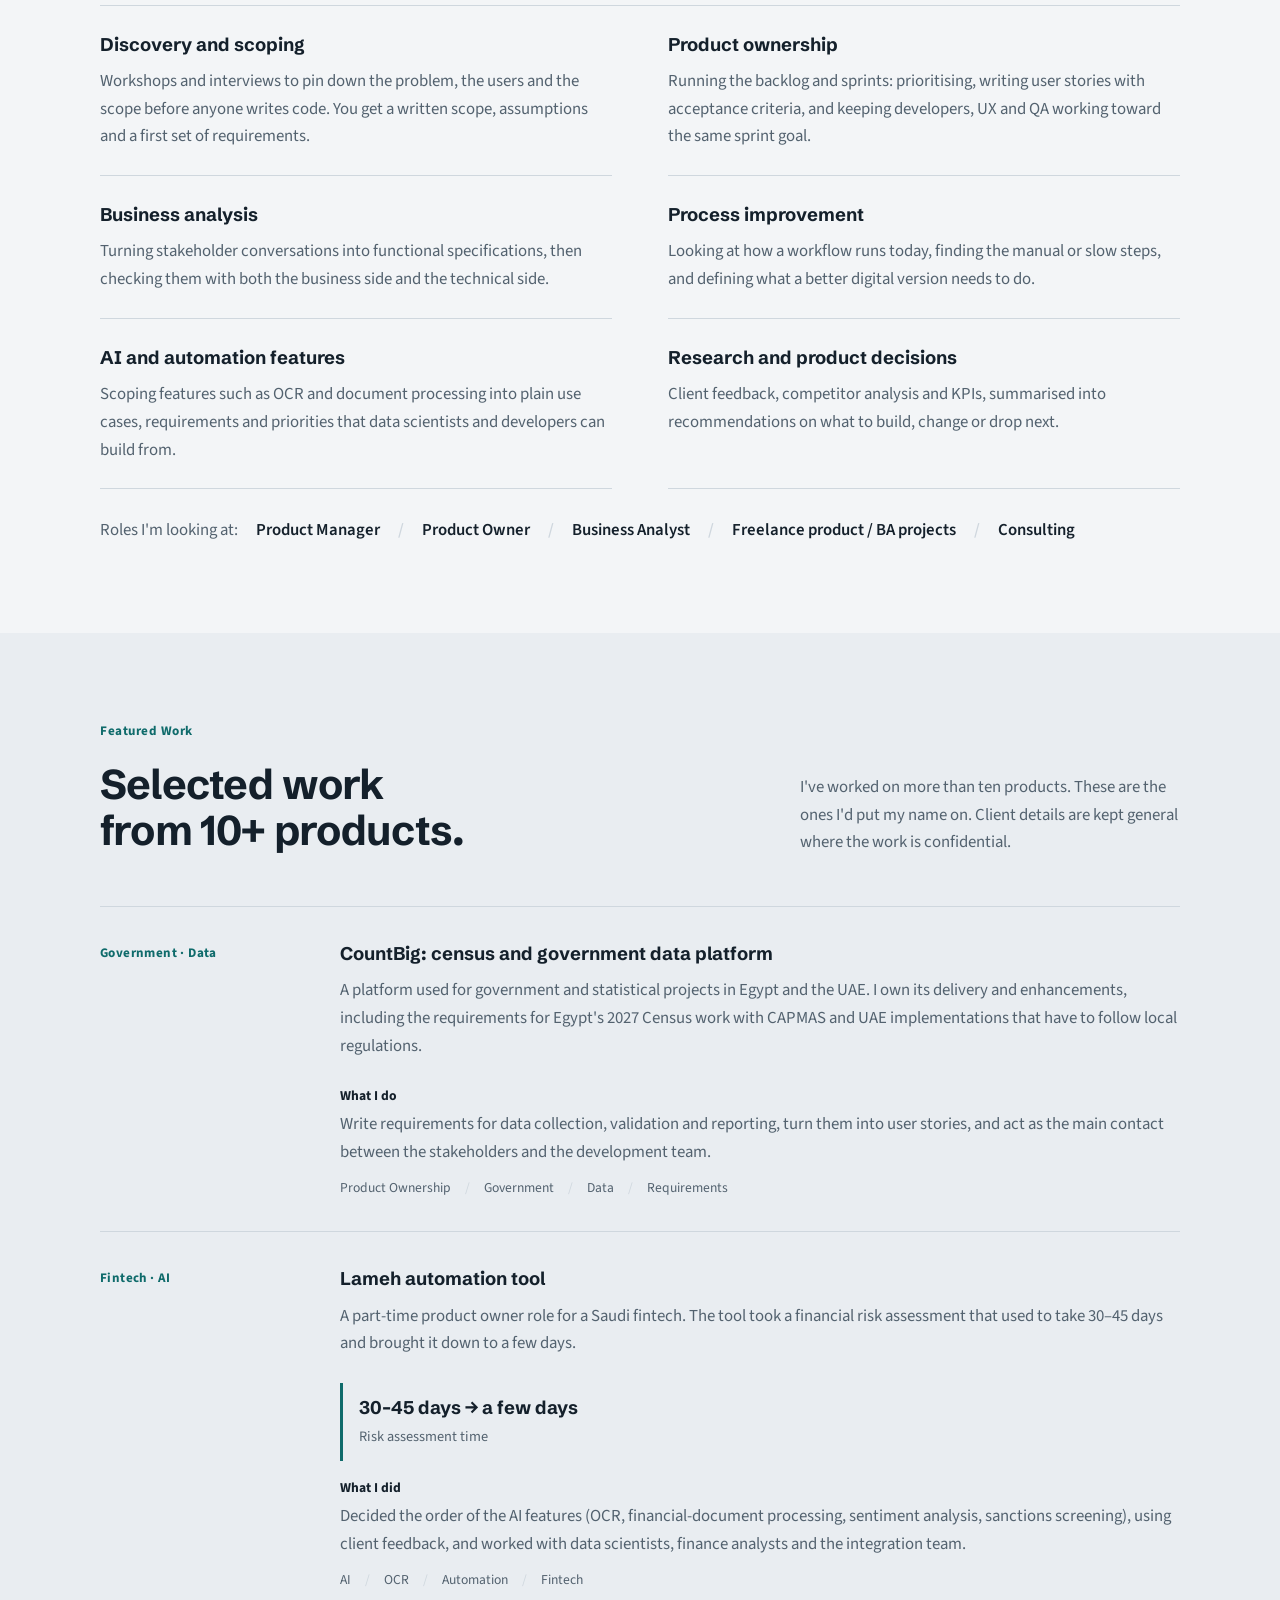
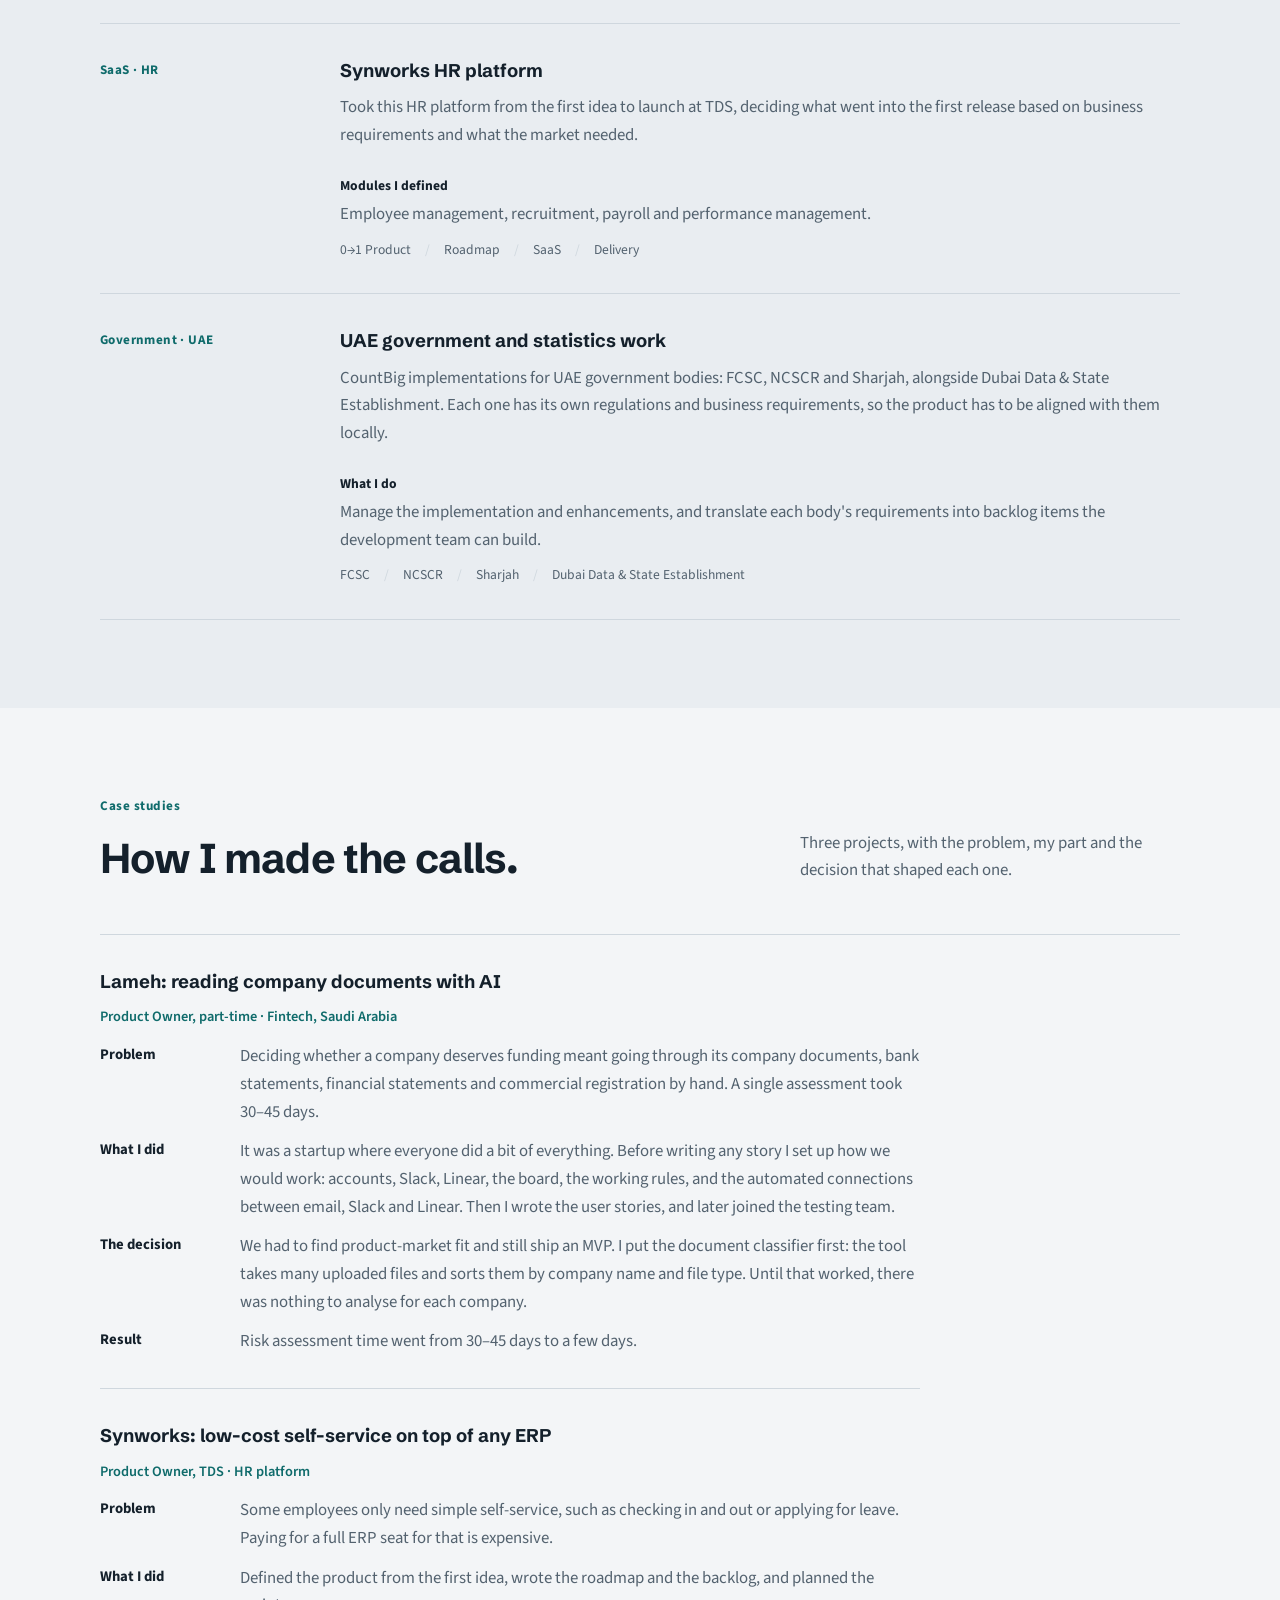
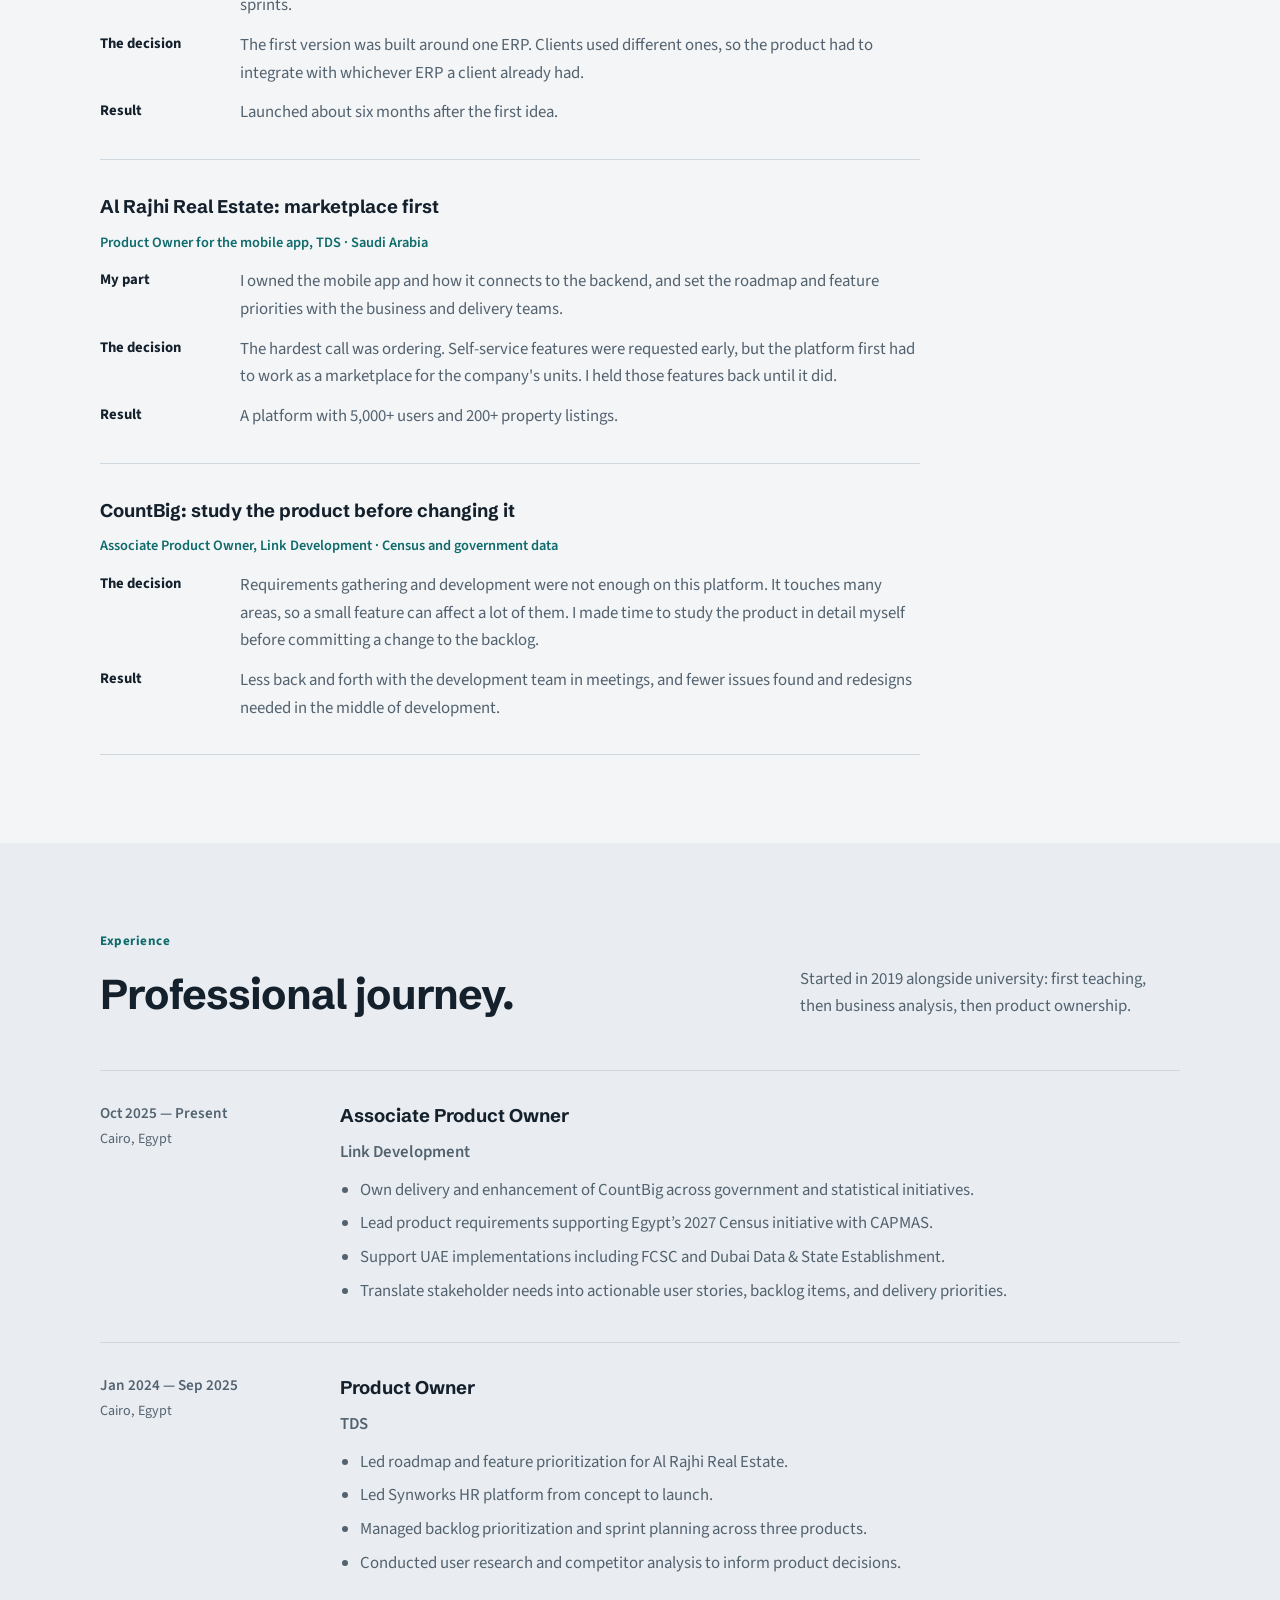
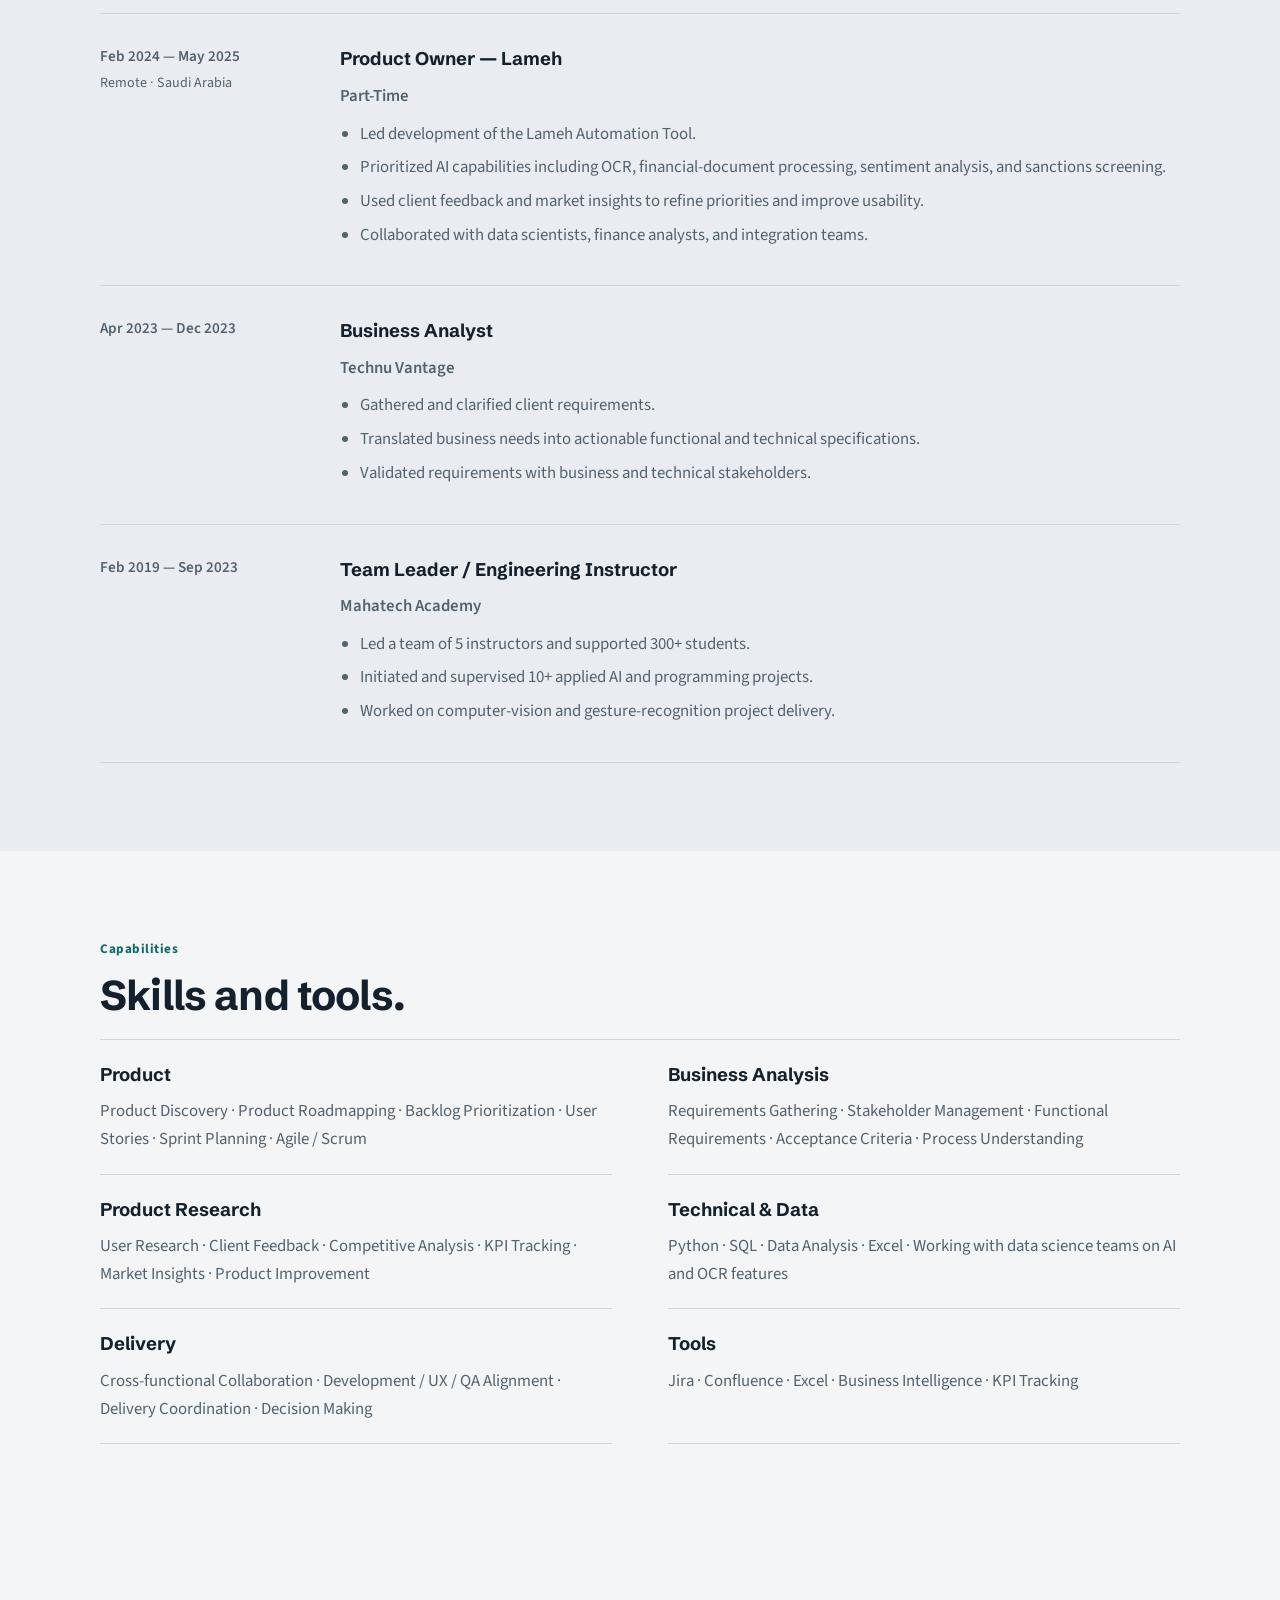
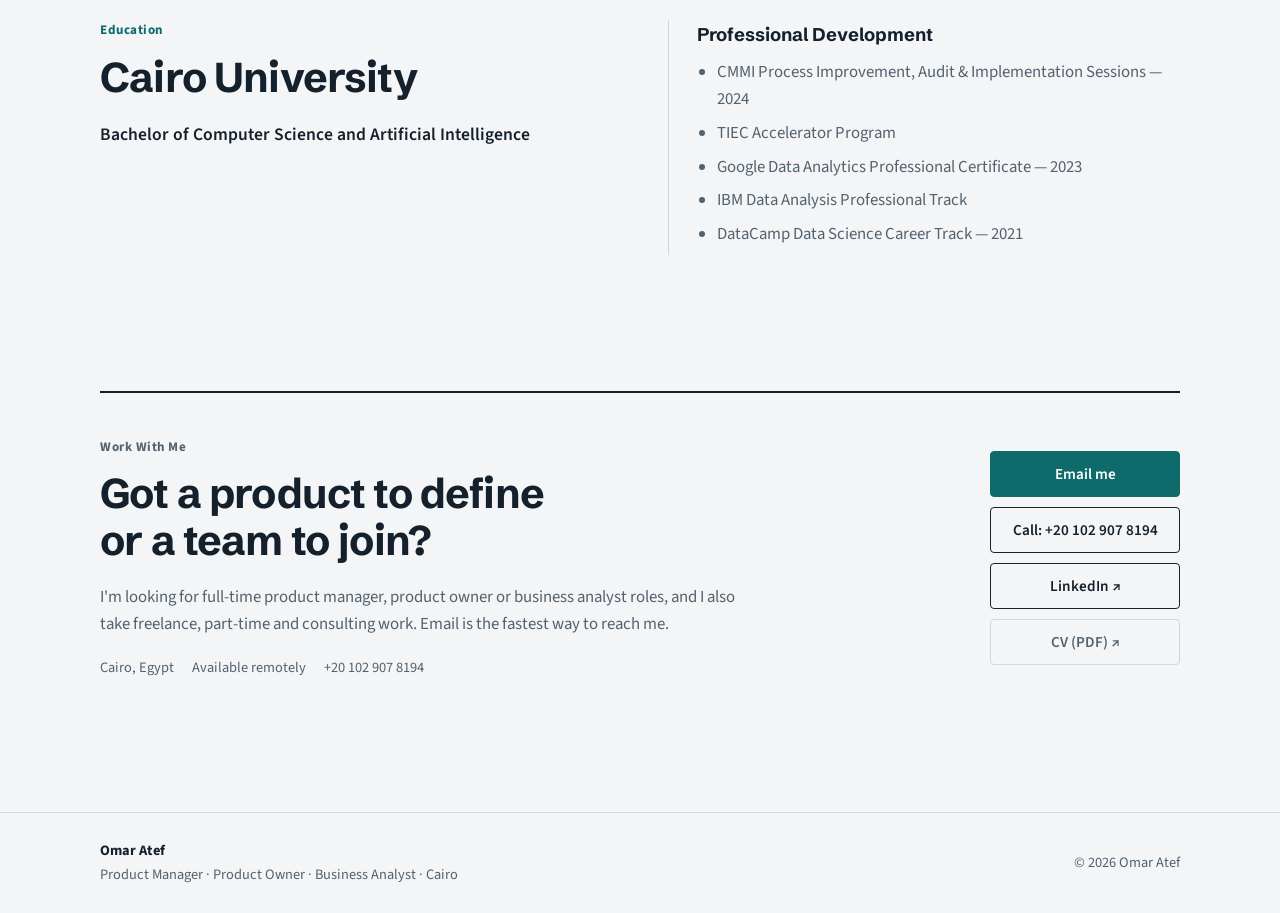
==== commit 39815560: "Put product manager first, add UAE government work card, show 10+ products Co-Authored-By: Claude So" ====
--- a/index.html
+++ b/index.html
@@ -3,15 +3,15 @@
 <head>
   <meta charset="UTF-8" />
   <meta name="viewport" content="width=device-width, initial-scale=1.0" />
-  <meta name="description" content="Omar Atef is a product owner and business analyst in Cairo. He is currently on CountBig, a census and government-data platform used in Egypt and the UAE, and has also built products in fintech, HR and real estate." />
-  <meta property="og:title" content="Omar Atef | Product Owner & Business Analyst" />
-  <meta property="og:description" content="Product owner and business analyst in Cairo. Census and government data, fintech, HR and real-estate products across Egypt, the UAE and Saudi Arabia." />
+  <meta name="description" content="Omar Atef is a product manager, product owner and business analyst in Cairo. He is currently on CountBig, a census and government-data platform used in Egypt and the UAE, and has also built products in fintech, HR and real estate." />
+  <meta property="og:title" content="Omar Atef | Product Manager, Product Owner & Business Analyst" />
+  <meta property="og:description" content="Product manager, product owner and business analyst in Cairo. Census and government data, fintech, HR and real-estate products across Egypt, the UAE and Saudi Arabia." />
   <meta property="og:type" content="website" />
   <meta property="og:image" content="https://omar-atef.com/og-image.png" />
   <meta name="twitter:card" content="summary_large_image" />
   <meta property="og:url" content="https://omar-atef.com/" />
   <meta name="theme-color" content="#f3f5f7" />
-  <title>Omar Atef | Product Owner & Business Analyst</title>
+  <title>Omar Atef | Product Manager, Product Owner & Business Analyst</title>
   <link rel="preconnect" href="https://fonts.googleapis.com">
   <link rel="preconnect" href="https://fonts.gstatic.com" crossorigin>
   <link href="https://fonts.googleapis.com/css2?family=Schibsted+Grotesk:wght@500;700;800&family=Source+Sans+3:wght@400;500;600;700&display=swap" rel="stylesheet">
@@ -34,7 +34,7 @@
       <div class="container hero-grid">
         <div class="hero-copy-wrap">
           <div class="availability-pill"><span class="status-dot"></span>Open to full-time roles, freelance and consulting</div>
-          <p class="eyebrow">Product owner · Business analyst</p>
+          <p class="eyebrow">Product manager · Product owner · Business analyst</p>
           <h1>Omar Atef</h1>
           <h2>I turn messy business requirements into <span>products a team can actually build.</span></h2>
           <p class="hero-copy">I'm the product owner on CountBig at Link Development, a census and data platform for government statistics bodies in Egypt and the UAE. Before that I worked on an AI risk-assessment tool for a Saudi fintech, an HR platform from first idea to launch, and a real-estate marketplace in Saudi Arabia.</p>
@@ -49,11 +49,11 @@
         <aside class="photo-column">
           <div class="photo-shell">
             <img class="profile-photo" src="profile.png" alt="Omar Atef" onerror="this.onerror=null;this.src='profile-placeholder.svg';" />
-            <div class="photo-caption"><strong>Omar Atef</strong><span>Product Owner</span></div>
+            <div class="photo-caption"><strong>Omar Atef</strong><span>Product Manager · Product Owner</span></div>
           </div>
           <div class="mini-proof">
             <div><strong>Since 2019</strong><span>in tech, starting as an AI and programming instructor</span></div>
-            <div><strong>3+ years</strong><span>as a product owner and business analyst</span></div>
+            <div><strong>3+ years</strong><span>in product management, ownership and business analysis</span></div>
           </div>
         </aside>
       </div>
@@ -72,7 +72,7 @@
       <div class="container about-grid">
         <div><p class="section-tag">About</p><h3>I sit between the business and the developers.</h3></div>
         <div class="about-copy">
-          <p>I'm a product owner and business analyst with a Computer Science and AI degree from Cairo University. Most of my day is spent talking to the people who know the business problem, working out what they actually need, and writing it down so developers, designers and testers all read it the same way.</p>
+          <p>I work as a product manager, product owner and business analyst, with a Computer Science and AI degree from Cairo University. Most of my day is spent talking to the people who know the business problem, working out what they actually need, and writing it down so developers, designers and testers all read it the same way.</p>
           <p>I started in 2019, while still a student, teaching AI and programming and leading a small team of instructors. Business analysis came next, then product ownership. Having taught the technical side helps: I can follow what the engineers are saying and ask better questions.</p>
           <p>The work I enjoy most is the unclear start of a project, when nobody has agreed yet on scope, priorities or what "done" means.</p>
         </div>
@@ -91,19 +91,19 @@
           <article class="service-card"><h4>AI and automation features</h4><p>Scoping features such as OCR and document processing into plain use cases, requirements and priorities that data scientists and developers can build from.</p></article>
           <article class="service-card"><h4>Research and product decisions</h4><p>Client feedback, competitor analysis and KPIs, summarised into recommendations on what to build, change or drop next.</p></article>
         </div>
-        <div class="role-note"><span>Roles I'm looking at:</span><strong>Product Owner</strong><strong>Product Manager</strong><strong>Business Analyst</strong><strong>Freelance product / BA projects</strong><strong>Consulting</strong></div>
+        <div class="role-note"><span>Roles I'm looking at:</span><strong>Product Manager</strong><strong>Product Owner</strong><strong>Business Analyst</strong><strong>Freelance product / BA projects</strong><strong>Consulting</strong></div>
       </div>
     </section>
 
     <section class="section alt" id="work">
       <div class="container">
         <p class="section-tag">Featured Work</p>
-        <div class="section-heading"><div><h3>Four products I've worked on.</h3></div><p>Client details are kept general where the work is confidential.</p></div>
+        <div class="section-heading"><div><h3>Selected work from 10+ products.</h3></div><p>I've worked on more than ten products. These are the ones I'd put my name on. Client details are kept general where the work is confidential.</p></div>
         <div class="project-grid">
           <article class="project-card"><div class="project-top"><span class="project-sector">Government · Data</span></div><h4>CountBig: census and government data platform</h4><p>A platform used for government and statistical projects in Egypt and the UAE. I own its delivery and enhancements, including the requirements for Egypt's 2027 Census work with CAPMAS and UAE implementations that have to follow local regulations.</p><div class="project-detail"><span>What I do</span><p>Write requirements for data collection, validation and reporting, turn them into user stories, and act as the main contact between the stakeholders and the development team.</p></div><div class="tags"><span>Product Ownership</span><span>Government</span><span>Data</span><span>Requirements</span></div></article>
           <article class="project-card featured-card"><div class="project-top"><span class="project-sector">Fintech · AI</span></div><h4>Lameh automation tool</h4><p>A part-time product owner role for a Saudi fintech. The tool took a financial risk assessment that used to take 30–45 days and brought it down to a few days.</p><div class="impact-box"><strong>30–45 days → a few days</strong><span>Risk assessment time</span></div><div class="project-detail"><span>What I did</span><p>Decided the order of the AI features (OCR, financial-document processing, sentiment analysis, sanctions screening), using client feedback, and worked with data scientists, finance analysts and the integration team.</p></div><div class="tags"><span>AI</span><span>OCR</span><span>Automation</span><span>Fintech</span></div></article>
           <article class="project-card"><div class="project-top"><span class="project-sector">SaaS · HR</span></div><h4>Synworks HR platform</h4><p>Took this HR platform from the first idea to launch at TDS, deciding what went into the first release based on business requirements and what the market needed.</p><div class="project-detail"><span>Modules I defined</span><p>Employee management, recruitment, payroll and performance management.</p></div><div class="tags"><span>0→1 Product</span><span>Roadmap</span><span>SaaS</span><span>Delivery</span></div></article>
-          <article class="project-card"><div class="project-top"><span class="project-sector">Real Estate · KSA</span></div><h4>Al Rajhi Real Estate</h4><p>Owned the roadmap and feature priorities for a Saudi real-estate platform at TDS, balancing what the business asked for with what the delivery team could ship.</p><div class="impact-box"><strong>5,000+ users</strong><span>200+ property listings</span></div><div class="tags"><span>Roadmap</span><span>Prioritization</span><span>Stakeholders</span><span>Research</span></div></article>
+          <article class="project-card"><div class="project-top"><span class="project-sector">Government · UAE</span></div><h4>UAE government and statistics work</h4><p>CountBig implementations for UAE government bodies: FCSC, NCSCR and Sharjah, alongside Dubai Data &amp; State Establishment. Each one has its own regulations and business requirements, so the product has to be aligned with them locally.</p><div class="project-detail"><span>What I do</span><p>Manage the implementation and enhancements, and translate each body's requirements into backlog items the development team can build.</p></div><div class="tags"><span>FCSC</span><span>NCSCR</span><span>Sharjah</span><span>Dubai Data &amp; State Establishment</span></div></article>
         </div>
       </div>
     </section>
@@ -191,13 +191,13 @@
 
     <section class="section contact-section" id="contact">
       <div class="container contact-card">
-        <div><p class="section-tag">Work With Me</p><h3>Got a product to define or a team to join?</h3><p>I'm looking for full-time product owner, product manager or business analyst roles, and I also take freelance, part-time and consulting work. Email is the fastest way to reach me.</p><div class="contact-meta"><span>Cairo, Egypt</span><span>Available remotely</span><span>+20 102 907 8194</span></div></div>
+        <div><p class="section-tag">Work With Me</p><h3>Got a product to define or a team to join?</h3><p>I'm looking for full-time product manager, product owner or business analyst roles, and I also take freelance, part-time and consulting work. Email is the fastest way to reach me.</p><div class="contact-meta"><span>Cairo, Egypt</span><span>Available remotely</span><span>+20 102 907 8194</span></div></div>
         <div class="contact-actions"><a class="btn primary" href="mailto:oatef971@gmail.com?subject=Product%20Opportunity%20for%20Omar%20Atef">Email me</a><a class="btn secondary" href="tel:+201029078194">Call: +20 102 907 8194</a><a class="btn secondary" href="https://www.linkedin.com/in/omar-atef-851647195" target="_blank" rel="noopener">LinkedIn ↗</a><a class="btn ghost" href="cv.pdf" target="_blank" rel="noopener">CV (PDF) ↗</a></div>
       </div>
     </section>
   </main>
 
-  <footer><div class="container footer-wrap"><div><strong>Omar Atef</strong><span>Product Owner · Business Analyst · Cairo</span></div><span>© <span id="year"></span> Omar Atef</span></div></footer>
+  <footer><div class="container footer-wrap"><div><strong>Omar Atef</strong><span>Product Manager · Product Owner · Business Analyst · Cairo</span></div><span>© <span id="year"></span> Omar Atef</span></div></footer>
   <script src="script.js"></script>
 </body>
 </html>
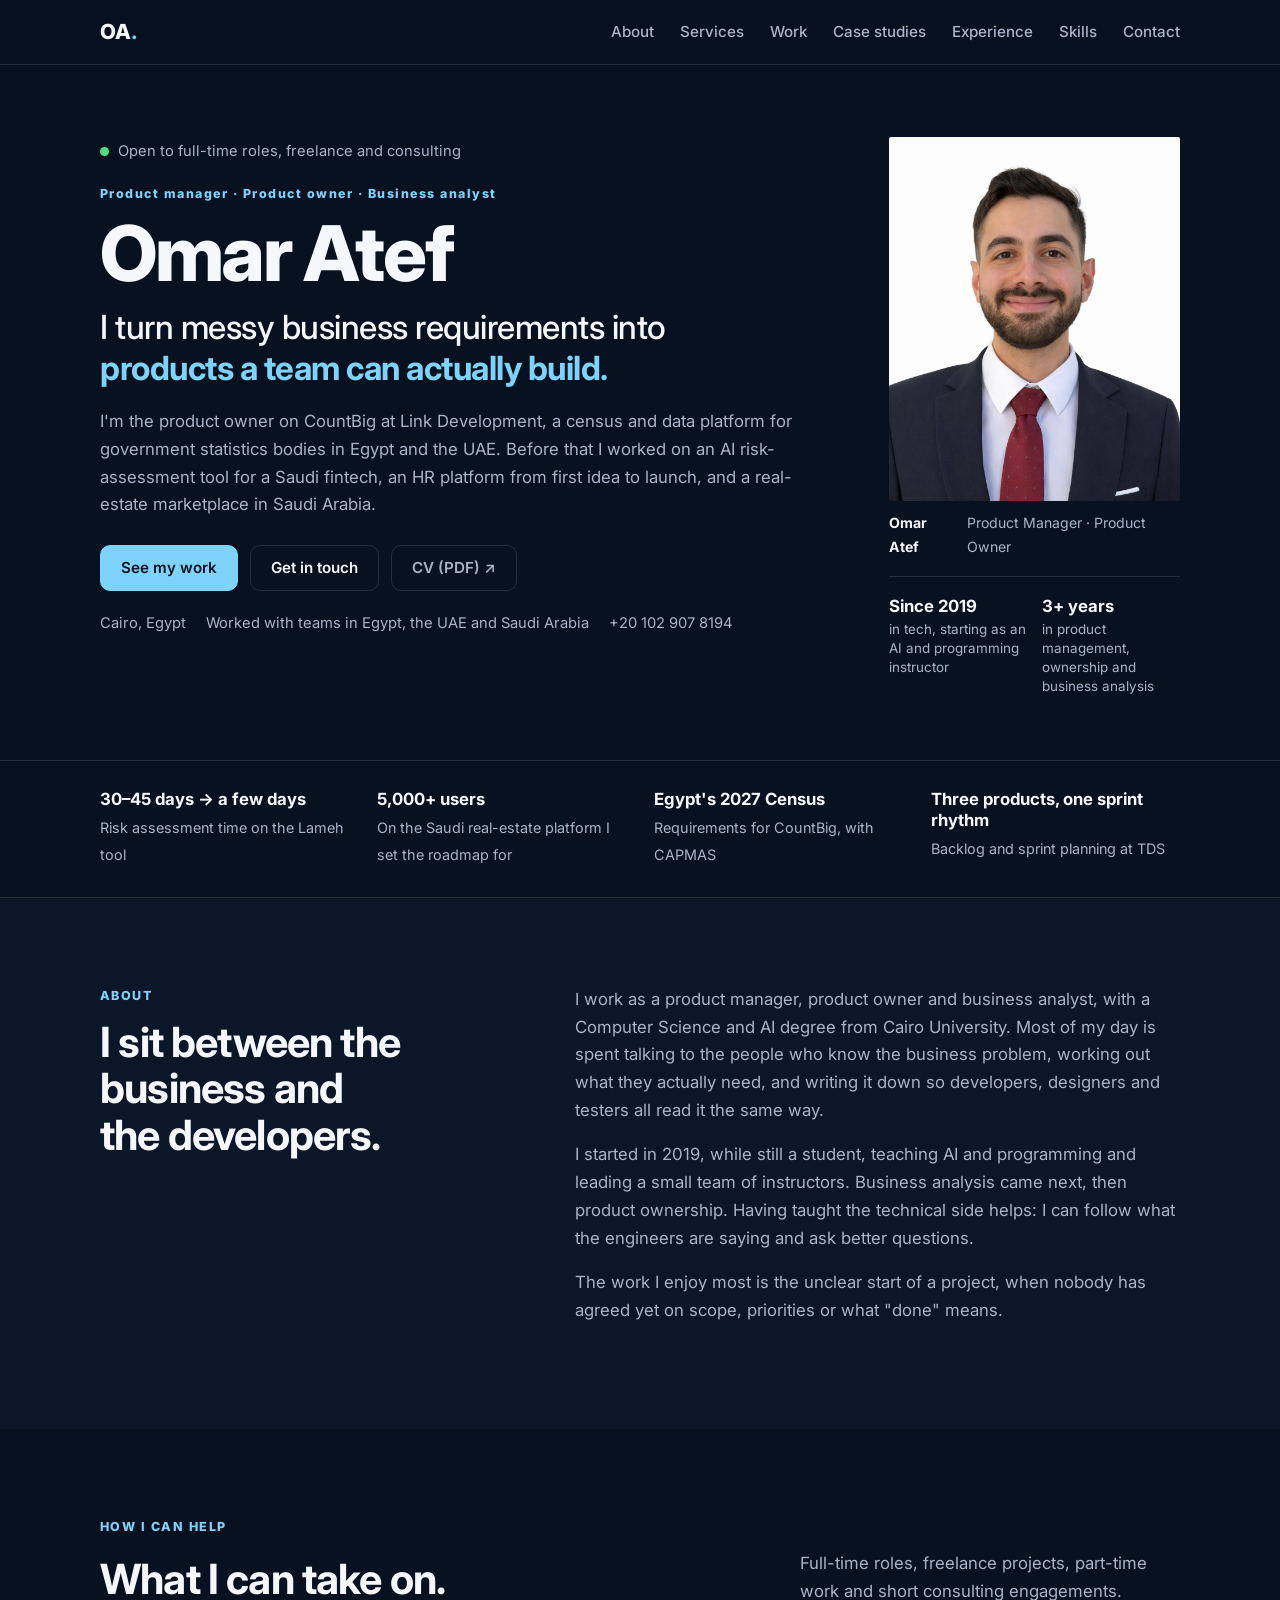
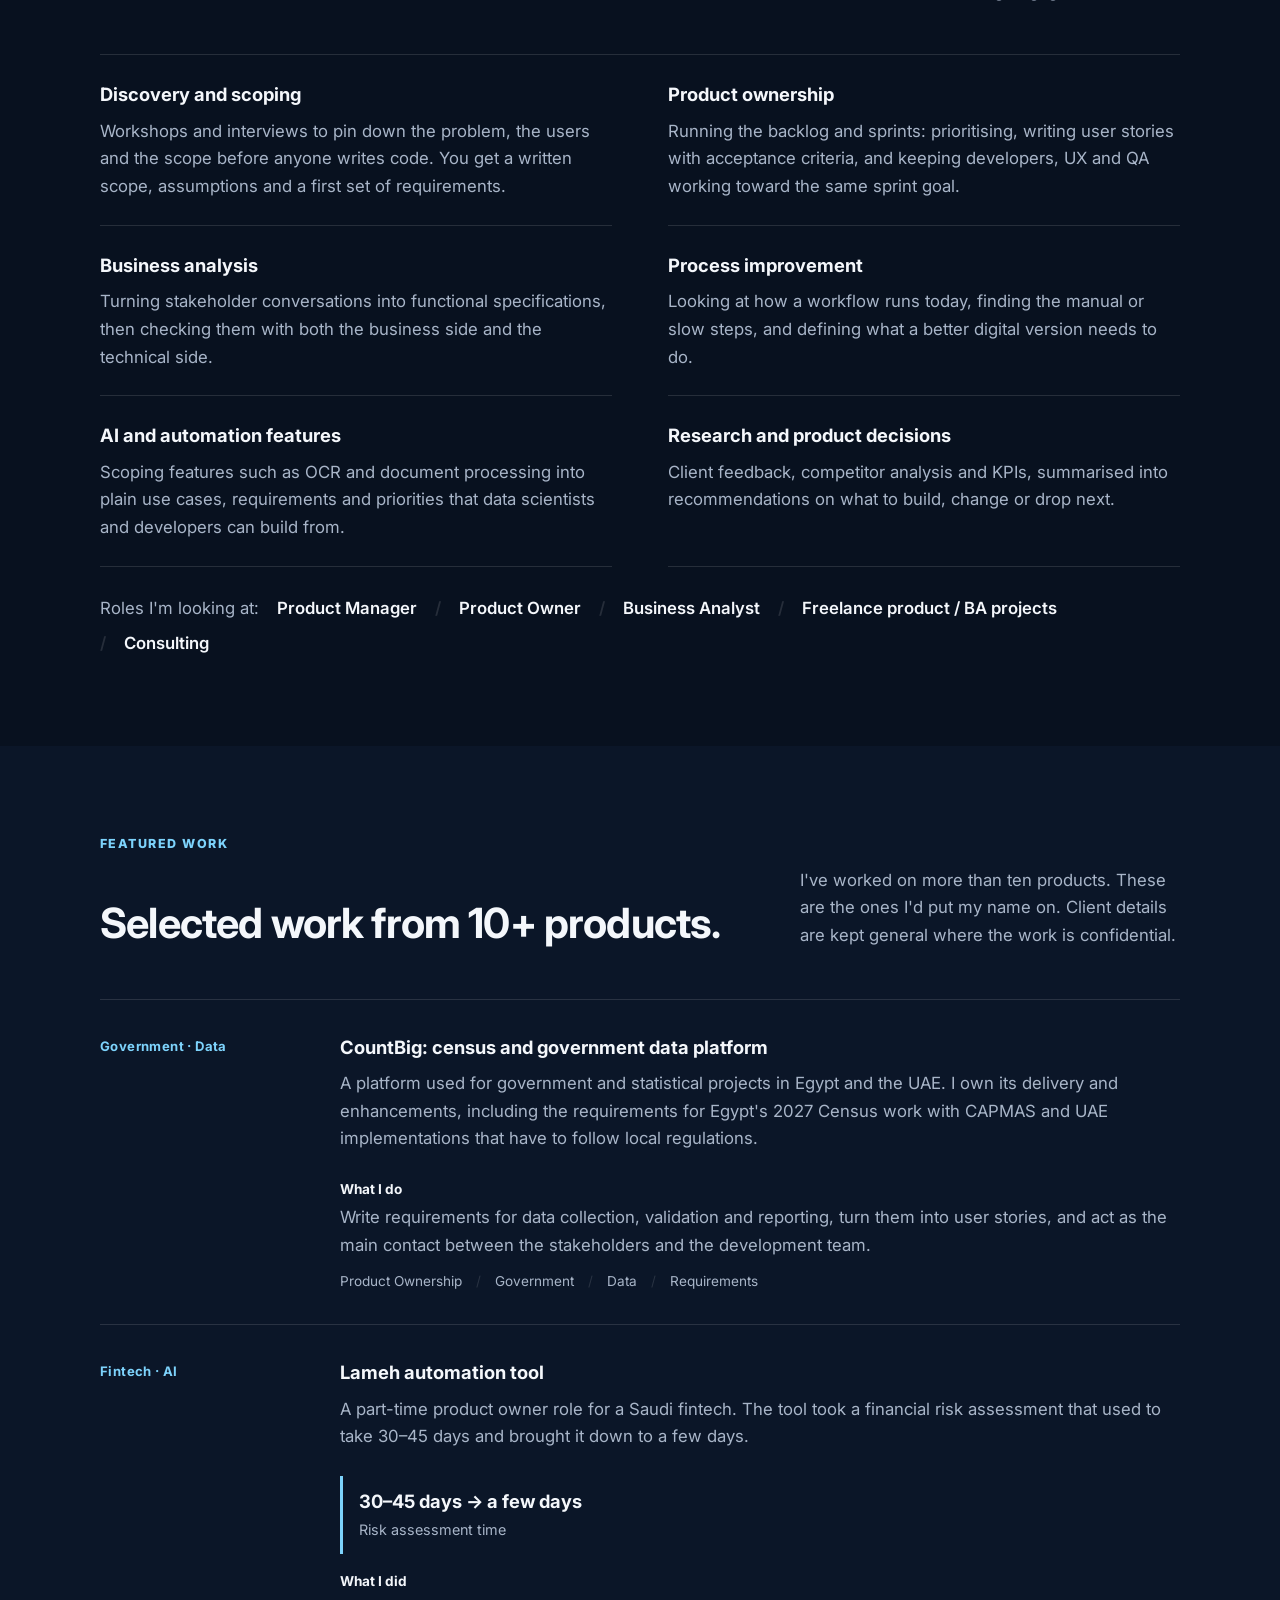
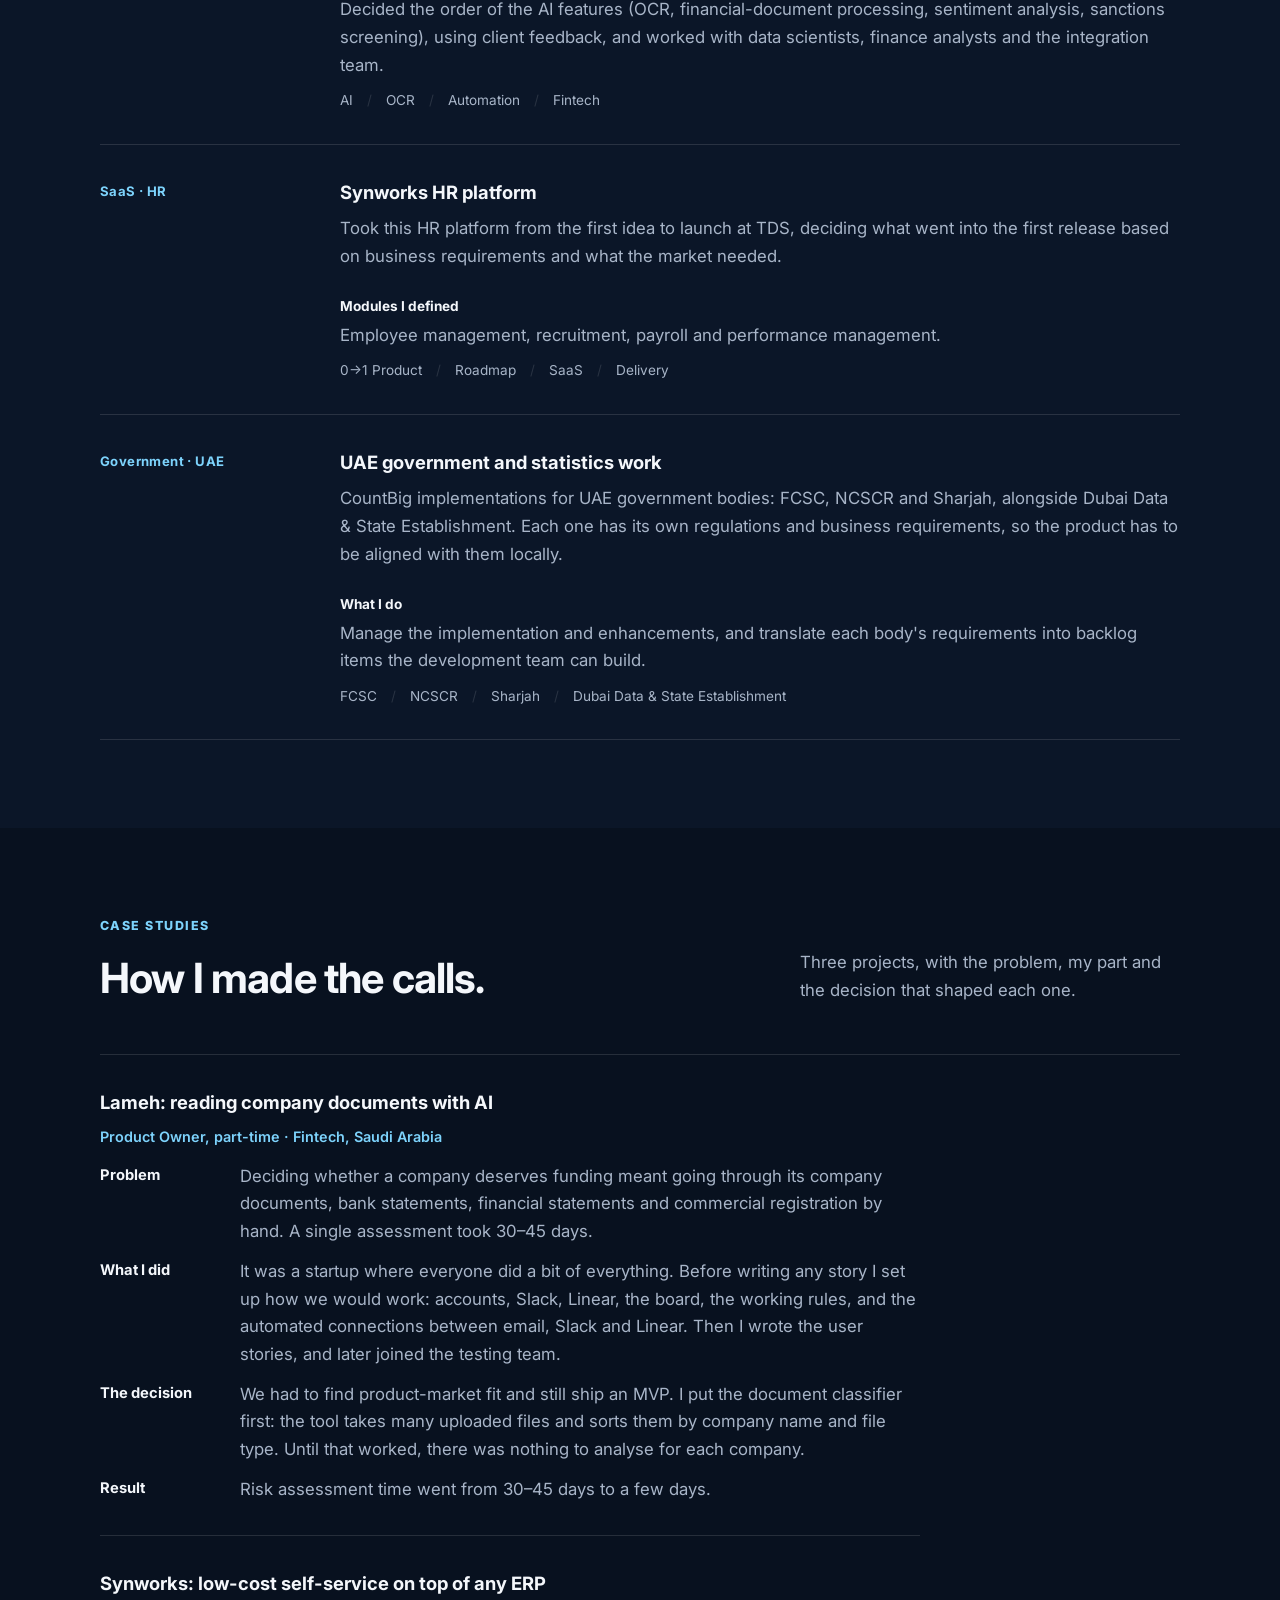
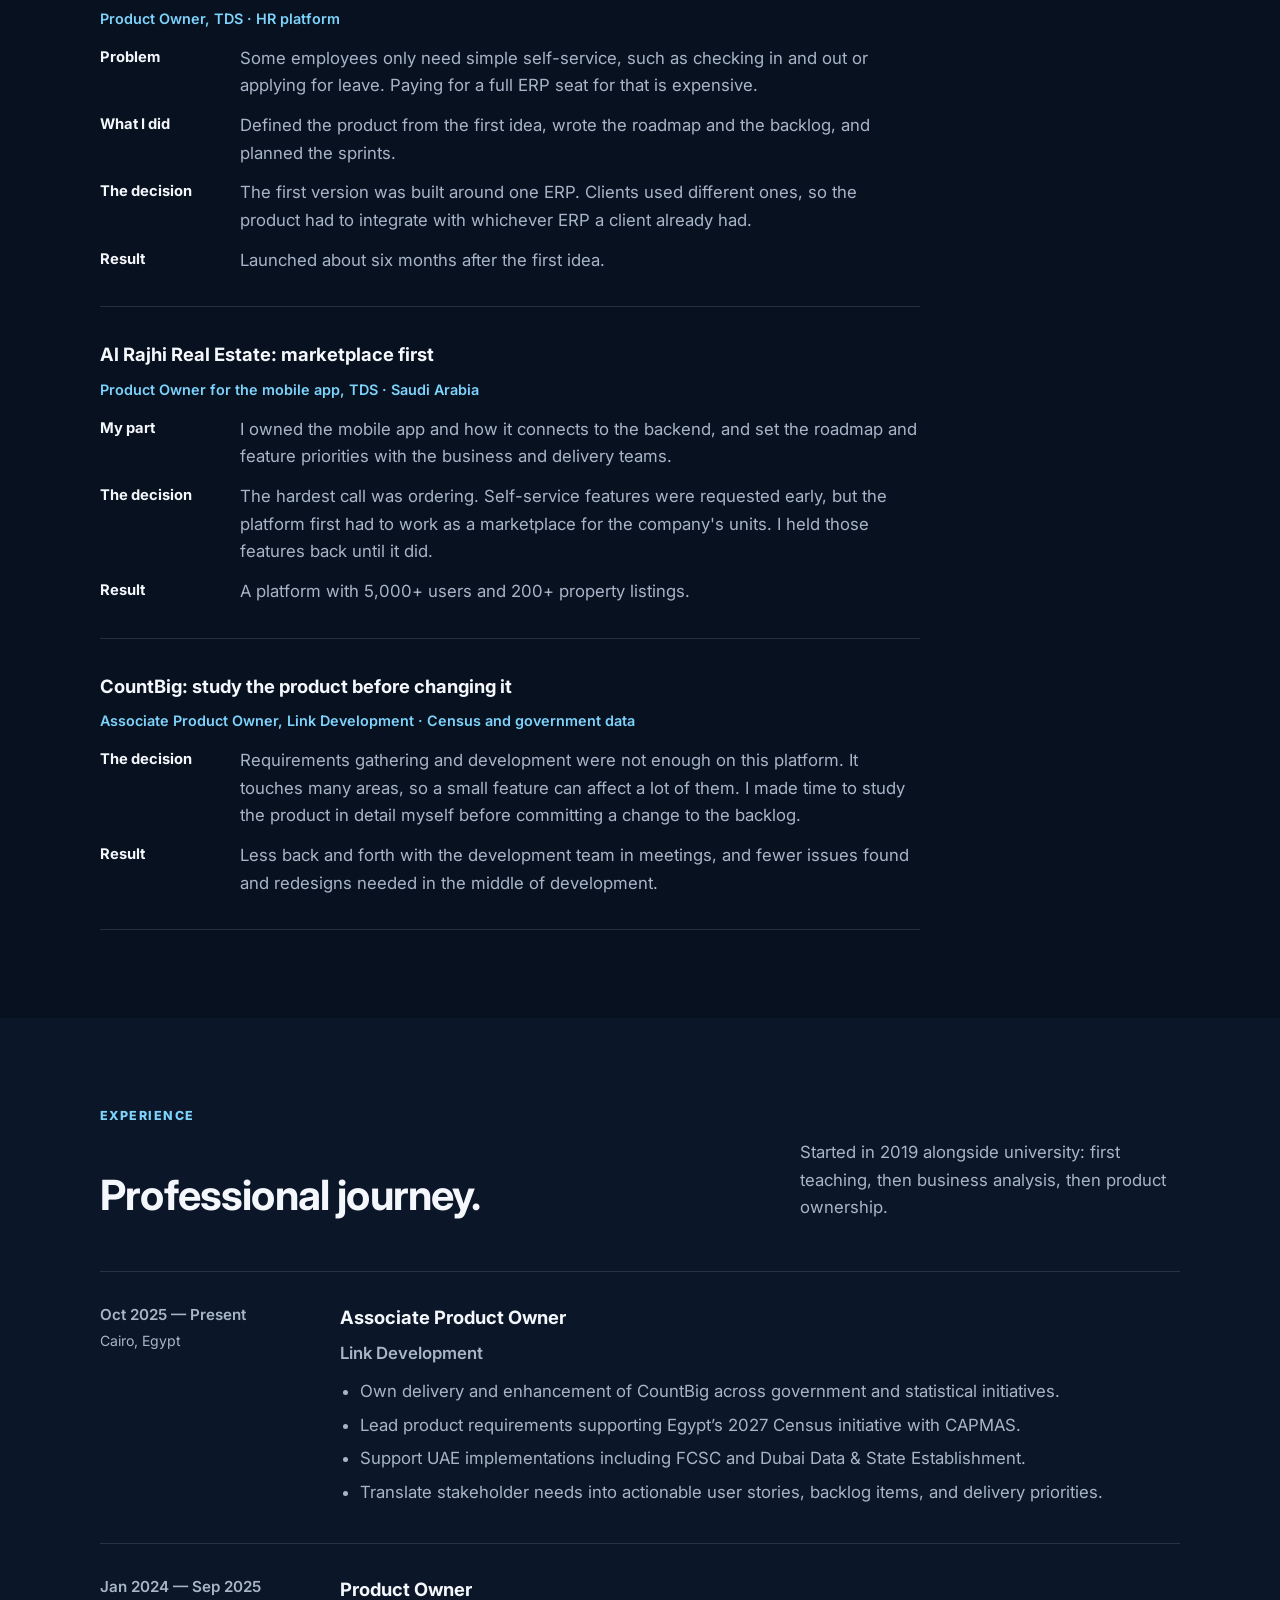
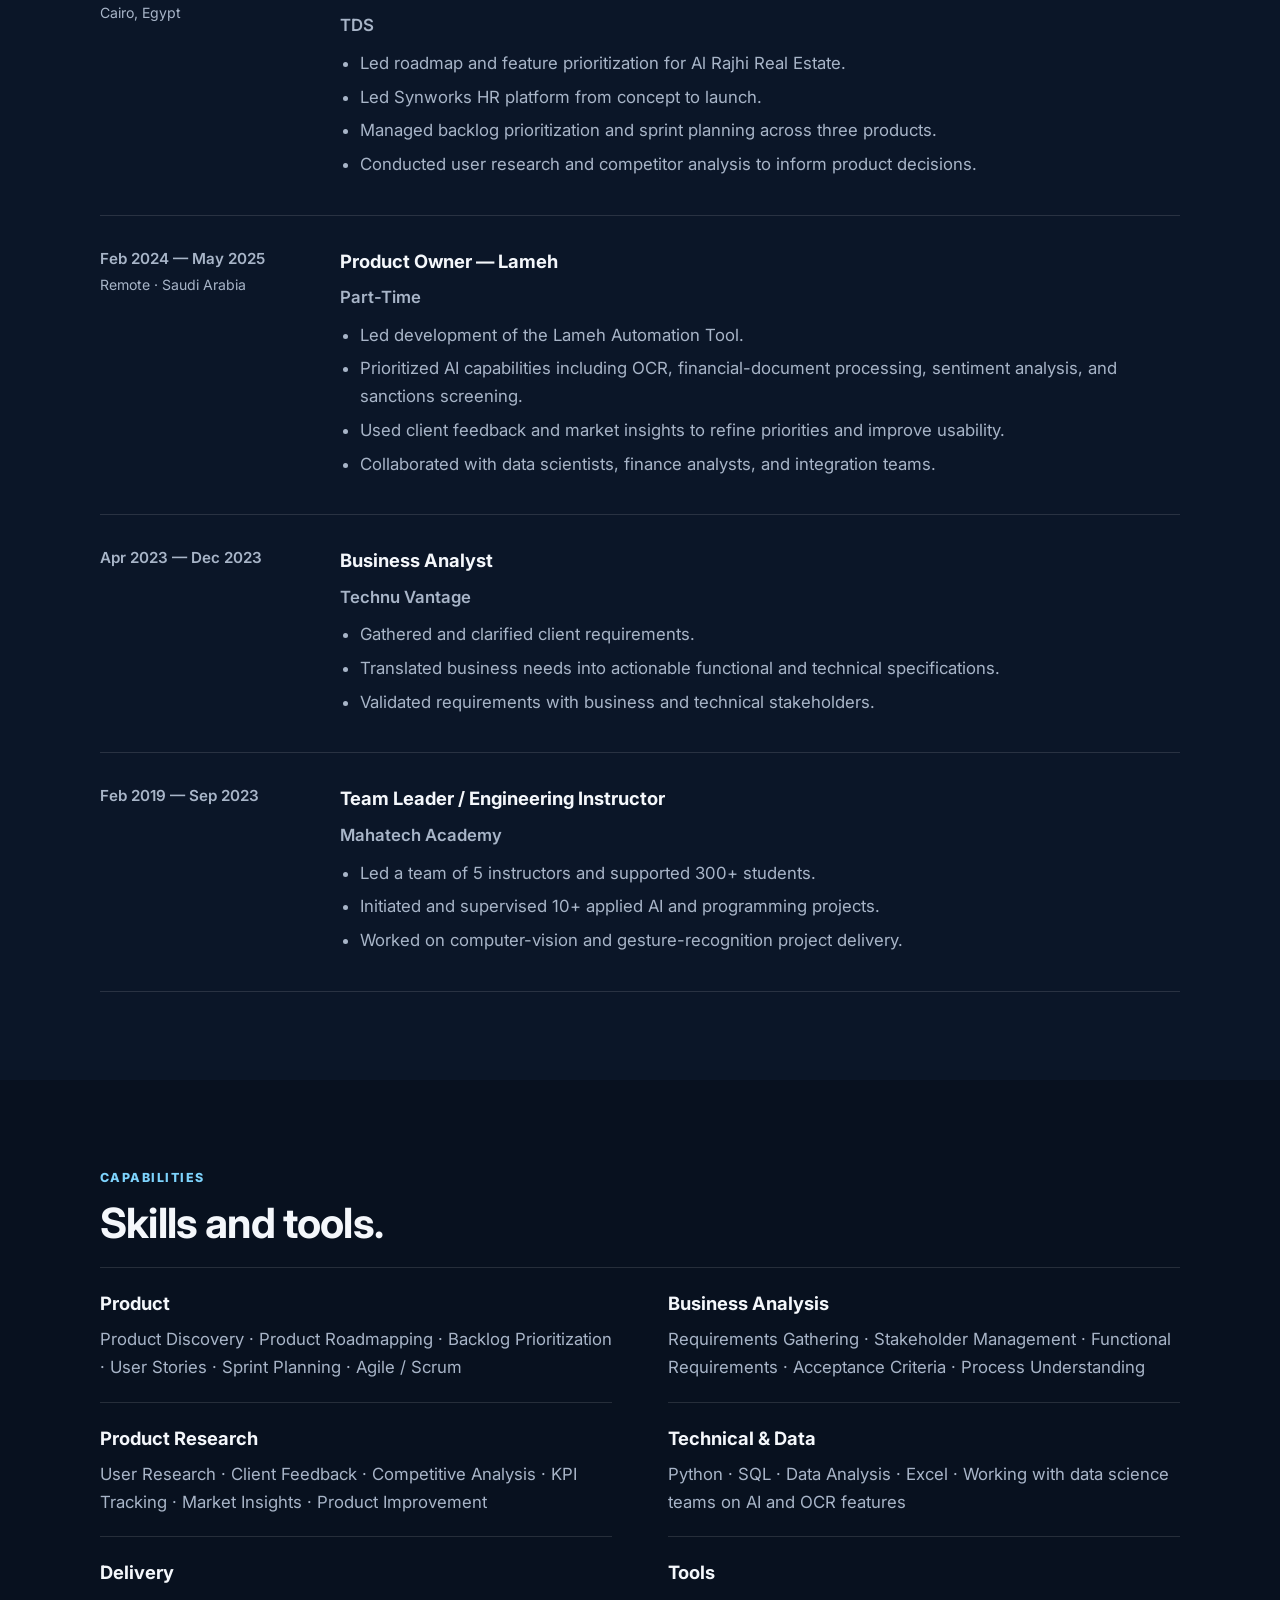
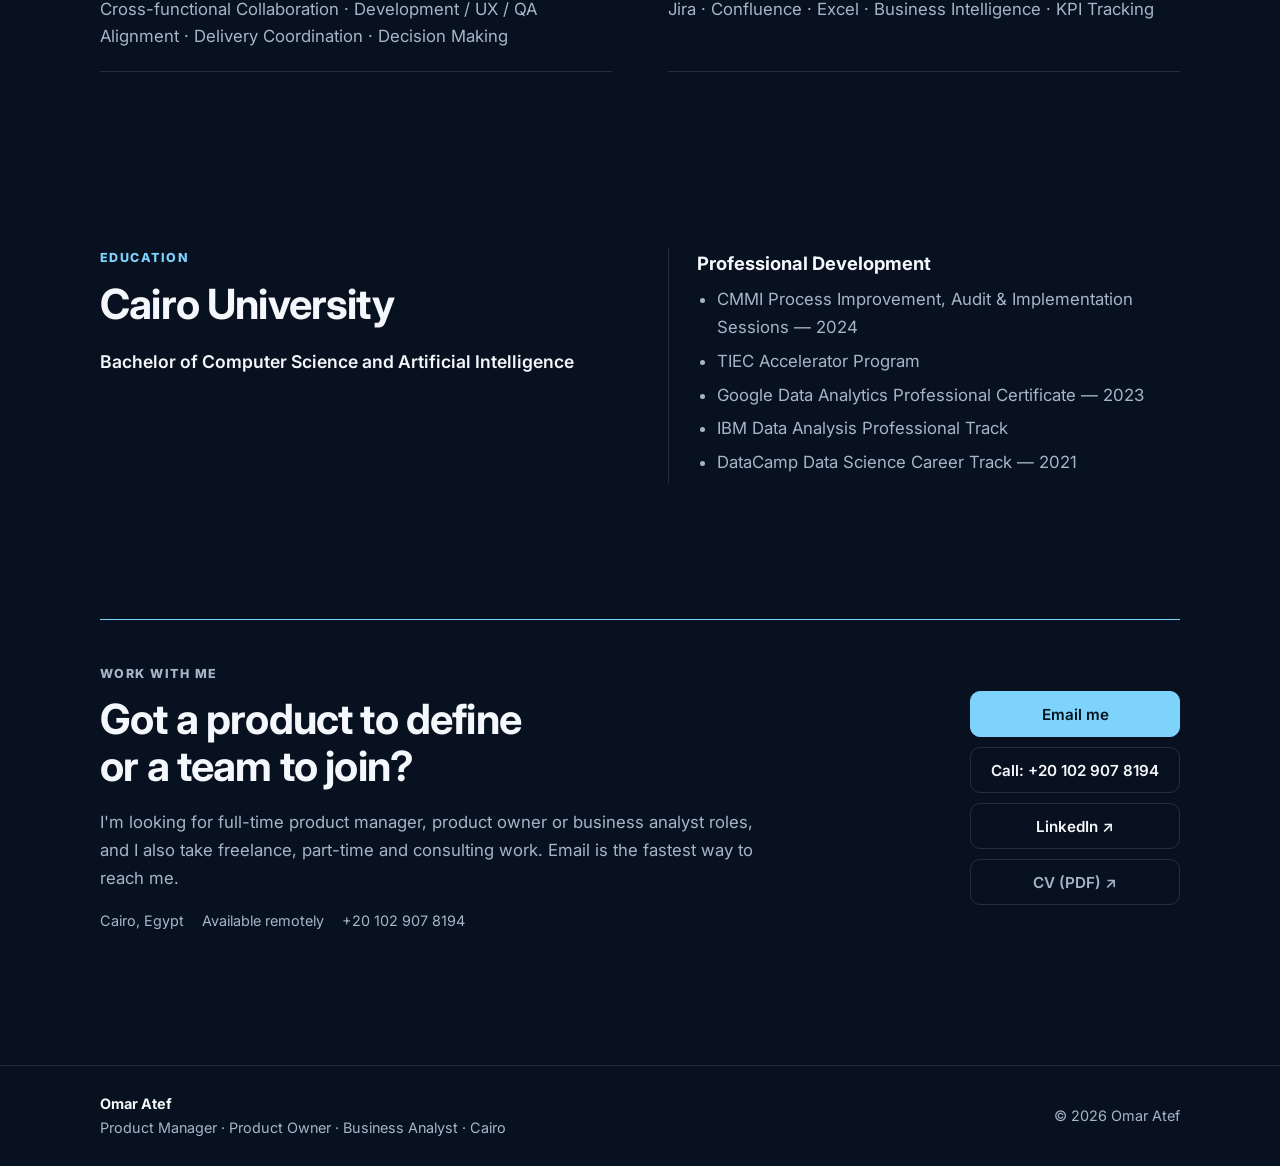
==== commit 3dbf7887: "Restore the original dark palette and Inter font Co-Authored-By: Claude Sonnet 5.5 <noreply@anthropi" ====
--- a/index.html
+++ b/index.html
@@ -10,11 +10,11 @@
   <meta property="og:image" content="https://omar-atef.com/og-image.png" />
   <meta name="twitter:card" content="summary_large_image" />
   <meta property="og:url" content="https://omar-atef.com/" />
-  <meta name="theme-color" content="#f3f5f7" />
+  <meta name="theme-color" content="#08111f" />
   <title>Omar Atef | Product Manager, Product Owner & Business Analyst</title>
   <link rel="preconnect" href="https://fonts.googleapis.com">
   <link rel="preconnect" href="https://fonts.gstatic.com" crossorigin>
-  <link href="https://fonts.googleapis.com/css2?family=Schibsted+Grotesk:wght@500;700;800&family=Source+Sans+3:wght@400;500;600;700&display=swap" rel="stylesheet">
+  <link href="https://fonts.googleapis.com/css2?family=Inter:wght@400;500;600;700;800&display=swap" rel="stylesheet">
   <link rel="icon" href="data:image/svg+xml,%3Csvg xmlns='http://www.w3.org/2000/svg' viewBox='0 0 64 64'%3E%3Crect width='64' height='64' rx='14' fill='%2308111f'/%3E%3Ctext x='32' y='43' font-family='Arial' font-weight='800' font-size='30' text-anchor='middle' fill='%23f4f7fb'%3EOA%3C/text%3E%3C/svg%3E" />
   <link rel="stylesheet" href="styles.css" />
 </head>
--- a/styles.css
+++ b/styles.css
@@ -1,10 +1,10 @@
-:root{--bg:#f3f5f7;--bg-alt:#e9edf1;--text:#14202b;--muted:#53626f;--line:#cfd7de;--accent:#0f6b6b;--accent-strong:#0a5252;--accent-soft:#dcebea;--success:#2f8f4e;--max:1080px;--head:"Schibsted Grotesk","Segoe UI",system-ui,sans-serif;--body:"Source Sans 3","Segoe UI",system-ui,sans-serif}
+:root{--bg:#08111f;--bg-alt:#0b1628;--text:#f4f7fb;--muted:#a8b5c8;--line:rgba(255,255,255,.12);--accent:#7dd3fc;--accent-strong:#38bdf8;--accent-soft:rgba(125,211,252,.10);--success:#4ade80;--max:1080px;--head:"Inter",system-ui,-apple-system,"Segoe UI",sans-serif;--body:"Inter",system-ui,-apple-system,"Segoe UI",sans-serif;color-scheme:dark}
 *{box-sizing:border-box}html{scroll-behavior:smooth}body{margin:0;font-family:var(--body);font-size:1.05rem;background:var(--bg);color:var(--text);line-height:1.65}img{display:block;max-width:100%}a{color:inherit;text-decoration:none}.container{width:min(calc(100% - 40px),var(--max));margin:auto}.section{padding:88px 0}.alt{background:var(--bg-alt)}
 h1,h2,h3,h4{font-family:var(--head);text-wrap:balance}
-.site-header{position:sticky;top:0;z-index:50;background:rgba(243,245,247,.94);border-bottom:1px solid var(--line)}.nav-wrap{min-height:64px;display:flex;align-items:center;justify-content:space-between}.logo{font-family:var(--head);font-size:1.3rem;font-weight:800}.logo span{color:var(--accent)}.nav{display:flex;gap:26px}.nav a{color:var(--muted);font-size:.95rem;font-weight:500}.nav a:hover{color:var(--accent)}.menu-btn{display:none;background:transparent;border:0;color:var(--text);font-size:1.5rem;cursor:pointer}
-.eyebrow,.section-tag{margin:0 0 12px;color:var(--accent);font-size:.82rem;font-weight:700;letter-spacing:.04em}.eyebrow{text-transform:none}
+.site-header{position:sticky;top:0;z-index:50;background:rgba(8,17,31,.9);backdrop-filter:blur(18px);border-bottom:1px solid var(--line)}.nav-wrap{min-height:64px;display:flex;align-items:center;justify-content:space-between}.logo{font-family:var(--head);font-size:1.3rem;font-weight:800}.logo span{color:var(--accent)}.nav{display:flex;gap:26px}.nav a{color:var(--muted);font-size:.95rem;font-weight:500}.nav a:hover{color:var(--accent)}.menu-btn{display:none;background:transparent;border:0;color:var(--text);font-size:1.5rem;cursor:pointer}
+.eyebrow,.section-tag{margin:0 0 12px;color:var(--accent);font-size:.78rem;font-weight:800;letter-spacing:.12em;text-transform:uppercase}.eyebrow{text-transform:none}
 h1{margin:6px 0 14px;font-size:clamp(2.8rem,6.5vw,4.8rem);line-height:1;letter-spacing:-.03em;font-weight:800}h2{margin:0;max-width:760px;font-size:clamp(1.4rem,2.6vw,2.1rem);line-height:1.22;letter-spacing:-.015em;font-weight:500}h2 span{color:var(--accent);font-weight:700}h3{margin:6px 0 20px;font-size:clamp(1.8rem,3.6vw,2.6rem);line-height:1.12;letter-spacing:-.02em;font-weight:700}h4{margin:0 0 8px;font-size:1.15rem;font-weight:700}p{margin-top:0}
-.hero{padding-top:72px;padding-bottom:64px;overflow-x:clip}.hero-grid{display:grid;grid-template-columns:minmax(0,1.5fr) minmax(260px,.6fr);gap:60px;align-items:start}.availability-pill{display:inline-flex;align-items:center;gap:9px;margin-bottom:20px;color:var(--muted);font-size:.92rem}.status-dot{width:9px;height:9px;border-radius:50%;background:var(--success)}.hero-copy{max-width:700px;margin-top:20px;color:var(--muted)}.hero-actions{display:flex;flex-wrap:wrap;gap:12px;margin:26px 0 20px}.btn{min-height:46px;display:inline-flex;align-items:center;justify-content:center;padding:0 20px;border-radius:4px;border:1px solid var(--text);font-size:.95rem;font-weight:600}.primary{background:var(--accent);border-color:var(--accent);color:#fff}.primary:hover{background:var(--accent-strong)}.secondary:hover,.ghost:hover{background:var(--bg-alt)}.ghost{border-color:var(--line);color:var(--muted)}.hero-meta{display:flex;flex-wrap:wrap;gap:6px 20px;color:var(--muted);font-size:.92rem}
+.hero{padding-top:72px;padding-bottom:64px;overflow-x:clip}.hero-grid{display:grid;grid-template-columns:minmax(0,1.5fr) minmax(260px,.6fr);gap:60px;align-items:start}.availability-pill{display:inline-flex;align-items:center;gap:9px;margin-bottom:20px;color:var(--muted);font-size:.92rem}.status-dot{width:9px;height:9px;border-radius:50%;background:var(--success)}.hero-copy{max-width:700px;margin-top:20px;color:var(--muted)}.hero-actions{display:flex;flex-wrap:wrap;gap:12px;margin:26px 0 20px}.btn{min-height:46px;display:inline-flex;align-items:center;justify-content:center;padding:0 20px;border-radius:10px;border:1px solid var(--line);font-size:.95rem;font-weight:600}.primary{background:var(--accent);border-color:var(--accent);color:#04131d}.primary:hover{background:var(--accent-strong)}.secondary:hover,.ghost:hover{background:rgba(255,255,255,.07)}.ghost{border-color:var(--line);color:var(--muted)}.hero-meta{display:flex;flex-wrap:wrap;gap:6px 20px;color:var(--muted);font-size:.92rem}
 .photo-shell{max-width:340px;margin-left:auto}.profile-photo{width:100%;aspect-ratio:4/5;object-fit:cover;object-position:50% 22%;border-radius:2px;background:var(--bg-alt)}.photo-caption{display:flex;justify-content:space-between;gap:12px;padding:10px 0 0;font-size:.88rem}.photo-caption span{color:var(--muted)}.mini-proof{max-width:340px;margin:18px 0 0 auto;display:grid;grid-template-columns:1fr 1fr;gap:16px;padding-top:16px;border-top:1px solid var(--line)}.mini-proof strong{display:block;font-family:var(--head)}.mini-proof span{display:block;color:var(--muted);font-size:.84rem;line-height:1.4}
 .proof-bar{border-top:1px solid var(--line);border-bottom:1px solid var(--line)}.proof-grid{display:grid;grid-template-columns:repeat(4,1fr);gap:28px;padding:28px 0}.proof-item strong{display:block;margin-bottom:4px;font-family:var(--head);font-size:1.05rem;line-height:1.25}.proof-item span{color:var(--muted);font-size:.9rem}
 .about-grid{display:grid;grid-template-columns:.8fr 1.2fr;gap:72px;align-items:start}.about-copy p{color:var(--muted)}.section-heading{margin-bottom:32px;display:flex;align-items:end;justify-content:space-between;gap:48px}.section-heading>div{max-width:640px}.section-heading>p{max-width:380px;color:var(--muted)}
@@ -12,11 +12,11 @@
 .project-grid{display:block;border-top:1px solid var(--line)}.project-card{display:grid;grid-template-columns:200px 1fr;gap:0 40px;padding:32px 0;border-bottom:1px solid var(--line)}.project-top{grid-column:1;grid-row:1/span 4}.project-sector{color:var(--accent);font-size:.82rem;font-weight:700;letter-spacing:.03em}.project-card>*:not(.project-top){grid-column:2}.project-card>p{color:var(--muted)}.project-detail{margin-top:8px}.project-detail>span{display:block;margin-bottom:4px;color:var(--text);font-size:.85rem;font-weight:700}.project-detail p{margin:0;color:var(--muted)}.impact-box{margin:8px 0;padding:10px 0 10px 16px;border-left:3px solid var(--accent)}.impact-box strong{display:block;font-family:var(--head);font-size:1.15rem}.impact-box span{color:var(--muted);font-size:.9rem}.tags{display:flex;flex-wrap:wrap;gap:4px 14px;margin-top:10px;color:var(--muted);font-size:.85rem}.tags span+span::before{content:"/";margin-right:14px;color:var(--line)}
 .timeline{border-top:1px solid var(--line)}.timeline-item{padding:30px 0;display:grid;grid-template-columns:200px 1fr;gap:40px;border-bottom:1px solid var(--line)}.timeline-left{display:flex;flex-direction:column;gap:2px}.timeline-date,.timeline-location,.company{color:var(--muted)}.timeline-date{font-size:.95rem;font-weight:600}.timeline-location{font-size:.88rem}.company{margin-bottom:10px;font-weight:600}.clean-list{margin:0;padding-left:20px;color:var(--muted)}.clean-list li{margin-bottom:6px}
 .skills-grid{display:grid;grid-template-columns:repeat(2,1fr);gap:0 56px;border-top:1px solid var(--line)}.skill-box{padding:20px 0;border-bottom:1px solid var(--line)}.skill-box p{margin:0;color:var(--muted)}.education-grid{display:grid;grid-template-columns:1fr 1fr;gap:56px;align-items:start}.education-title{font-size:1.1rem;font-weight:600}.development-card{padding-left:28px;border-left:1px solid var(--line)}
-.contact-section{padding-top:48px}.contact-card{padding:44px 0;display:flex;align-items:center;justify-content:space-between;gap:40px;border-top:2px solid var(--text)}.contact-card>div:first-child{max-width:660px}.contact-card p{color:var(--muted)}.contact-meta{display:flex;flex-wrap:wrap;gap:4px 18px;color:var(--muted);font-size:.9rem}.contact-actions{display:flex;flex-direction:column;gap:10px;min-width:190px}
+.contact-section{padding-top:48px}.contact-card{padding:44px 0;display:flex;align-items:center;justify-content:space-between;gap:40px;border-top:1px solid var(--accent)}.contact-card>div:first-child{max-width:660px}.contact-card p{color:var(--muted)}.contact-meta{display:flex;flex-wrap:wrap;gap:4px 18px;color:var(--muted);font-size:.9rem}.contact-actions{display:flex;flex-direction:column;gap:10px;min-width:190px}
 footer{border-top:1px solid var(--line)}.footer-wrap{min-height:100px;display:flex;align-items:center;justify-content:space-between;gap:25px;color:var(--muted);font-size:.9rem}.footer-wrap>div{display:flex;flex-direction:column}.footer-wrap strong{color:var(--text)}
  .case-list{border-top:1px solid var(--line)}.case{padding:32px 0;border-bottom:1px solid var(--line);max-width:820px}.case-meta{margin:0 0 14px;color:var(--accent);font-size:.9rem;font-weight:600}.case dl{margin:0;display:grid;gap:12px}.case dl>div{display:grid;grid-template-columns:120px 1fr;gap:20px}.case dt{font-weight:700;font-size:.92rem}.case dd{margin:0;color:var(--muted)}
 :focus-visible{outline:2px solid var(--accent);outline-offset:3px}
 @media(max-width:960px){.proof-grid{grid-template-columns:repeat(2,1fr)}.services-grid,.skills-grid{gap:0 32px}}
-@media(max-width:820px){.section{padding:64px 0}.hero{padding-top:48px}.hero-grid,.about-grid,.education-grid{grid-template-columns:1fr}.photo-shell,.mini-proof{margin-left:0}.about-grid{gap:12px}.section-heading,.contact-card{flex-direction:column;align-items:flex-start}.project-card,.timeline-item{grid-template-columns:1fr;gap:8px}.project-top{grid-row:auto}.project-card>*:not(.project-top){grid-column:1}.development-card{padding-left:0;border-left:0;border-top:1px solid var(--line);padding-top:20px}.contact-actions{width:100%;flex-direction:row;flex-wrap:wrap}.nav{display:none;position:absolute;top:64px;left:20px;right:20px;flex-direction:column;gap:12px;padding:18px;border:1px solid var(--line);background:var(--bg);box-shadow:0 12px 30px rgba(20,32,43,.12)}.nav.open{display:flex}.menu-btn{display:block}}
+@media(max-width:820px){.section{padding:64px 0}.hero{padding-top:48px}.hero-grid,.about-grid,.education-grid{grid-template-columns:1fr}.photo-shell,.mini-proof{margin-left:0}.about-grid{gap:12px}.section-heading,.contact-card{flex-direction:column;align-items:flex-start}.project-card,.timeline-item{grid-template-columns:1fr;gap:8px}.project-top{grid-row:auto}.project-card>*:not(.project-top){grid-column:1}.development-card{padding-left:0;border-left:0;border-top:1px solid var(--line);padding-top:20px}.contact-actions{width:100%;flex-direction:row;flex-wrap:wrap}.nav{display:none;position:absolute;top:64px;left:20px;right:20px;flex-direction:column;gap:12px;padding:18px;border:1px solid var(--line);border-radius:14px;background:#0d192a;box-shadow:0 20px 50px rgba(0,0,0,.35)}.nav.open{display:flex}.menu-btn{display:block}}
 @media(max-width:600px){.case dl>div{grid-template-columns:1fr;gap:2px}.container{width:min(calc(100% - 32px),var(--max))}.services-grid,.skills-grid,.proof-grid{grid-template-columns:1fr}.hero-actions .btn,.contact-actions .btn{width:100%}.footer-wrap{padding:25px 0;flex-direction:column;align-items:flex-start}}
 @media(prefers-reduced-motion:reduce){html{scroll-behavior:auto}}
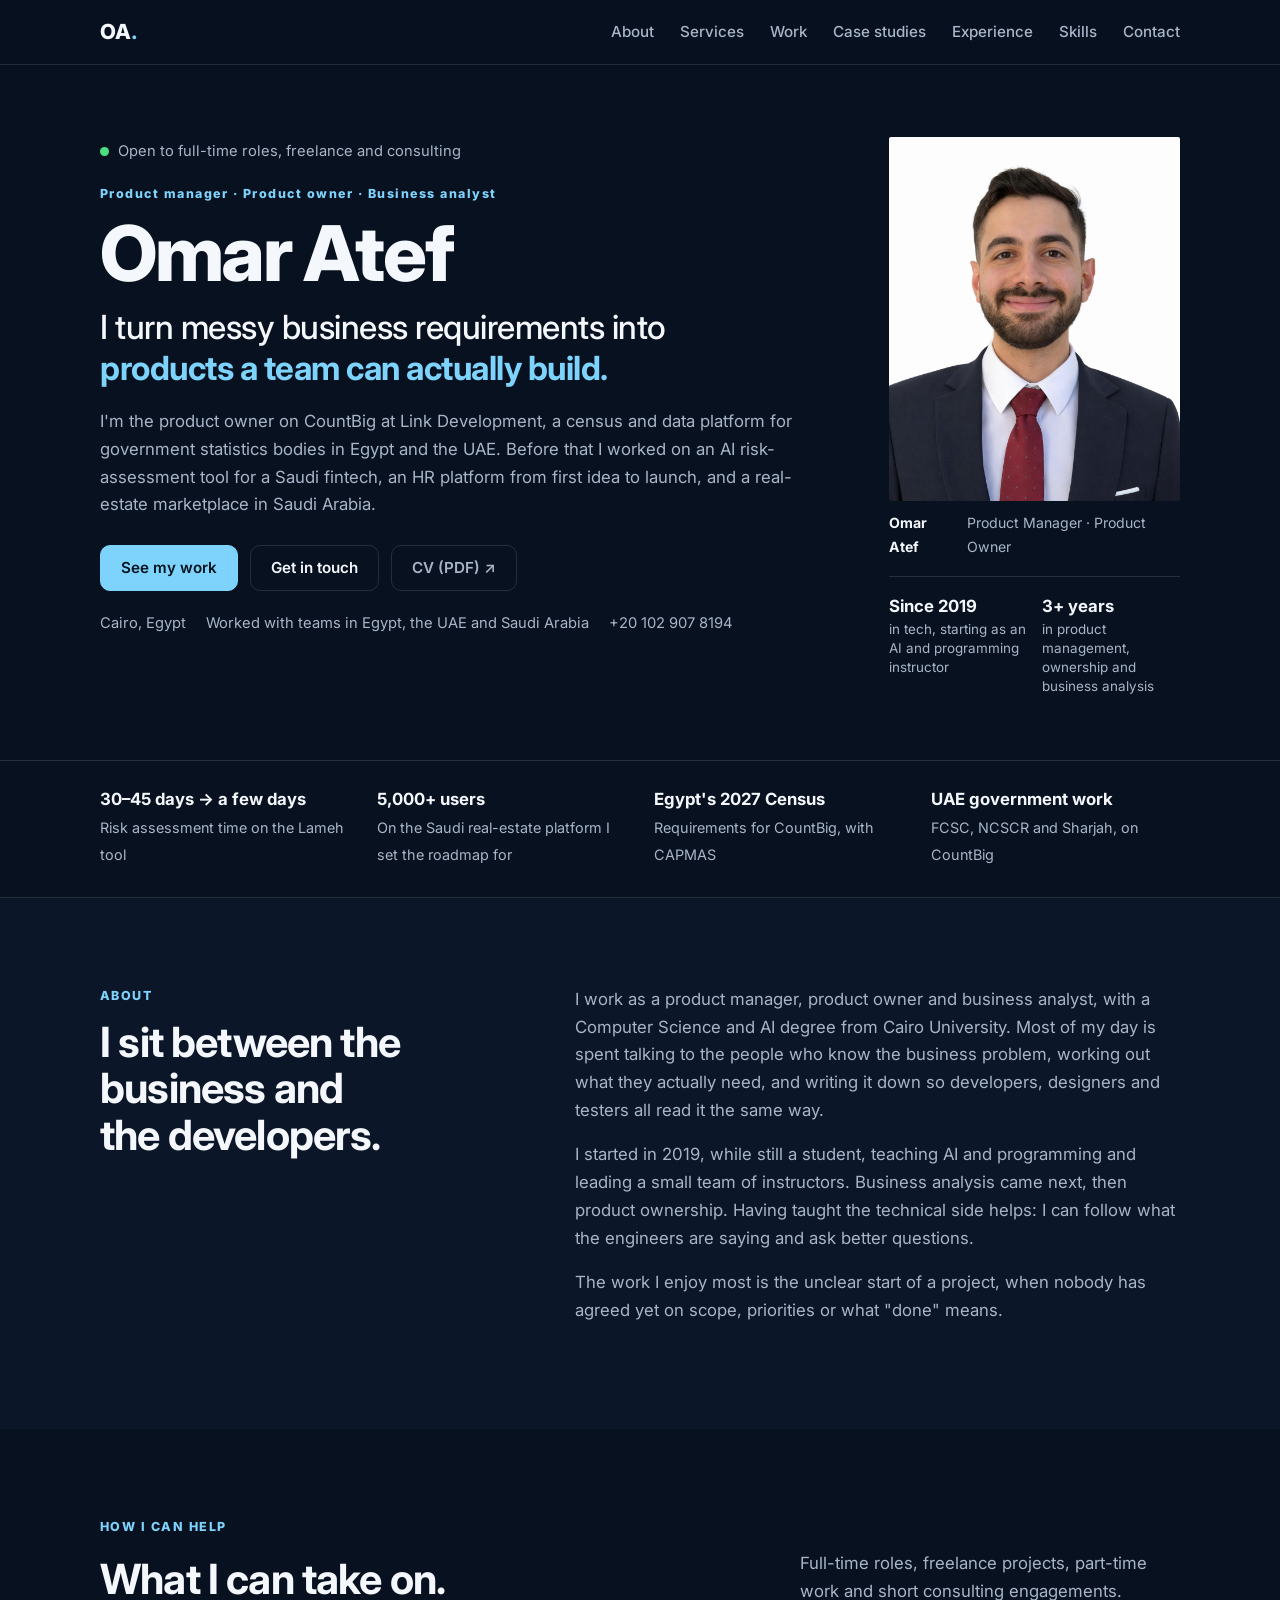
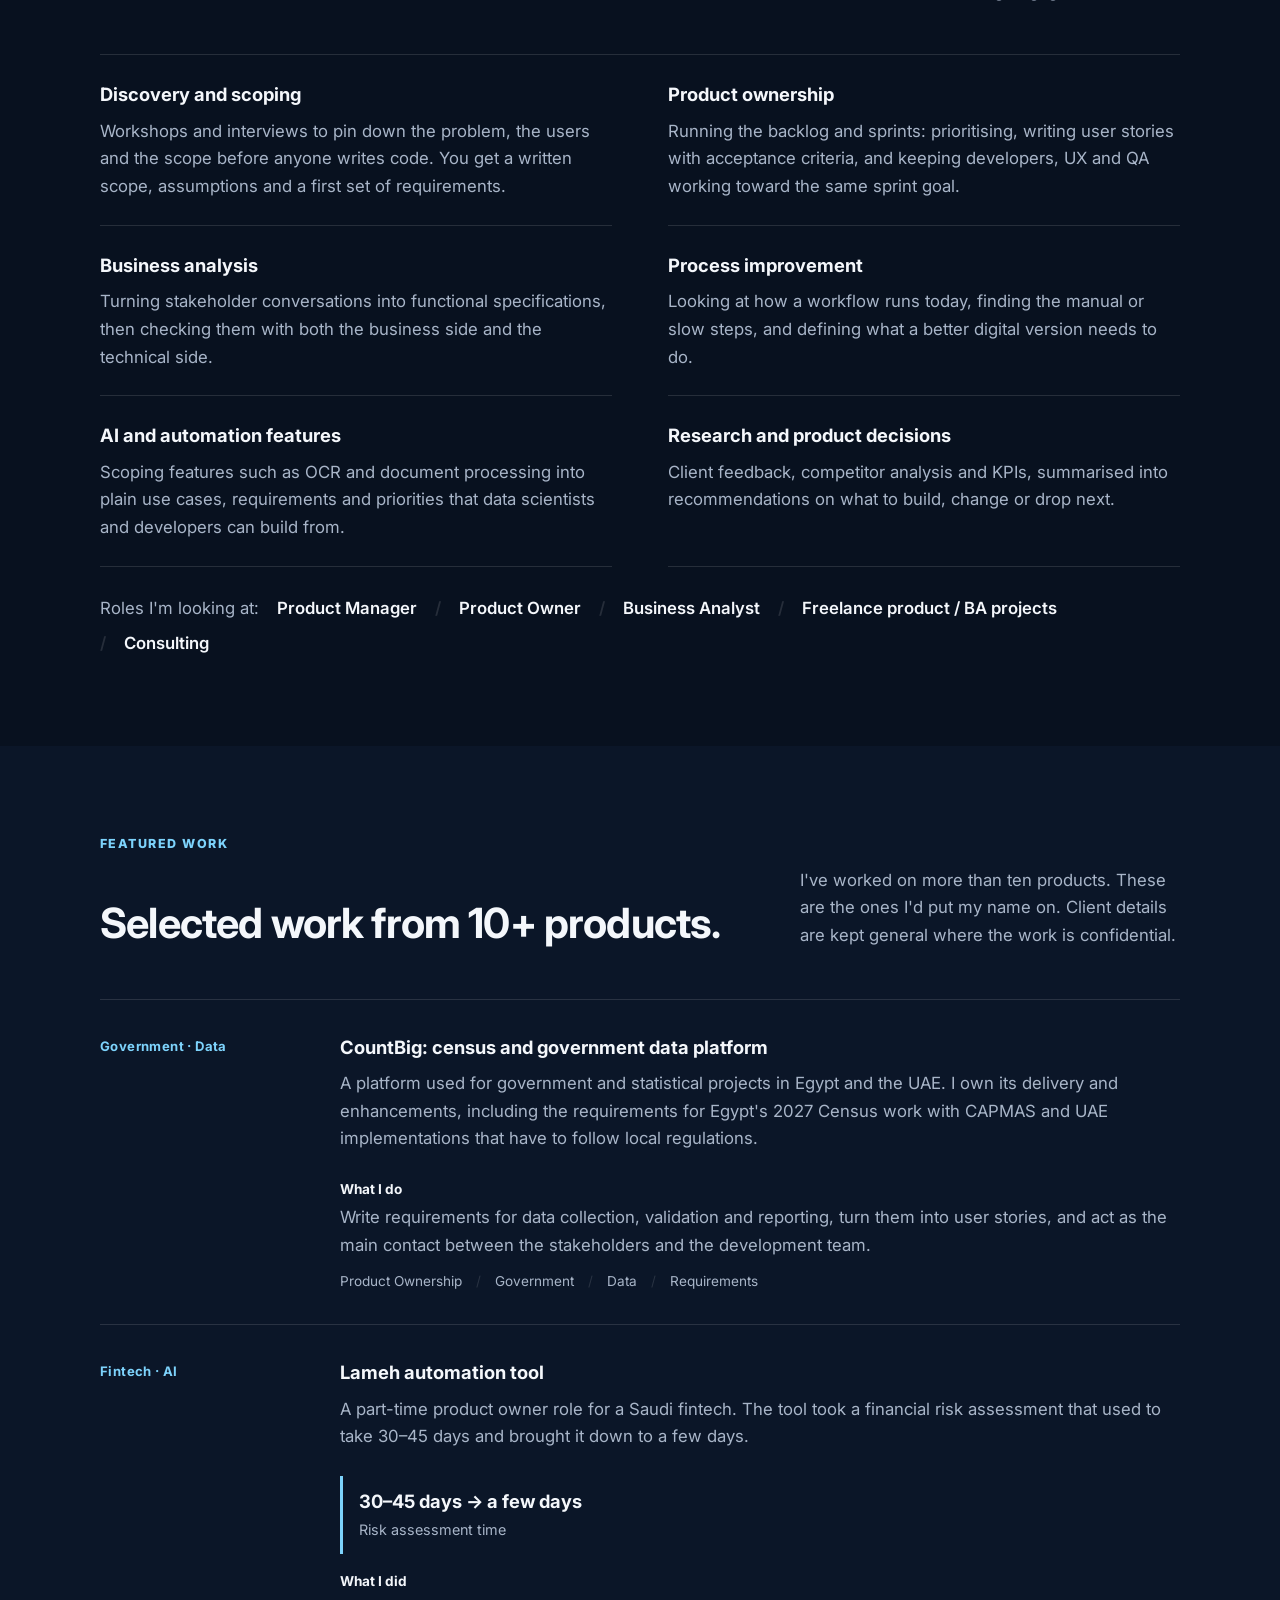
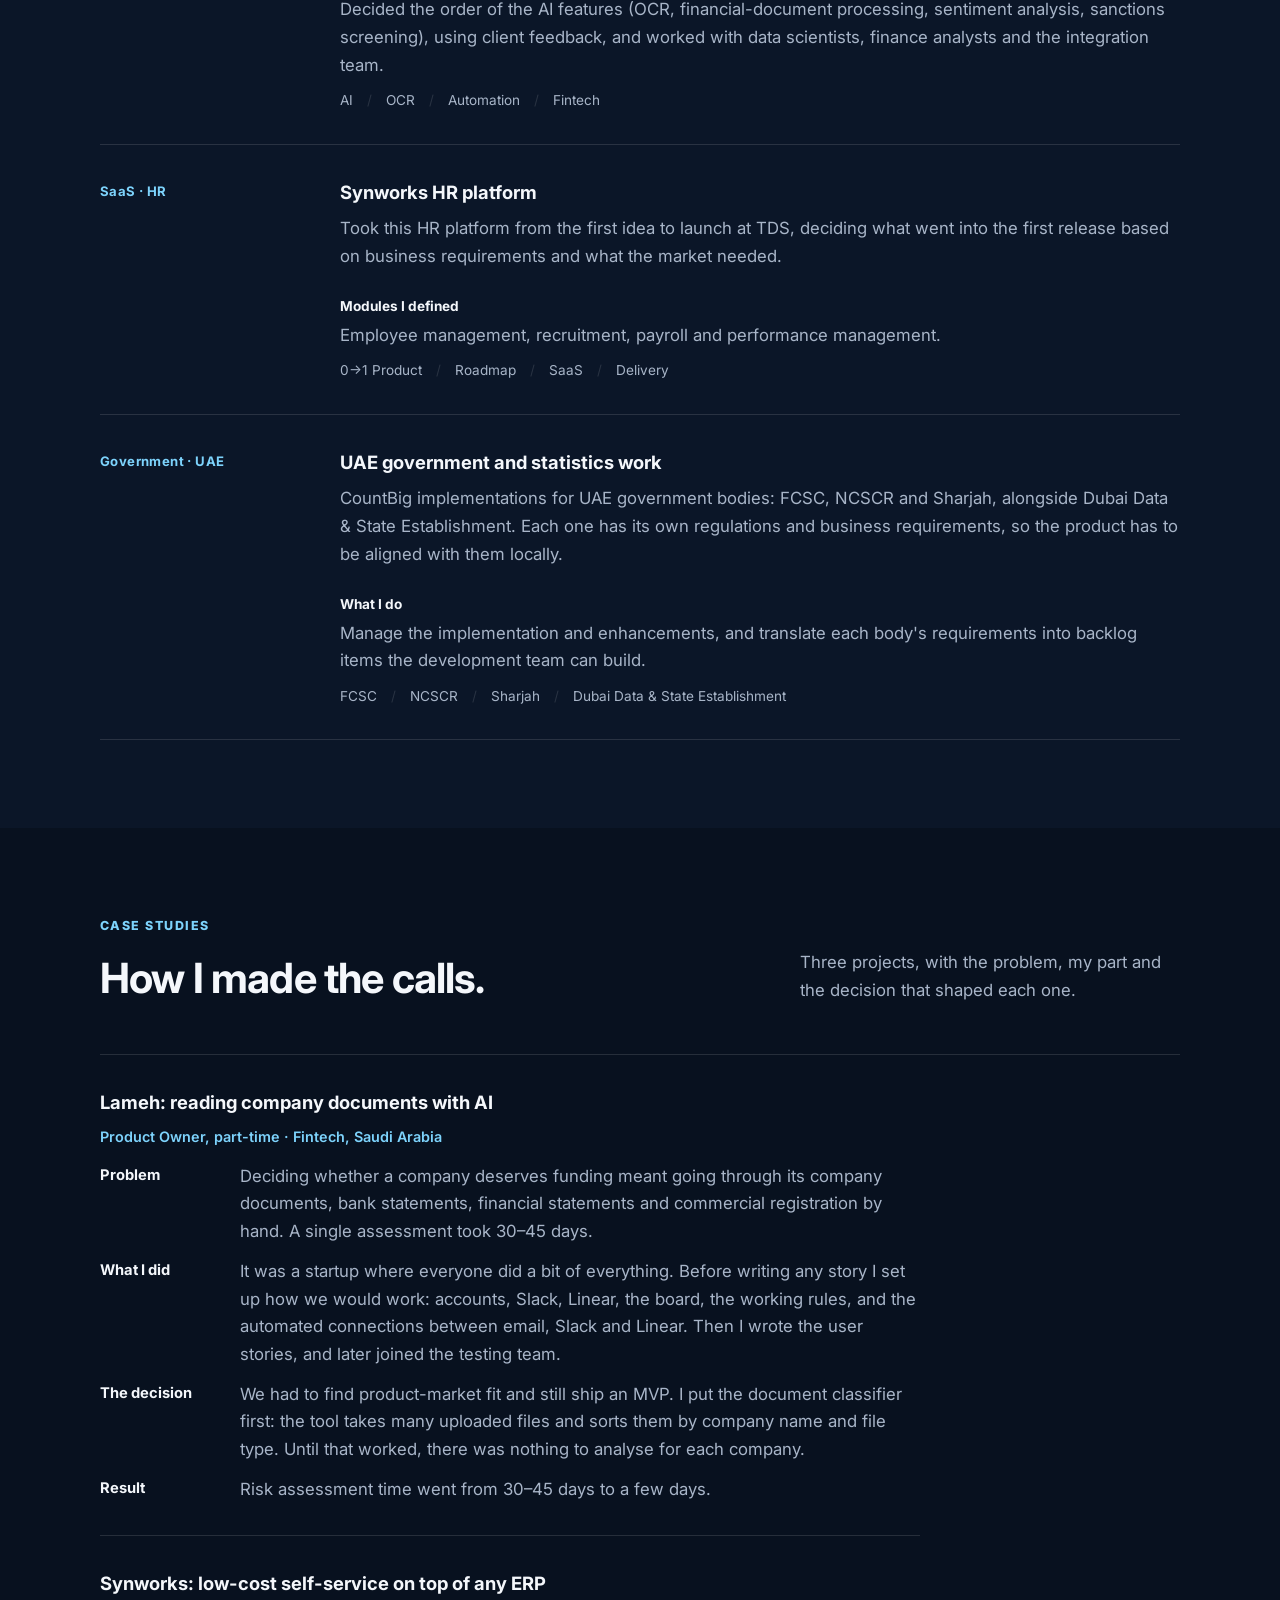
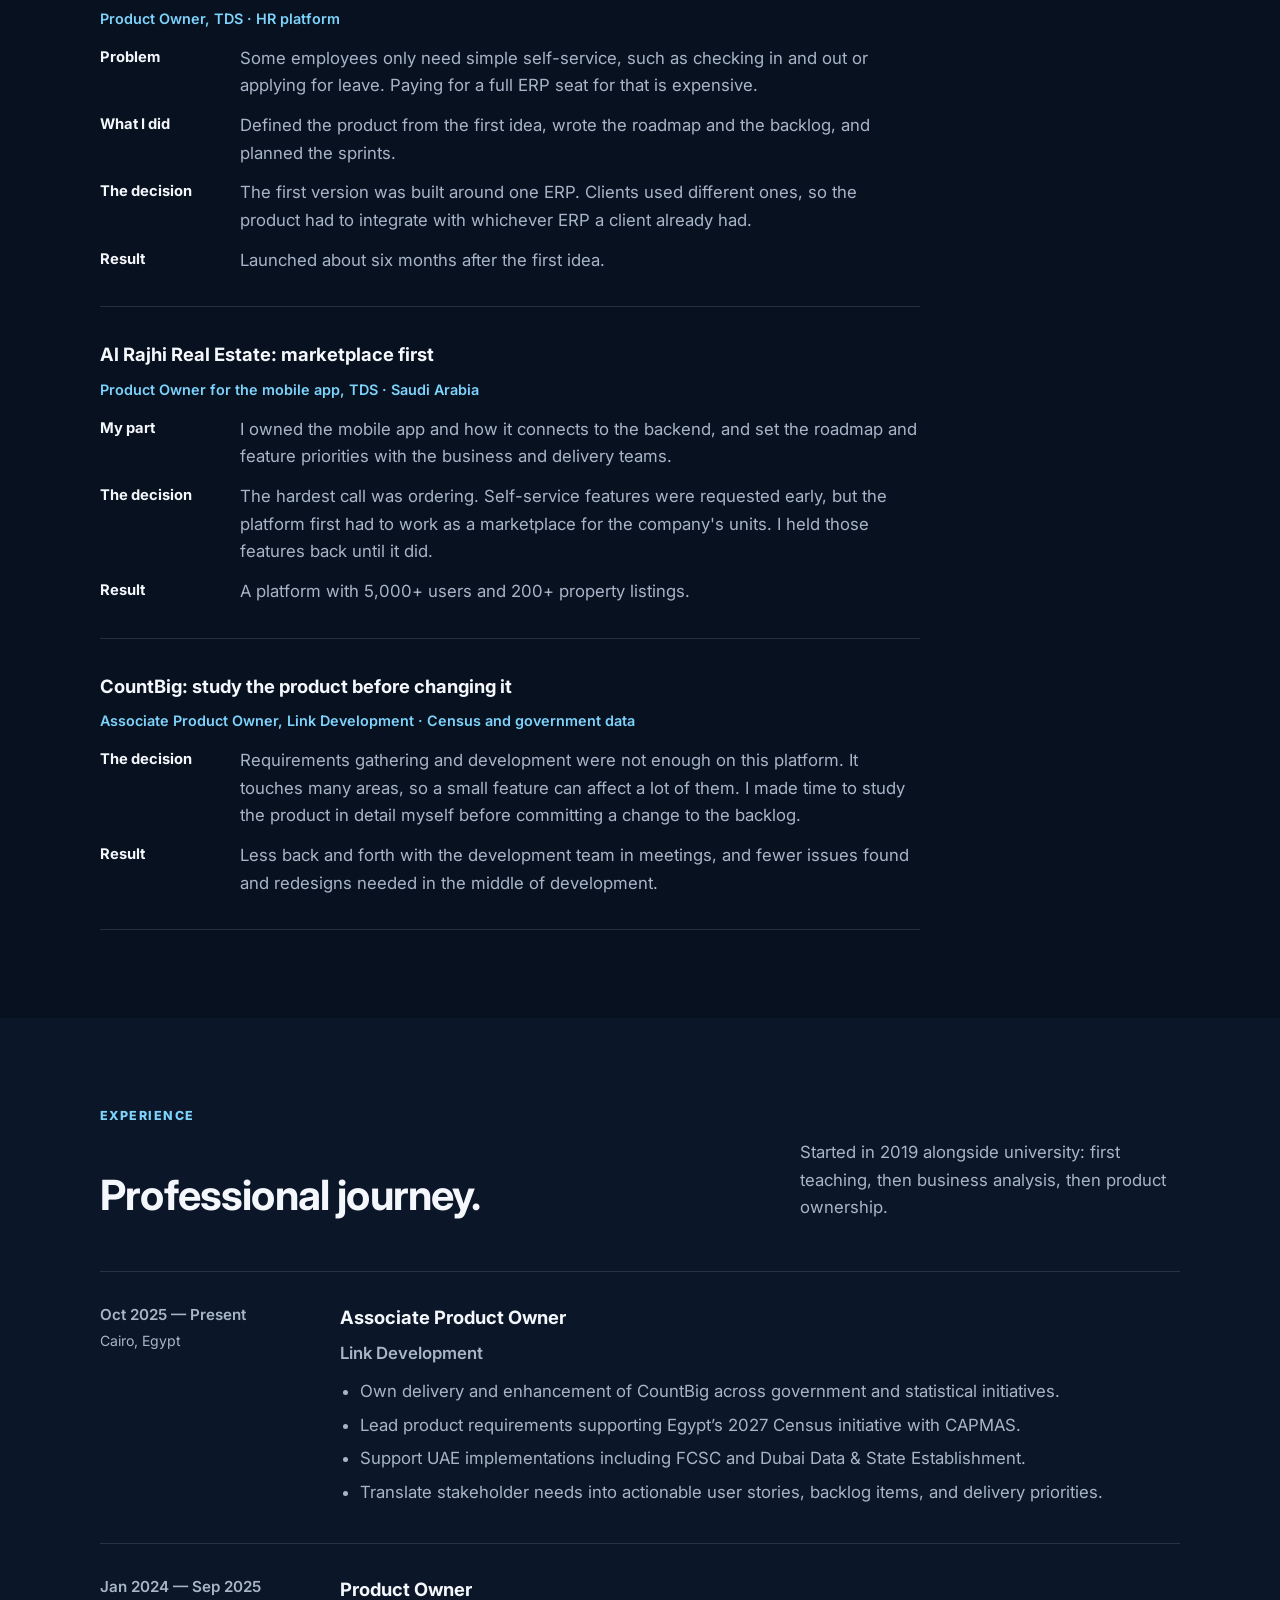
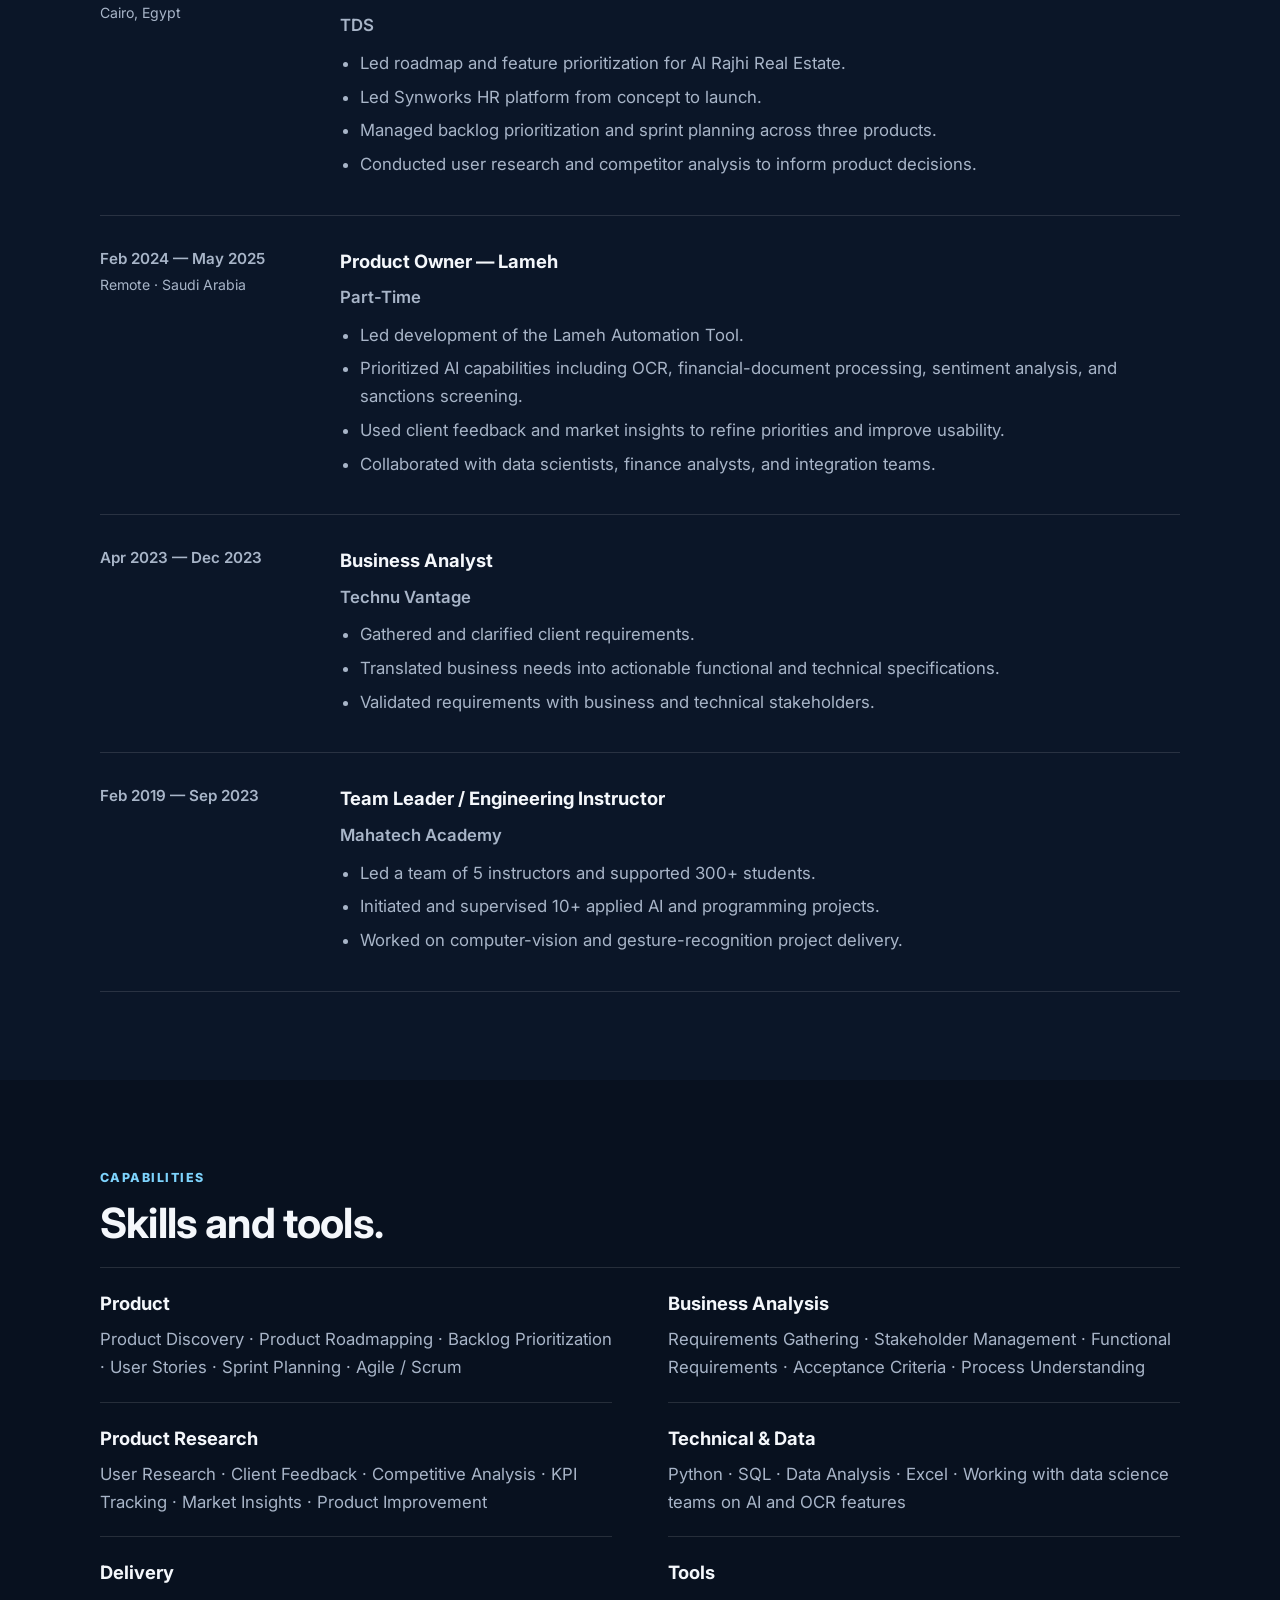
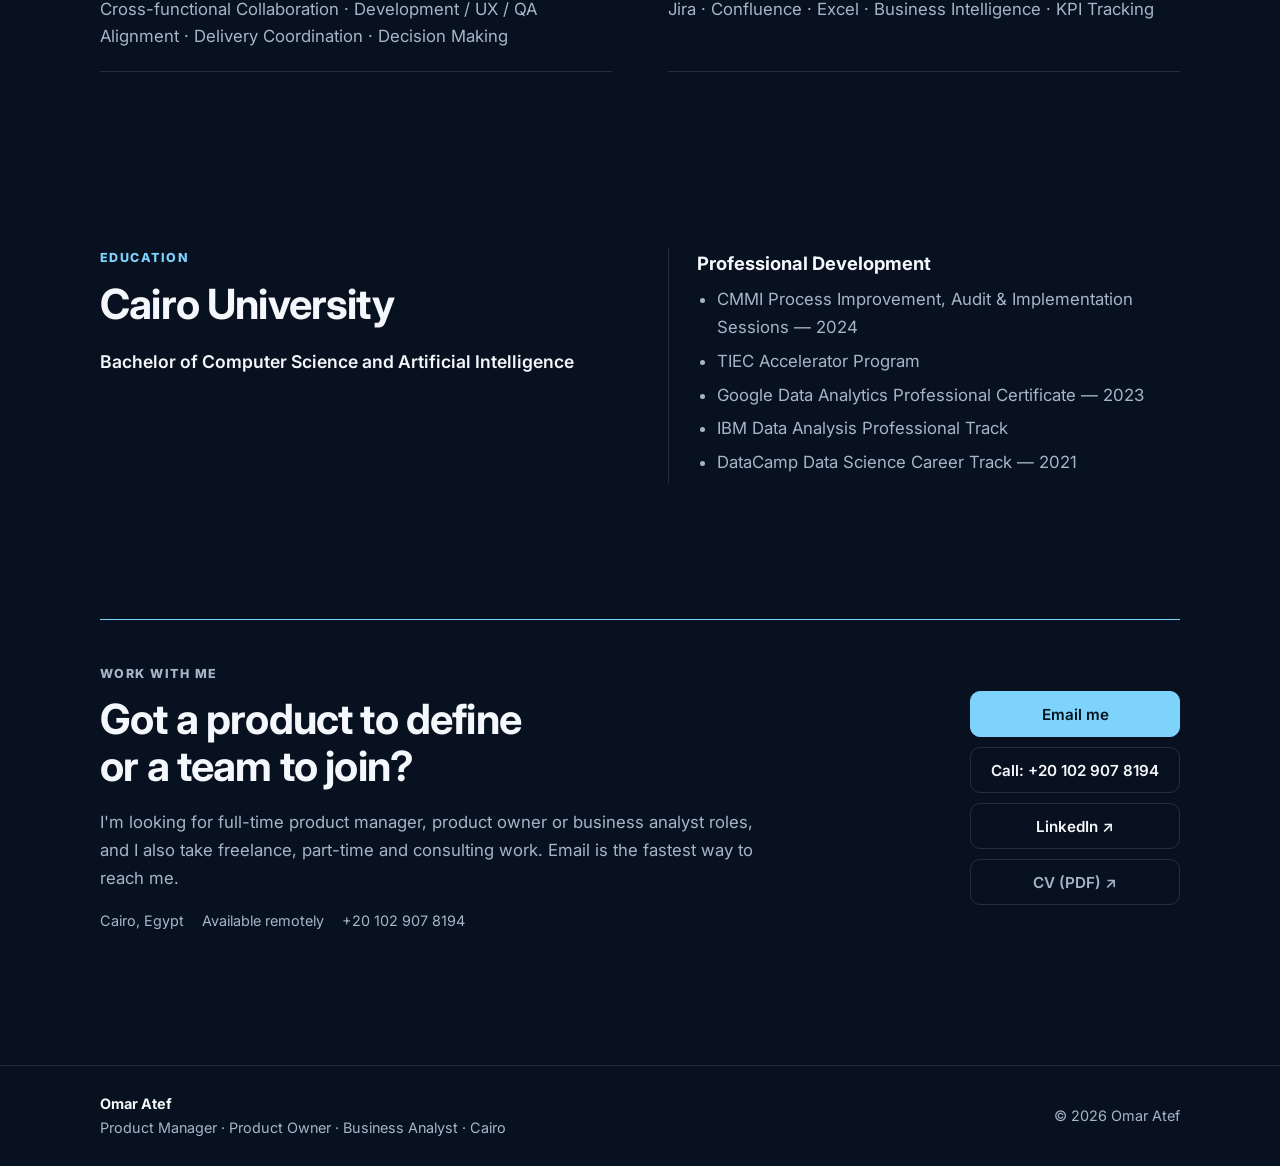
==== commit 62af3b19: "Replace the TDS stat with UAE government work Co-Authored-By: Claude Sonnet 5.5 <noreply@anthropic.c" ====
--- a/index.html
+++ b/index.html
@@ -64,7 +64,7 @@
         <div class="proof-item"><strong>30–45 days → a few days</strong><span>Risk assessment time on the Lameh tool</span></div>
         <div class="proof-item"><strong>5,000+ users</strong><span>On the Saudi real-estate platform I set the roadmap for</span></div>
         <div class="proof-item"><strong>Egypt's 2027 Census</strong><span>Requirements for CountBig, with CAPMAS</span></div>
-        <div class="proof-item"><strong>Three products, one sprint rhythm</strong><span>Backlog and sprint planning at TDS</span></div>
+        <div class="proof-item"><strong>UAE government work</strong><span>FCSC, NCSCR and Sharjah, on CountBig</span></div>
       </div>
     </section>
 
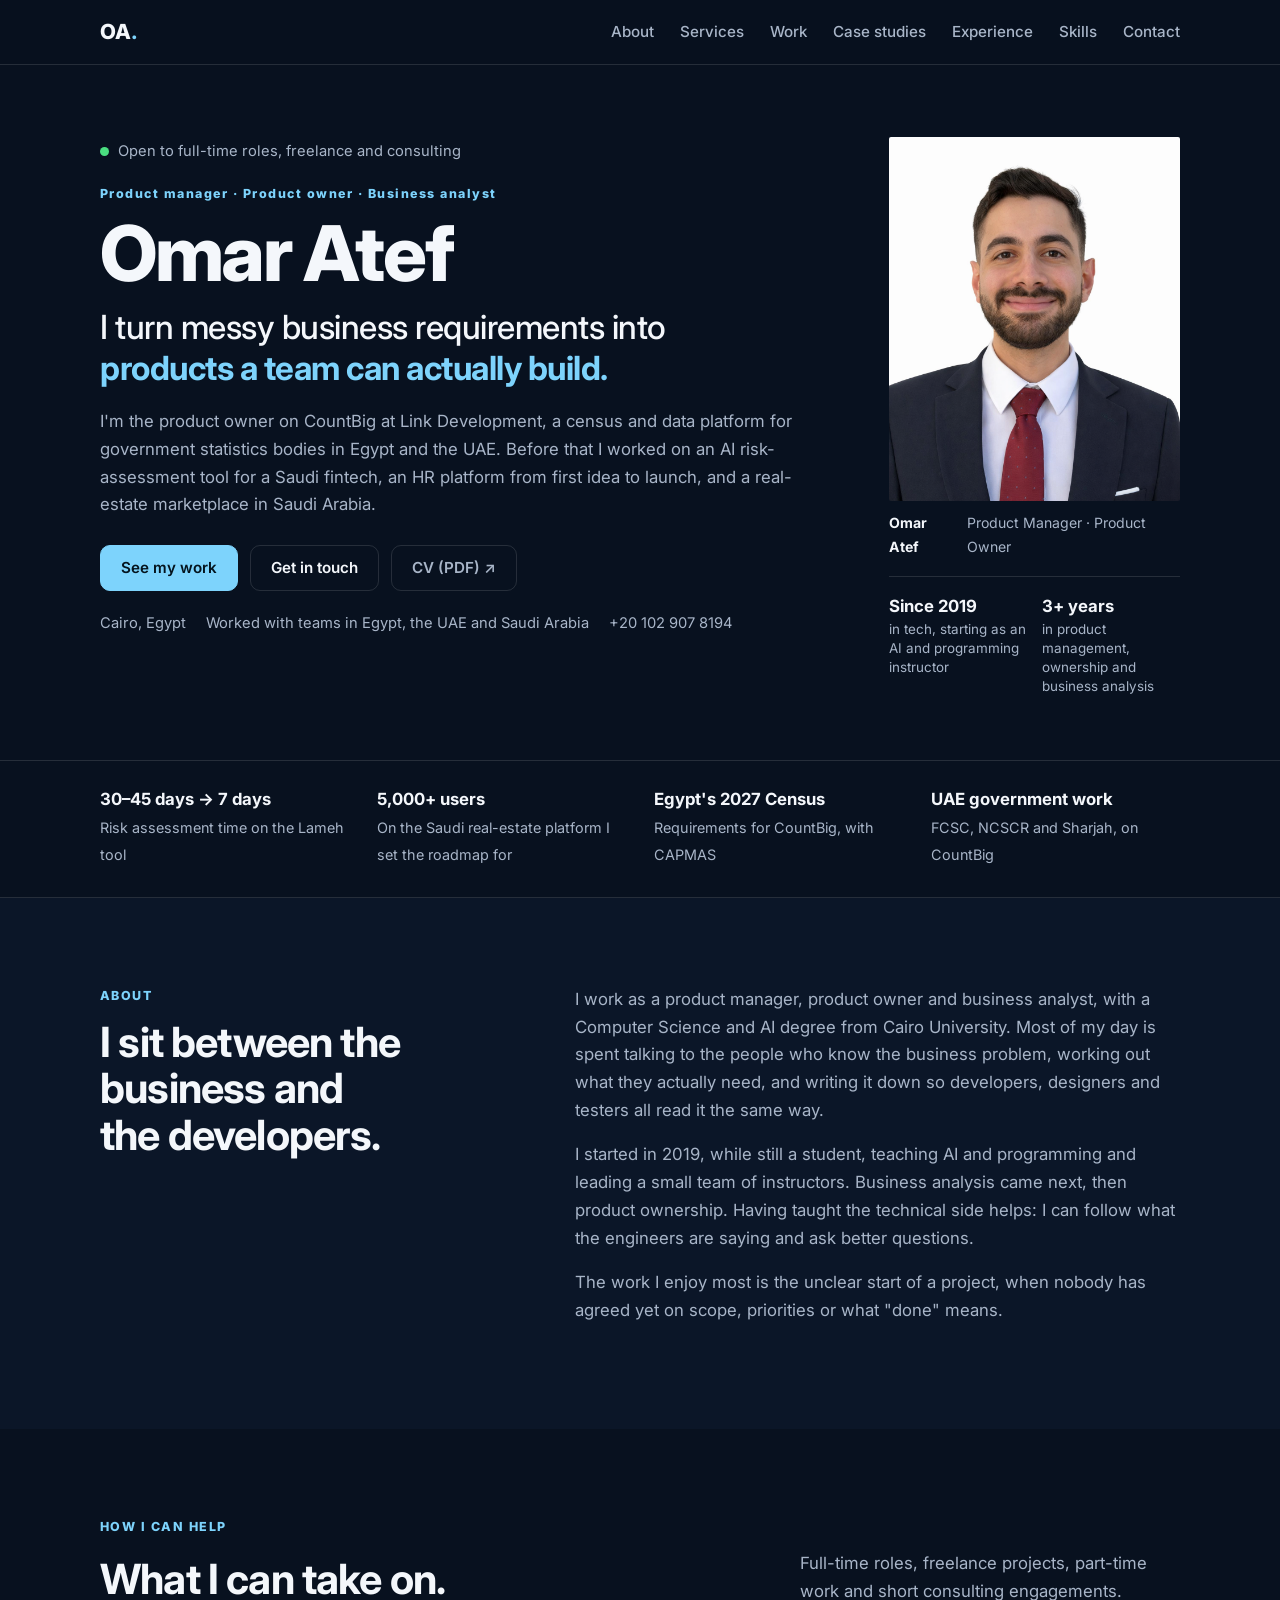
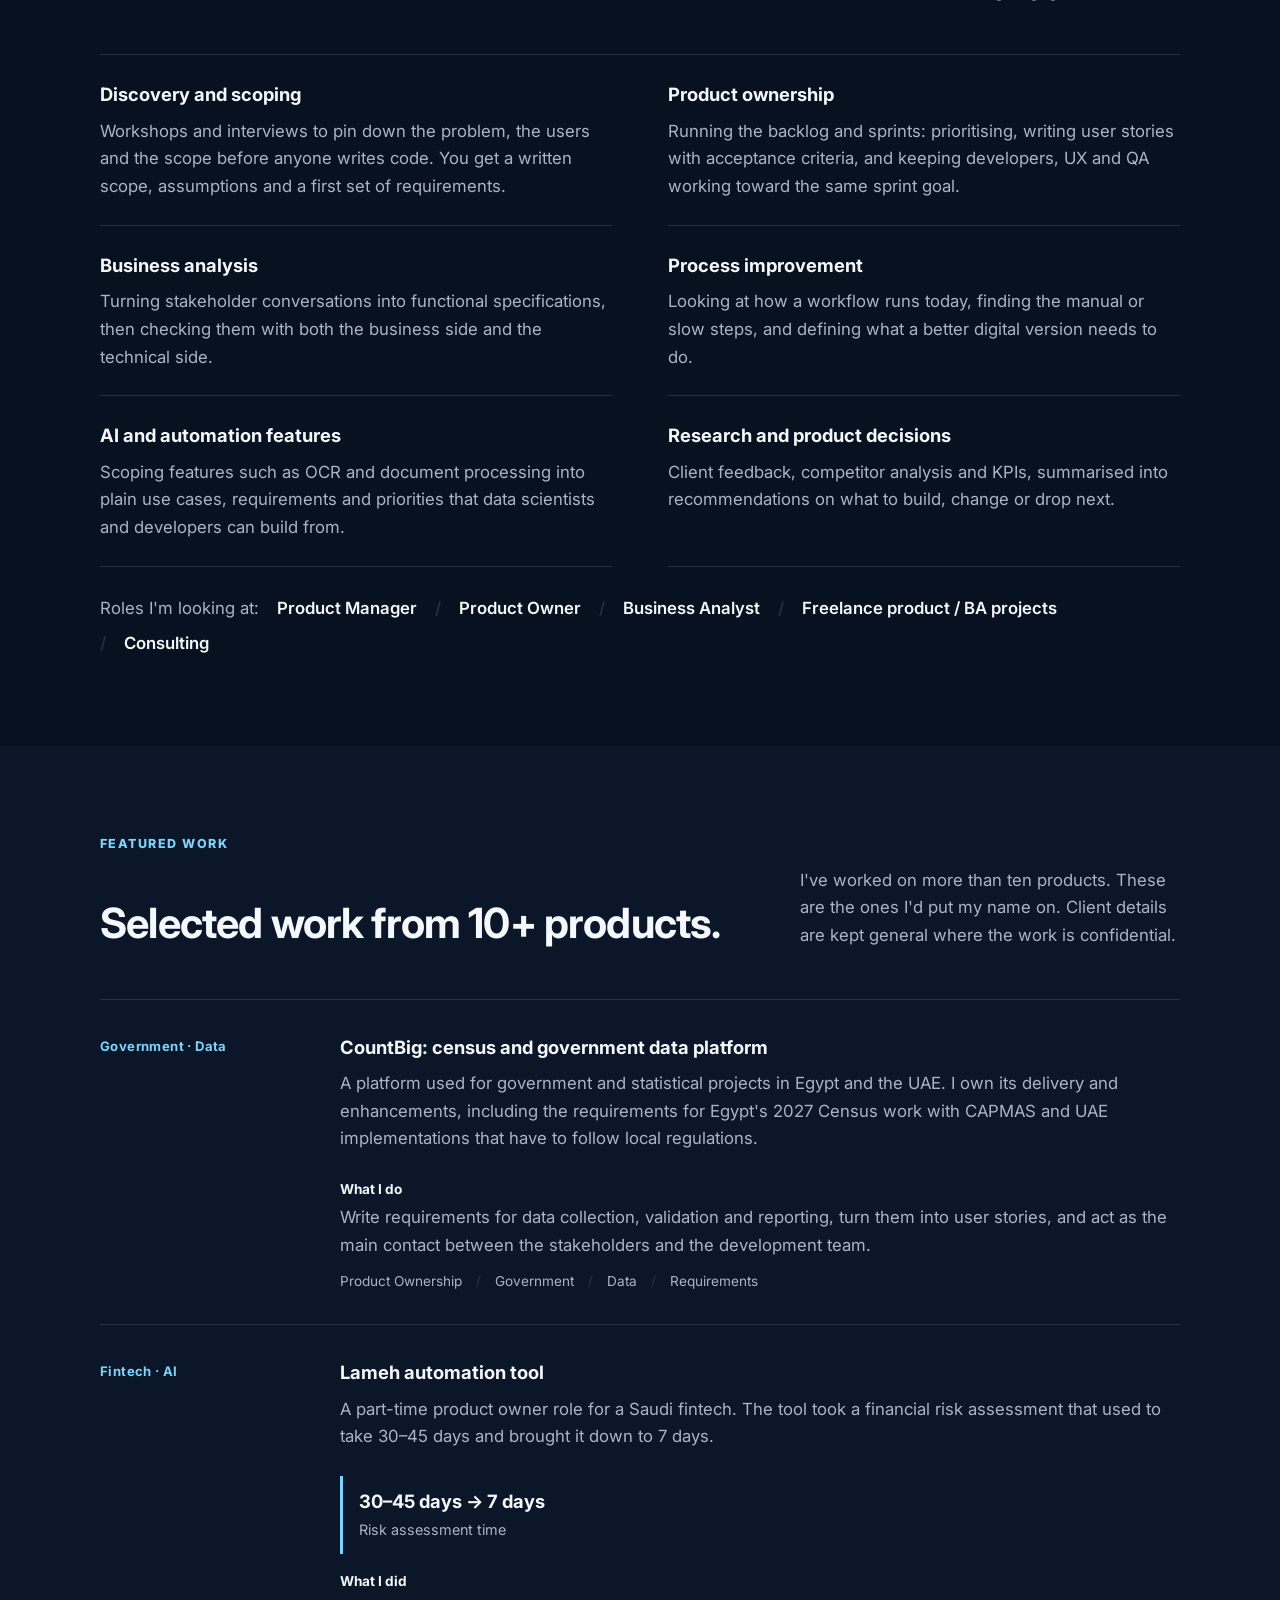
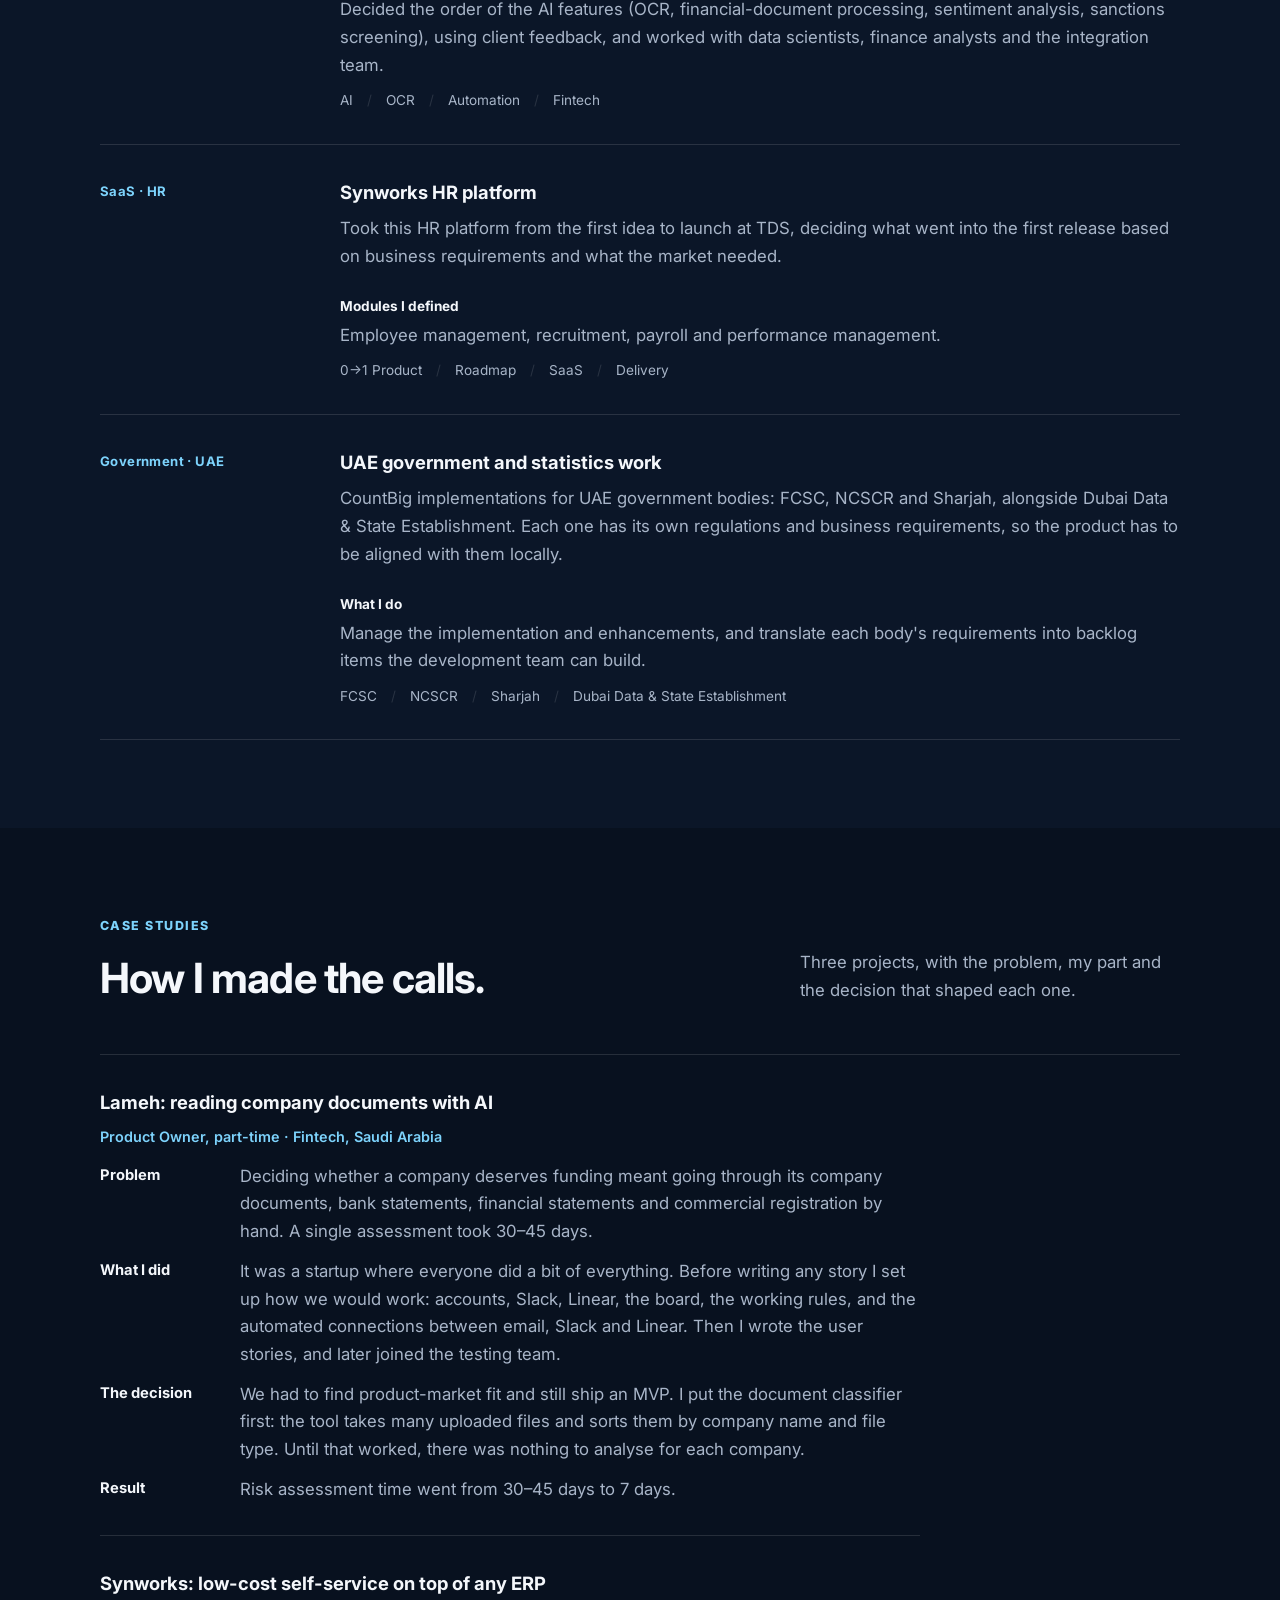
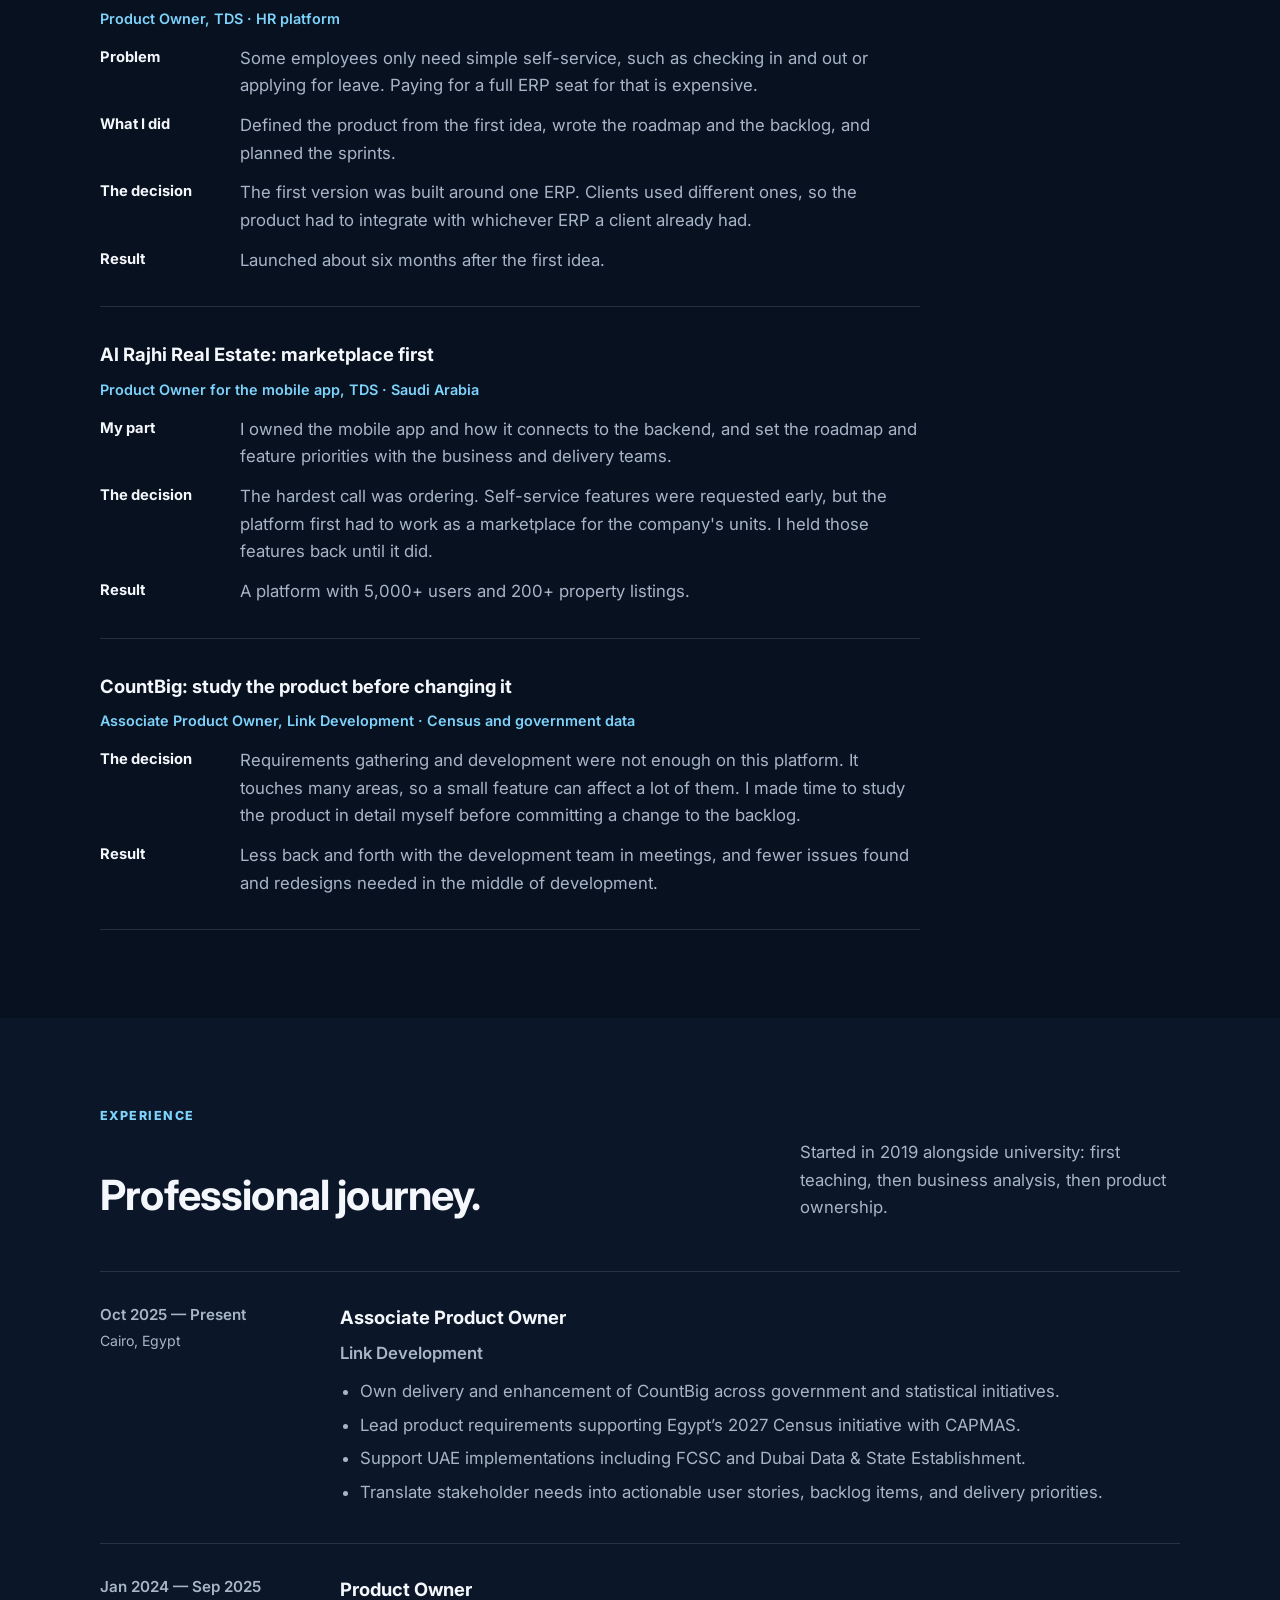
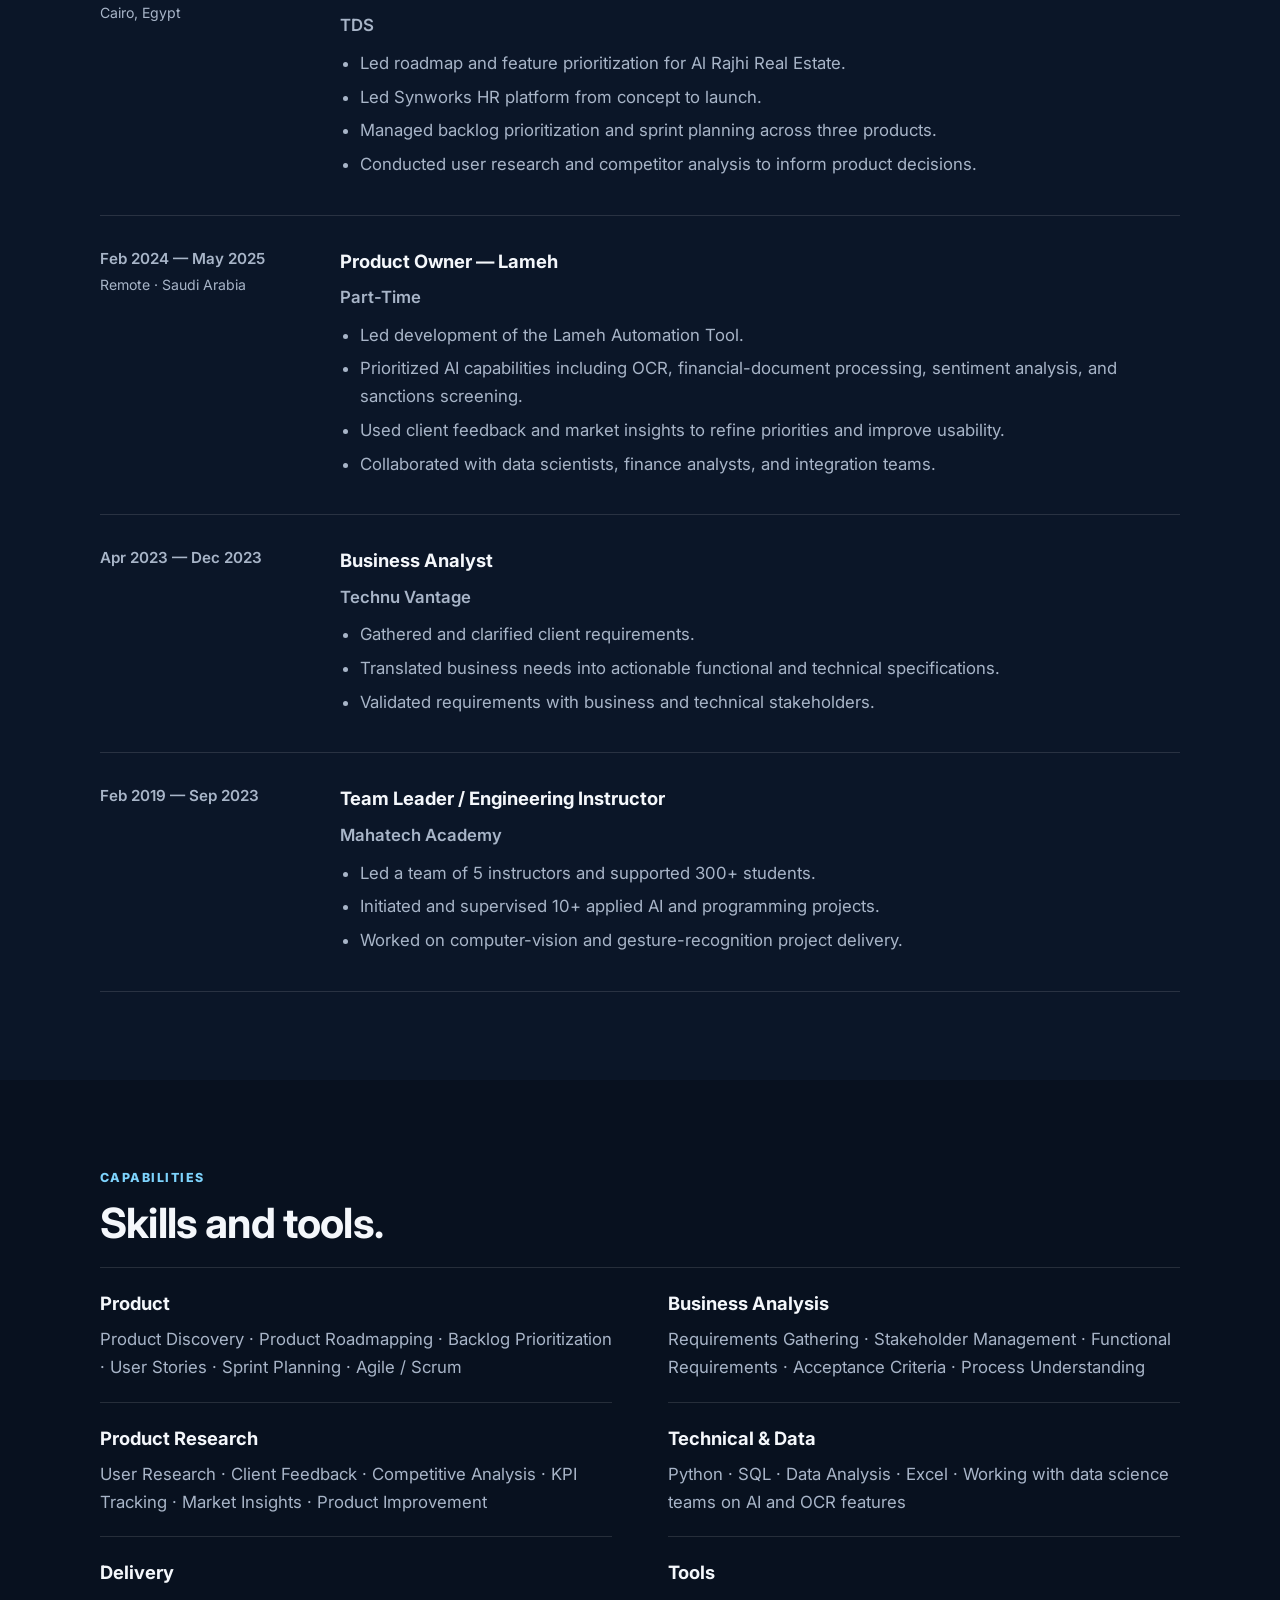
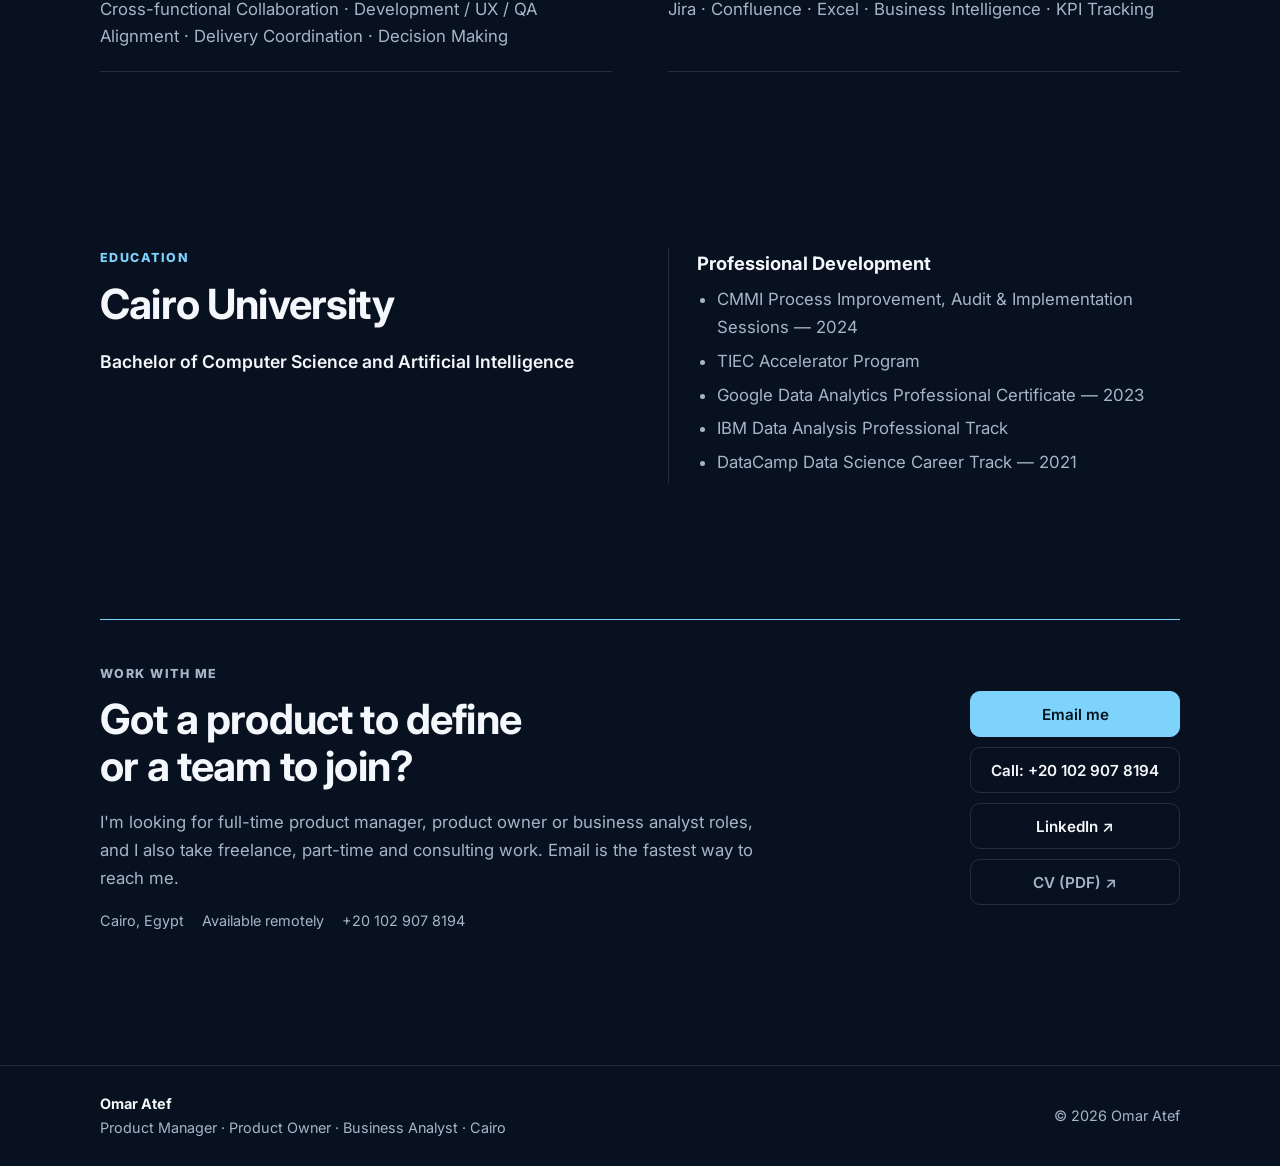
==== commit 5847dfb2: "State the Lameh result as 7 days Co-Authored-By: Claude Sonnet 5.5 <noreply@anthropic.com> Claude-Se" ====
--- a/index.html
+++ b/index.html
@@ -61,7 +61,7 @@
 
     <section class="proof-bar">
       <div class="container proof-grid">
-        <div class="proof-item"><strong>30–45 days → a few days</strong><span>Risk assessment time on the Lameh tool</span></div>
+        <div class="proof-item"><strong>30–45 days → 7 days</strong><span>Risk assessment time on the Lameh tool</span></div>
         <div class="proof-item"><strong>5,000+ users</strong><span>On the Saudi real-estate platform I set the roadmap for</span></div>
         <div class="proof-item"><strong>Egypt's 2027 Census</strong><span>Requirements for CountBig, with CAPMAS</span></div>
         <div class="proof-item"><strong>UAE government work</strong><span>FCSC, NCSCR and Sharjah, on CountBig</span></div>
@@ -101,7 +101,7 @@
         <div class="section-heading"><div><h3>Selected work from 10+ products.</h3></div><p>I've worked on more than ten products. These are the ones I'd put my name on. Client details are kept general where the work is confidential.</p></div>
         <div class="project-grid">
           <article class="project-card"><div class="project-top"><span class="project-sector">Government · Data</span></div><h4>CountBig: census and government data platform</h4><p>A platform used for government and statistical projects in Egypt and the UAE. I own its delivery and enhancements, including the requirements for Egypt's 2027 Census work with CAPMAS and UAE implementations that have to follow local regulations.</p><div class="project-detail"><span>What I do</span><p>Write requirements for data collection, validation and reporting, turn them into user stories, and act as the main contact between the stakeholders and the development team.</p></div><div class="tags"><span>Product Ownership</span><span>Government</span><span>Data</span><span>Requirements</span></div></article>
-          <article class="project-card featured-card"><div class="project-top"><span class="project-sector">Fintech · AI</span></div><h4>Lameh automation tool</h4><p>A part-time product owner role for a Saudi fintech. The tool took a financial risk assessment that used to take 30–45 days and brought it down to a few days.</p><div class="impact-box"><strong>30–45 days → a few days</strong><span>Risk assessment time</span></div><div class="project-detail"><span>What I did</span><p>Decided the order of the AI features (OCR, financial-document processing, sentiment analysis, sanctions screening), using client feedback, and worked with data scientists, finance analysts and the integration team.</p></div><div class="tags"><span>AI</span><span>OCR</span><span>Automation</span><span>Fintech</span></div></article>
+          <article class="project-card featured-card"><div class="project-top"><span class="project-sector">Fintech · AI</span></div><h4>Lameh automation tool</h4><p>A part-time product owner role for a Saudi fintech. The tool took a financial risk assessment that used to take 30–45 days and brought it down to 7 days.</p><div class="impact-box"><strong>30–45 days → 7 days</strong><span>Risk assessment time</span></div><div class="project-detail"><span>What I did</span><p>Decided the order of the AI features (OCR, financial-document processing, sentiment analysis, sanctions screening), using client feedback, and worked with data scientists, finance analysts and the integration team.</p></div><div class="tags"><span>AI</span><span>OCR</span><span>Automation</span><span>Fintech</span></div></article>
           <article class="project-card"><div class="project-top"><span class="project-sector">SaaS · HR</span></div><h4>Synworks HR platform</h4><p>Took this HR platform from the first idea to launch at TDS, deciding what went into the first release based on business requirements and what the market needed.</p><div class="project-detail"><span>Modules I defined</span><p>Employee management, recruitment, payroll and performance management.</p></div><div class="tags"><span>0→1 Product</span><span>Roadmap</span><span>SaaS</span><span>Delivery</span></div></article>
           <article class="project-card"><div class="project-top"><span class="project-sector">Government · UAE</span></div><h4>UAE government and statistics work</h4><p>CountBig implementations for UAE government bodies: FCSC, NCSCR and Sharjah, alongside Dubai Data &amp; State Establishment. Each one has its own regulations and business requirements, so the product has to be aligned with them locally.</p><div class="project-detail"><span>What I do</span><p>Manage the implementation and enhancements, and translate each body's requirements into backlog items the development team can build.</p></div><div class="tags"><span>FCSC</span><span>NCSCR</span><span>Sharjah</span><span>Dubai Data &amp; State Establishment</span></div></article>
         </div>
@@ -120,7 +120,7 @@
               <div><dt>Problem</dt><dd>Deciding whether a company deserves funding meant going through its company documents, bank statements, financial statements and commercial registration by hand. A single assessment took 30–45 days.</dd></div>
               <div><dt>What I did</dt><dd>It was a startup where everyone did a bit of everything. Before writing any story I set up how we would work: accounts, Slack, Linear, the board, the working rules, and the automated connections between email, Slack and Linear. Then I wrote the user stories, and later joined the testing team.</dd></div>
               <div><dt>The decision</dt><dd>We had to find product-market fit and still ship an MVP. I put the document classifier first: the tool takes many uploaded files and sorts them by company name and file type. Until that worked, there was nothing to analyse for each company.</dd></div>
-              <div><dt>Result</dt><dd>Risk assessment time went from 30–45 days to a few days.</dd></div>
+              <div><dt>Result</dt><dd>Risk assessment time went from 30–45 days to 7 days.</dd></div>
             </dl>
           </article>
           <article class="case">
